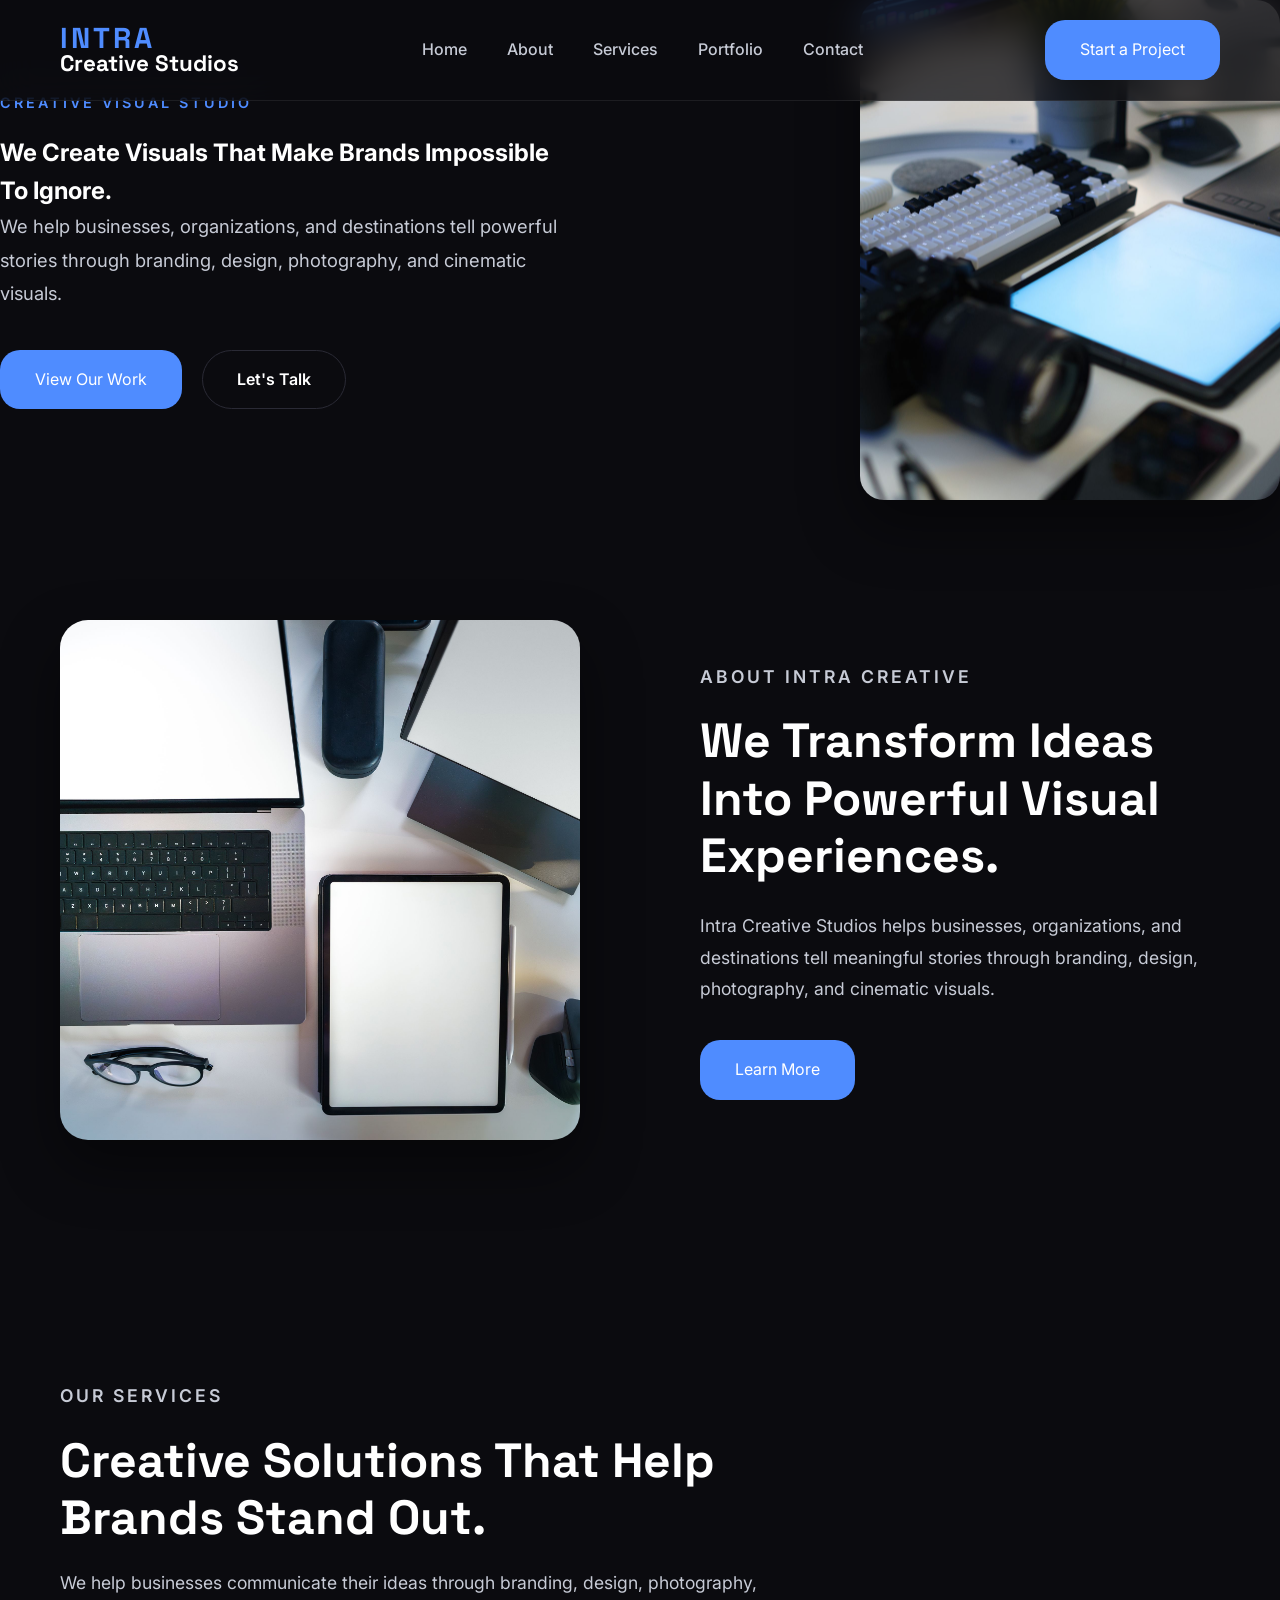
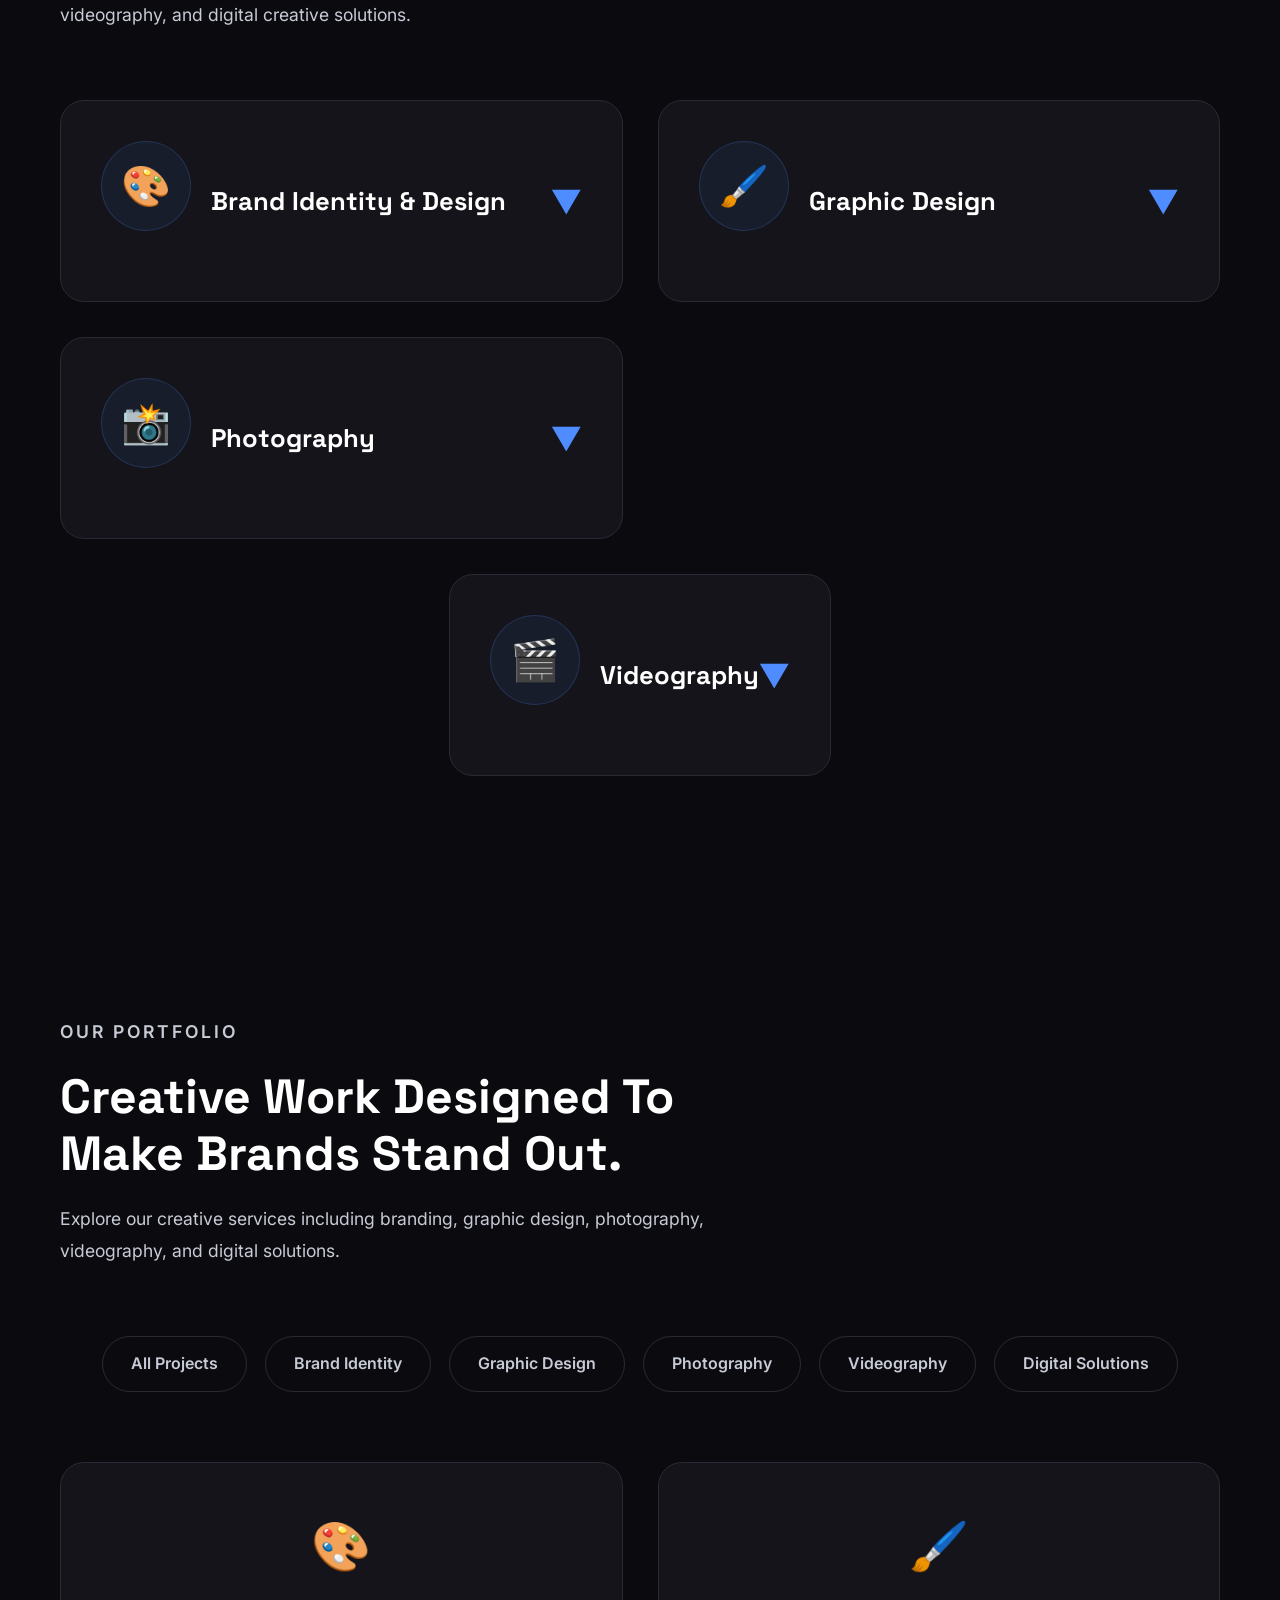
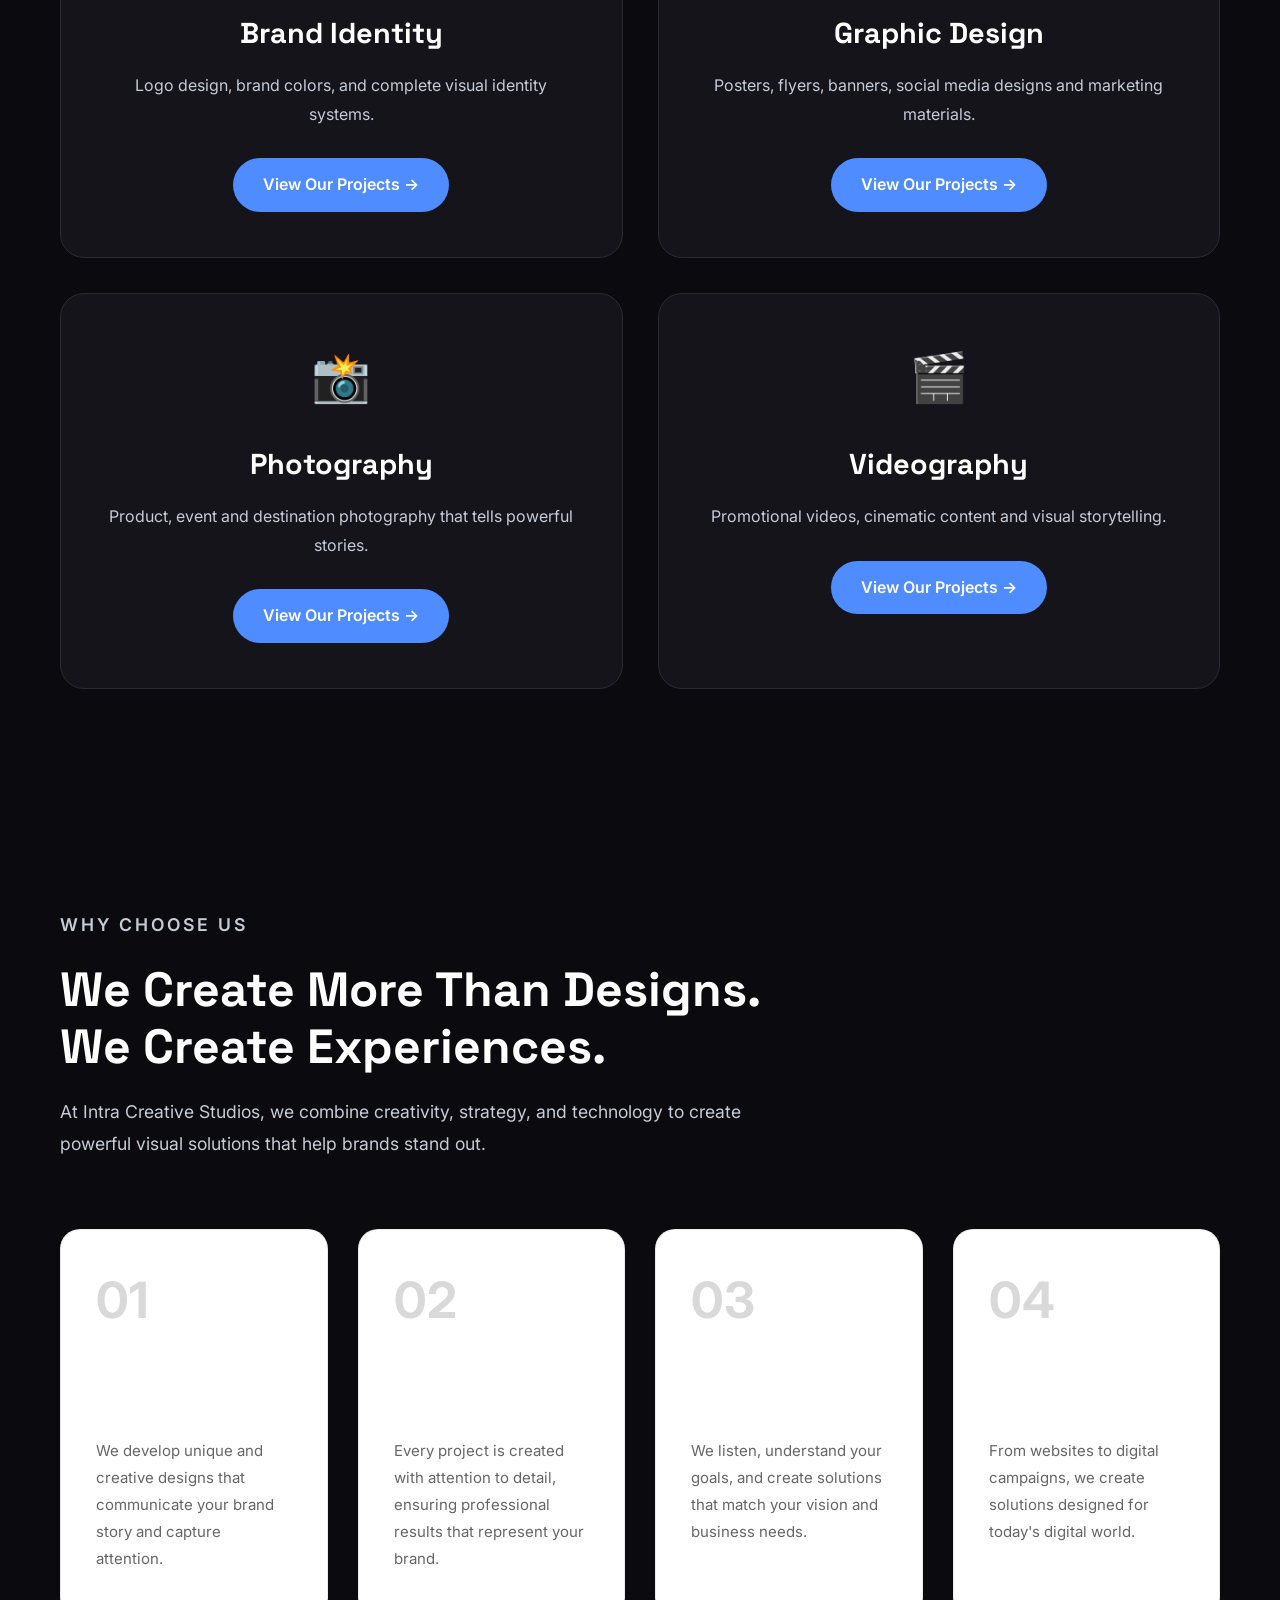
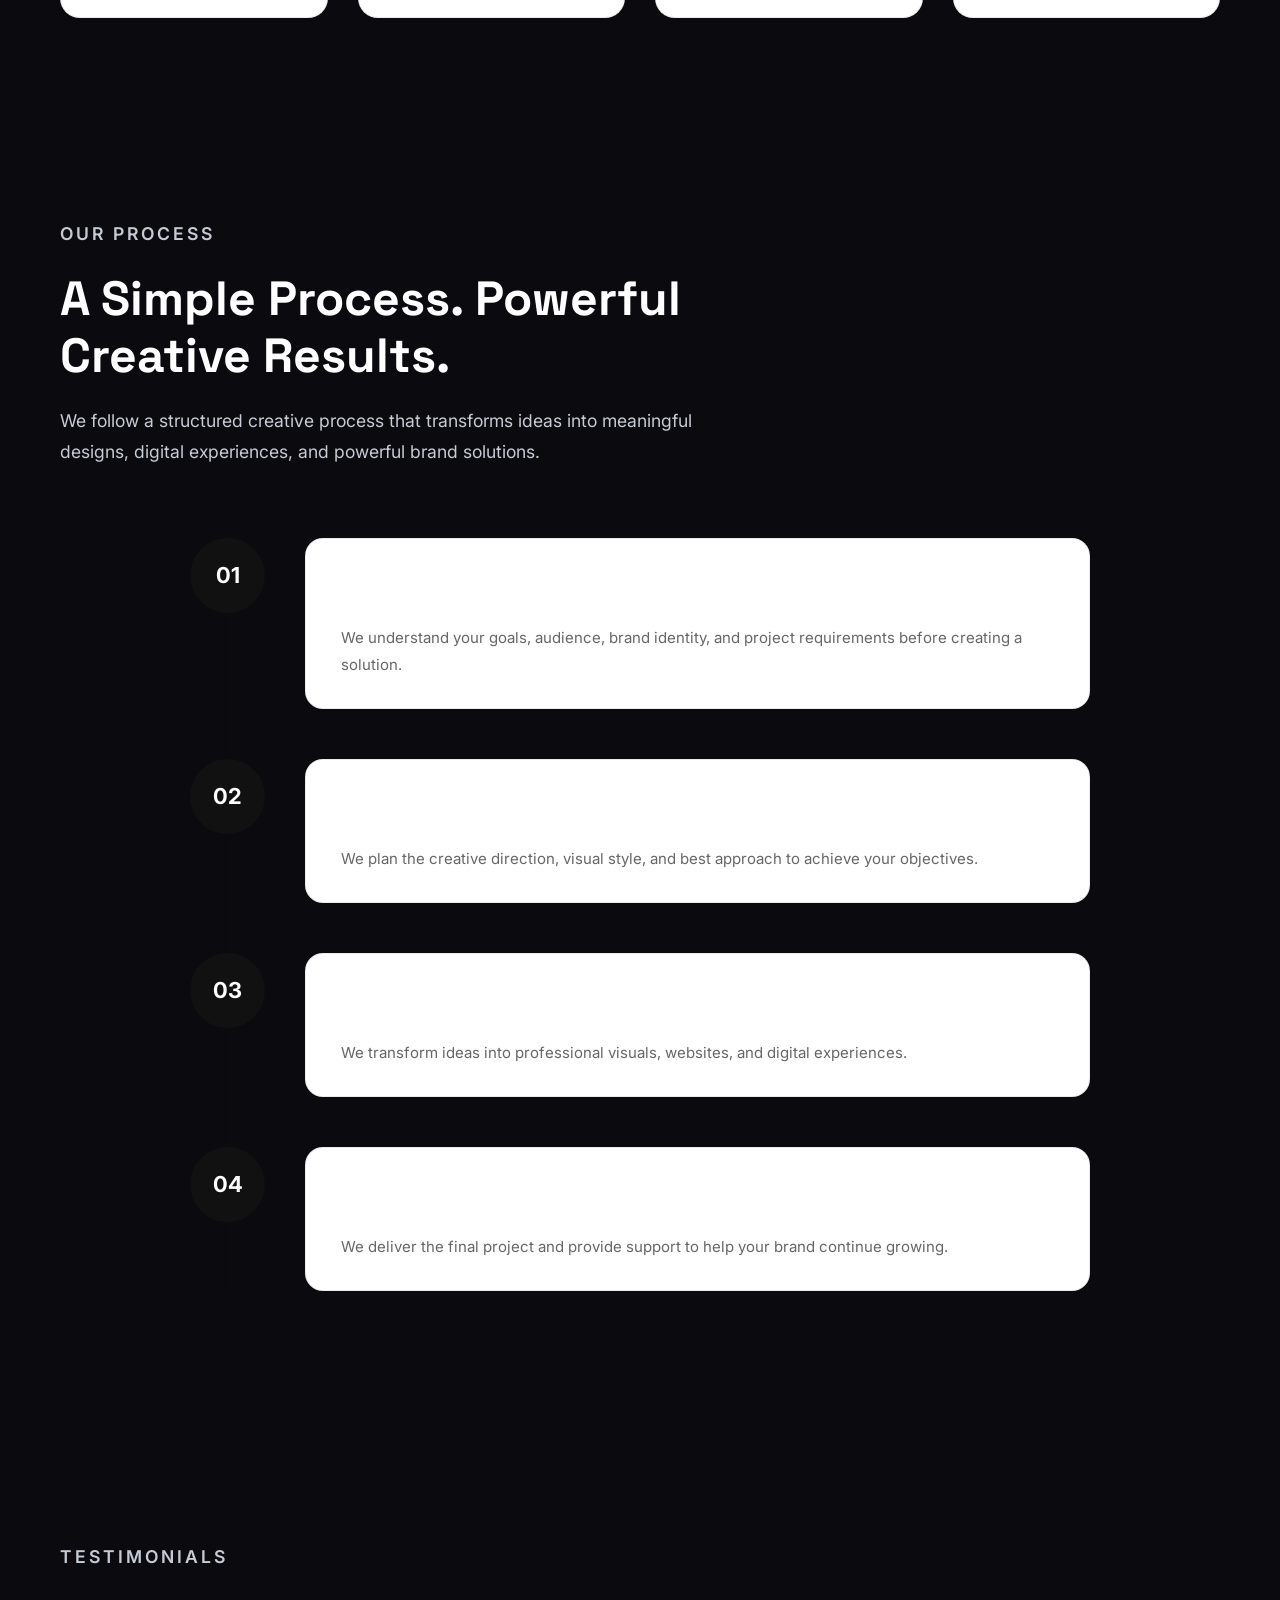
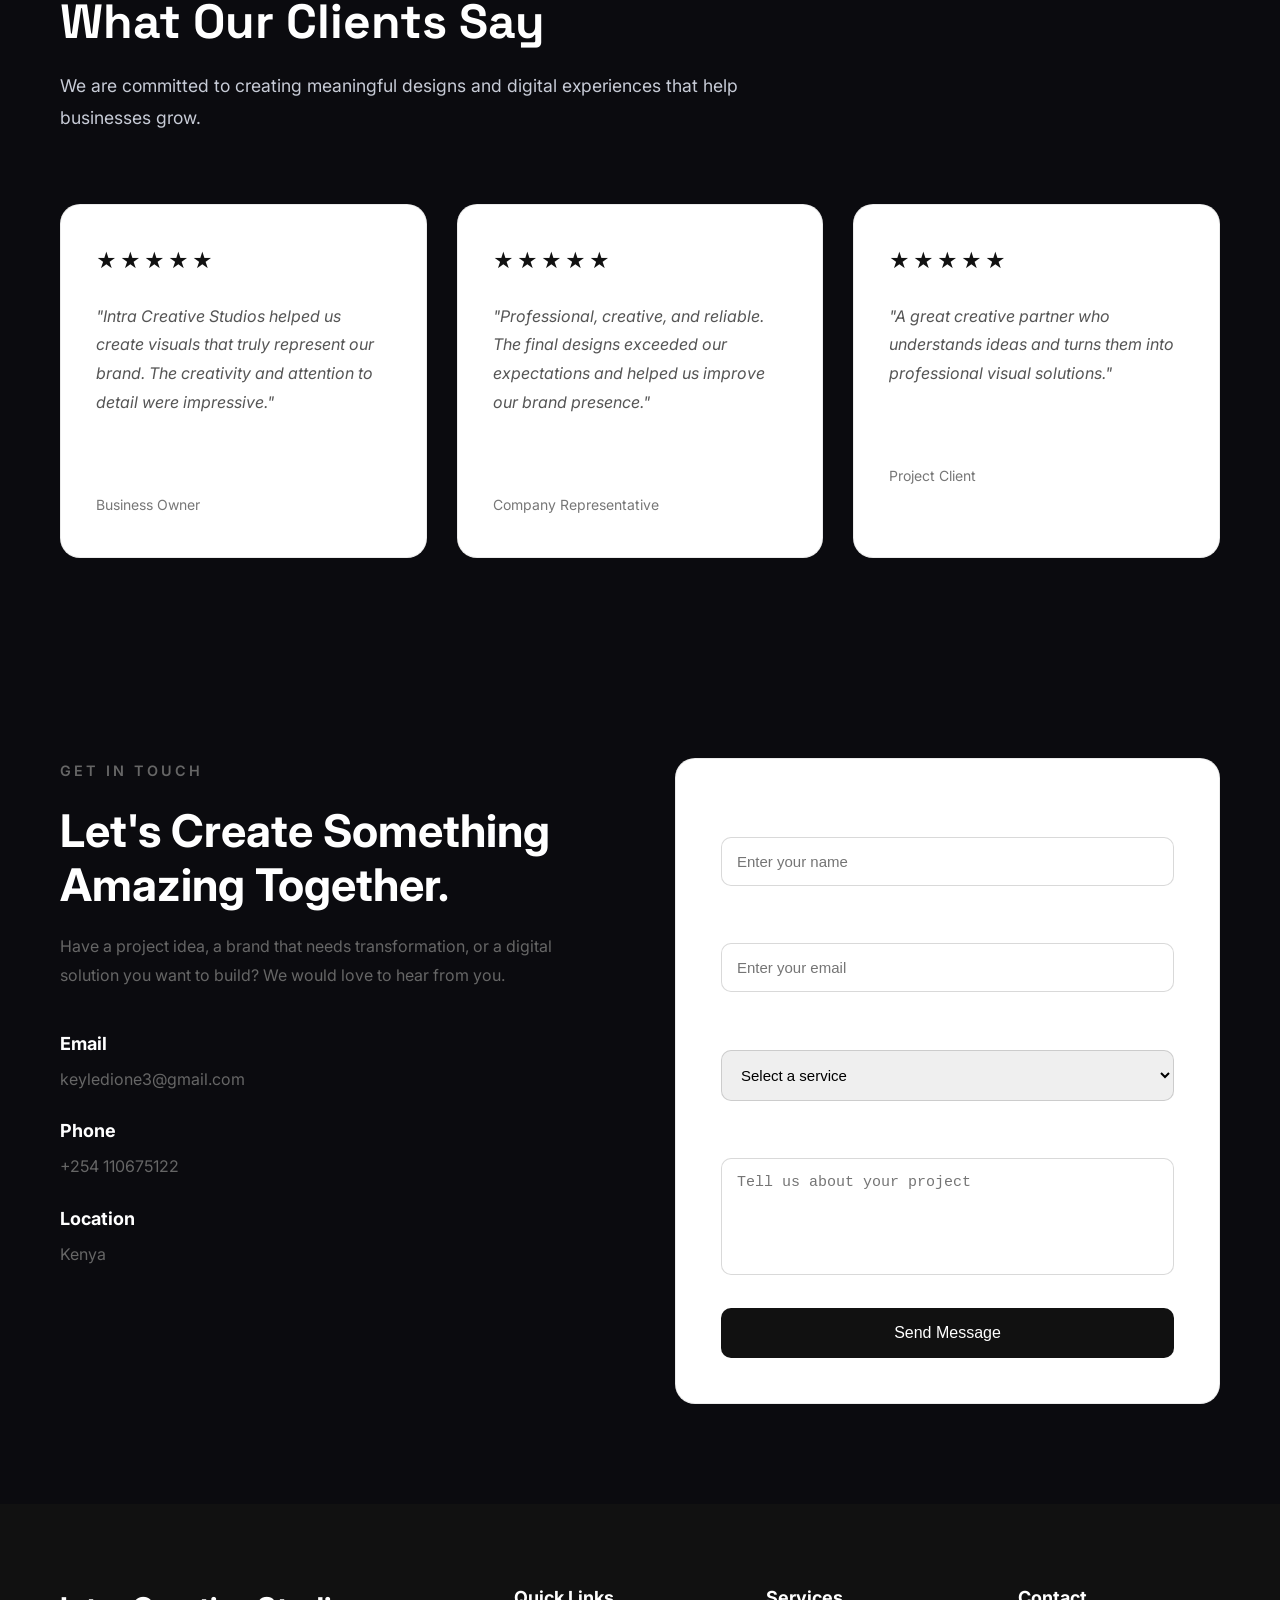
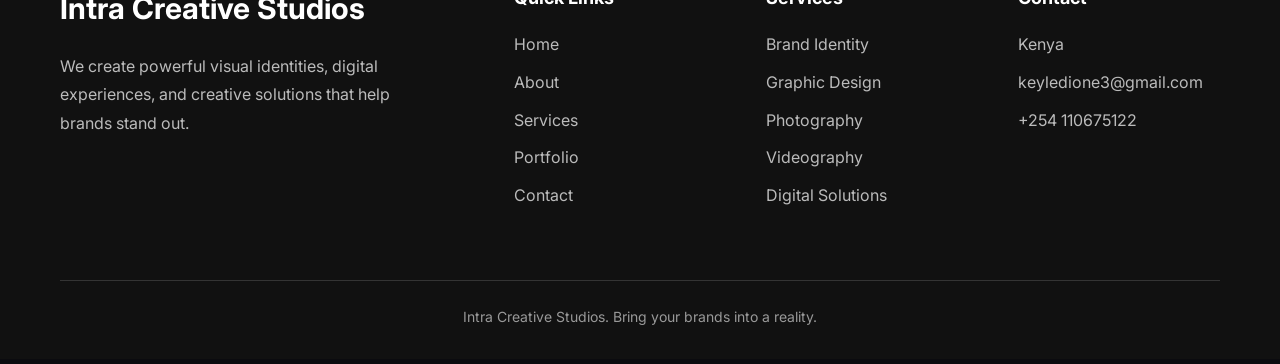
==== index.html @ ad5e7afa "fix success page redirect" ====
<!doctype html>
<html lang="en">
  <head>
    <!-- Character Encoding -->
    <meta charset="UTF-8" />

    <!-- Responsive Website -->
    <meta name="viewport" content="width=device-width, initial-scale=1.0" />

    <title>
      Intra Creative Studios | Branding, Graphic Design, Photography & Digital
      Solutions
    </title>

    <!-- Website Description -->
    <meta
      name="description"
      content="Intra Creative Studios is a creative agency specializing in brand identity, graphic design, photography, videography, and digital creative solutions that help businesses stand out."
    />

    <meta
      name="keywords"
      content="Intra Creative Studios, Graphic Design, Branding, Photography, Videography, Website Design, Creative Agency Kenya, Logo Design, Digital Marketing"
    />

    <meta name="author" content="Intra Creative Studios" />

    <meta name="robots" content="index, follow" />
    <!-- ==================================
     OPEN GRAPH SEO
================================== -->

    <meta property="og:type" content="website" />

    <meta
      property="og:title"
      content="Intra Creative Studios | Branding, Graphic Design, Photography & Digital Solutions"
    />

    <meta
      property="og:description"
      content="Creative branding, graphic design, photography, videography and digital solutions that help businesses stand out."
    />

    <meta property="og:image" content="assets/images/website-preview.jpg" />

    <meta property="og:url" content="https://yourwebsite.netlify.app" />

    <meta property="og:site_name" content="Intra Creative Studios" />

    <link rel="icon" href="assets/icons/favicon.ico" type="image/x-icon" />

    <!-- Browser Title -->
    <title>Intra Creative Studios | Visual Storytelling</title>

    <!-- Google Fonts -->
    <link rel="preconnect" href="https://fonts.googleapis.com" />

    <link rel="preconnect" href="https://fonts.gstatic.com" crossorigin />

    <link
      href="https://fonts.googleapis.com/css2?family=Inter:wght@300;400;500;600;700&family=Space+Grotesk:wght@400;500;700&display=swap"
      rel="stylesheet"
    />

    <!-- CSS Files -->
    <link rel="stylesheet" href="css/style.css" />
    <link rel="stylesheet" href="css/animations.css" />
    <link rel="stylesheet" href="css/responsive.css" />
  </head>

  <body>
    <!-- ==================================
     WEBSITE LOADER
================================== -->

    <div id="loader">
      <div class="loader-content">
        <h1 class="loader-title">INTRA</h1>

        <p class="loader-subtitle">Creative Studios</p>

        <div class="loader-spinner"></div>

        <p class="loader-loading-text">Loading...</p>
      </div>
    </div>
    <!-- Scroll Progress Bar -->

    <div class="scroll-progress"></div>
    <header>
      <nav>
        <div class="container">
          <div class="logo">
            <a href="index.html">
              <span>INTRA</span>
              Creative Studios
            </a>
          </div>

          <ul class="nav-links">
            <li><a href="#hero">Home</a></li>
            <li><a href="#about">About</a></li>
            <li><a href="#services">Services</a></li>
            <li><a href="#portfolio">Portfolio</a></li>
            <li><a href="#contact">Contact</a></li>
          </ul>
          <a href="#" class="btn-primary">Start a Project</a>
        </div>
      </nav>
    </header>

    <main>
      <section id="hero">
        <div class="hero-content">
          <div class="hero-text">
            <p class="hero-tag">CREATIVE VISUAL STUDIO</p>

            <h1>We Create Visuals That Make Brands Impossible To Ignore.</h1>

            <p class="hero-description">
              We help businesses, organizations, and destinations tell powerful
              stories through branding, design, photography, and cinematic
              visuals.
            </p>

            <div class="hero-buttons">
              <a href="#portfolio" class="btn-primary">View Our Work</a>

              <a href="#contact" class="btn-secondary">Let's Talk</a>
            </div>
          </div>

          <!-- IMAGE MOVED OUTSIDE hero-text -->
          <div class="hero-image">
            <div class="image-card">
              <img
                src="assets/images/hero-branding.jpg"
                alt="Brand identity mockup for IntraCreative Studios"
              />
            </div>
          </div>
        </div>
      </section>

      <section id="about" class="about">
        <div class="container">
          <div class="about-content">
            <div class="about-image">
              <img
                src="assets/images/about-image.jpg"
                alt="Creative studio workspace"
              />
            </div>

            <div class="about-text">
              <p class="section-tag">ABOUT INTRA CREATIVE</p>

              <h2>We Transform Ideas Into Powerful Visual Experiences.</h2>

              <p>
                Intra Creative Studios helps businesses, organizations, and
                destinations tell meaningful stories through branding, design,
                photography, and cinematic visuals.
              </p>

              <a href="#" class="btn-primary"> Learn More </a>
            </div>
          </div>
        </div>
      </section>

      <section id="services" class="services">
        <div class="container">
          <div class="section-header">
            <p class="section-tag">OUR SERVICES</p>

            <h2>Creative Solutions That Help Brands Stand Out.</h2>

            <p>
              We help businesses communicate their ideas through branding,
              design, photography, videography, and digital creative solutions.
            </p>
          </div>

          <div class="services-grid">
            <!-- Brand Identity -->
            <div class="service-card">
              <div class="service-header">
                <div class="service-icon">🎨</div>

                <h3>Brand Identity & Design</h3>

                <span class="service-toggle">▼</span>
              </div>

              <div class="service-details">
                <ul>
                  <li>Logo Design</li>
                  <li>Brand Colors</li>
                  <li>Brand Guidelines</li>
                </ul>
              </div>
            </div>

            <!-- Graphic Design -->
            <div class="service-card">
              <div class="service-header">
                <div class="service-icon">🖌️</div>

                <h3>Graphic Design</h3>

                <span class="service-toggle">▼</span>
              </div>

              <div class="service-details">
                <ul>
                  <li>Posters</li>
                  <li>Flyers</li>
                  <li>Billboards</li>
                  <li>Roll-up Banners</li>
                  <li>Social Media Posts</li>
                  <li>Instagram Carousels</li>
                  <li>Event Banners</li>
                  <li>Brochures</li>
                  <li>Menus</li>
                </ul>
              </div>
            </div>

            <!-- Photography -->
            <div class="service-card">
              <div class="service-header">
                <div class="service-icon">📸</div>

                <h3>Photography</h3>

                <span class="service-toggle">▼</span>
              </div>

              <div class="service-details">
                <ul>
                  <li>Product Photography</li>
                  <li>Event Photography</li>
                  <li>Destination Photography</li>
                </ul>
              </div>
            </div>

            <!-- Videography -->
            <div class="service-card">
              <div class="service-header">
                <div class="service-icon">🎬</div>

                <h3>Videography</h3>

                <span class="service-toggle">▼</span>
              </div>

              <div class="service-details">
                <ul>
                  <li>Promotional Videos</li>
                  <li>Cinematic Content</li>
                  <li>Drone Visuals</li>
                </ul>
              </div>
            </div>
          </div>
        </div>
      </section>

      <section id="portfolio" class="portfolio">
        <div class="container">
          <div class="section-header">
            <p class="section-tag">OUR PORTFOLIO</p>

            <h2>Creative Work Designed To Make Brands Stand Out.</h2>

            <p>
              Explore our creative services including branding, graphic design,
              photography, videography, and digital solutions.
            </p>
          </div>
          <!-- Portfolio Navigation -->

          <div class="portfolio-navigation">
            <a href="index.html#portfolio"> All Projects </a>

            <a href="branding.html"> Brand Identity </a>

            <a href="graphic-design.html"> Graphic Design </a>

            <a href="photography.html"> Photography </a>

            <a href="videography.html"> Videography </a>

            <a href="digital.html"> Digital Solutions </a>
          </div>

          <div class="portfolio-categories">
            <!-- Brand Identity -->

            <div class="portfolio-category-card">
              <div class="category-icon">🎨</div>

              <h3>Brand Identity</h3>

              <p>
                Logo design, brand colors, and complete visual identity systems.
              </p>

              <a href="branding.html" class="portfolio-btn">
                View Our Projects →
              </a>
            </div>

            <!-- Graphic Design -->

            <div class="portfolio-category-card">
              <div class="category-icon">🖌️</div>

              <h3>Graphic Design</h3>

              <p>
                Posters, flyers, banners, social media designs and marketing
                materials.
              </p>

              <a href="graphic-design.html" class="portfolio-btn">
                View Our Projects →
              </a>
            </div>

            <!-- Photography -->

            <div class="portfolio-category-card">
              <div class="category-icon">📸</div>

              <h3>Photography</h3>

              <p>
                Product, event and destination photography that tells powerful
                stories.
              </p>

              <a href="photography.html" class="portfolio-btn">
                View Our Projects →
              </a>
            </div>

            <!-- Videography -->

            <div class="portfolio-category-card">
              <div class="category-icon">🎬</div>

              <h3>Videography</h3>

              <p>
                Promotional videos, cinematic content and visual storytelling.
              </p>

              <a href="videography.html" class="portfolio-btn">
                View Our Projects →
              </a>
            </div>
          </div>
        </div>
      </section>
      <!-- ==============================
     WHY CHOOSE US SECTION
================================ -->

      <section id="why-us" class="why-us-section">
        <div class="container">
          <!-- Section Heading -->

          <div class="section-header">
            <p class="section-tag">WHY CHOOSE US</p>

            <h2>We Create More Than Designs. We Create Experiences.</h2>

            <p>
              At Intra Creative Studios, we combine creativity, strategy, and
              technology to create powerful visual solutions that help brands
              stand out.
            </p>
          </div>

          <!-- Why Us Cards -->

          <div class="why-us-grid">
            <!-- Card 1 -->

            <div class="why-us-card reveal">
              <div class="why-us-number">01</div>

              <h3>Creative Excellence</h3>

              <p>
                We develop unique and creative designs that communicate your
                brand story and capture attention.
              </p>
            </div>

            <!-- Card 2 -->

            <div class="why-us-card reveal">
              <div class="why-us-number">02</div>

              <h3>Professional Quality</h3>

              <p>
                Every project is created with attention to detail, ensuring
                professional results that represent your brand.
              </p>
            </div>

            <!-- Card 3 -->

            <div class="why-us-card reveal">
              <div class="why-us-number">03</div>

              <h3>Client-Focused Approach</h3>

              <p>
                We listen, understand your goals, and create solutions that
                match your vision and business needs.
              </p>
            </div>

            <!-- Card 4 -->

            <div class="why-us-card reveal">
              <div class="why-us-number">04</div>

              <h3>Modern Digital Solutions</h3>

              <p>
                From websites to digital campaigns, we create solutions designed
                for today's digital world.
              </p>
            </div>
          </div>
        </div>
      </section>

      <section id="process">
        <!-- ==============================
     CREATIVE PROCESS SECTION
================================ -->

        <section id="process" class="process-section">
          <div class="container">
            <!-- Section Header -->

            <div class="section-header">
              <p class="section-tag">OUR PROCESS</p>

              <h2>A Simple Process. Powerful Creative Results.</h2>

              <p>
                We follow a structured creative process that transforms ideas
                into meaningful designs, digital experiences, and powerful brand
                solutions.
              </p>
            </div>

            <!-- Process Steps -->

            <div class="process-wrapper">
              <!-- Step 1 -->

              <div class="process-card reveal">
                <div class="process-number">01</div>

                <div class="process-content">
                  <h3>Discovery</h3>

                  <p>
                    We understand your goals, audience, brand identity, and
                    project requirements before creating a solution.
                  </p>
                </div>
              </div>

              <!-- Step 2 -->

              <div class="process-card reveal">
                <div class="process-number">02</div>

                <div class="process-content">
                  <h3>Strategy</h3>

                  <p>
                    We plan the creative direction, visual style, and best
                    approach to achieve your objectives.
                  </p>
                </div>
              </div>

              <!-- Step 3 -->

              <div class="process-card reveal">
                <div class="process-number">03</div>

                <div class="process-content">
                  <h3>Design & Creation</h3>

                  <p>
                    We transform ideas into professional visuals, websites, and
                    digital experiences.
                  </p>
                </div>
              </div>

              <!-- Step 4 -->

              <div class="process-card reveal">
                <div class="process-number">04</div>

                <div class="process-content">
                  <h3>Delivery & Support</h3>

                  <p>
                    We deliver the final project and provide support to help
                    your brand continue growing.
                  </p>
                </div>
              </div>
            </div>
          </div>
        </section>
      </section>

      <section id="testimonials">
        <!-- ==============================
     TESTIMONIALS SECTION
================================ -->

        <section id="testimonials" class="testimonials-section">
          <div class="container">
            <!-- Section Header -->

            <div class="section-header">
              <p class="section-tag">TESTIMONIALS</p>

              <h2>What Our Clients Say</h2>

              <p>
                We are committed to creating meaningful designs and digital
                experiences that help businesses grow.
              </p>
            </div>

            <!-- Testimonials Grid -->

            <div class="testimonials-grid">
              <!-- Testimonial 1 -->

              <div class="testimonial-card reveal">
                <div class="testimonial-rating">★★★★★</div>

                <p class="testimonial-text">
                  "Intra Creative Studios helped us create visuals that truly
                  represent our brand. The creativity and attention to detail
                  were impressive."
                </p>

                <div class="client-info">
                  <h3>Client Name</h3>

                  <span> Business Owner </span>
                </div>
              </div>

              <!-- Testimonial 2 -->

              <div class="testimonial-card reveal">
                <div class="testimonial-rating">★★★★★</div>

                <p class="testimonial-text">
                  "Professional, creative, and reliable. The final designs
                  exceeded our expectations and helped us improve our brand
                  presence."
                </p>

                <div class="client-info">
                  <h3>Client Name</h3>

                  <span> Company Representative </span>
                </div>
              </div>

              <!-- Testimonial 3 -->

              <div class="testimonial-card reveal">
                <div class="testimonial-rating">★★★★★</div>

                <p class="testimonial-text">
                  "A great creative partner who understands ideas and turns them
                  into professional visual solutions."
                </p>

                <div class="client-info">
                  <h3>Client Name</h3>

                  <span> Project Client </span>
                </div>
              </div>
            </div>
          </div>
        </section>
      </section>

      <section id="contact">
        <!-- ==============================
     CONTACT SECTION
================================ -->

        <section id="contact" class="contact-section">
          <div class="container">
            <div class="contact-wrapper">
              <!-- Contact Information -->

              <div class="contact-info">
                <p class="section-tag">GET IN TOUCH</p>

                <h2>Let's Create Something Amazing Together.</h2>

                <p>
                  Have a project idea, a brand that needs transformation, or a
                  digital solution you want to build? We would love to hear from
                  you.
                </p>

                <div class="contact-details">
                  <div class="contact-item">
                    <h3>Email</h3>

                    <p>keyledione3@gmail.com</p>
                  </div>

                  <div class="contact-item">
                    <h3>Phone</h3>

                    <p>+254 110675122</p>
                  </div>

                  <div class="contact-item">
                    <h3>Location</h3>

                    <p>Kenya</p>
                  </div>
                </div>
              </div>

              <!-- Contact Form -->

              <div class="contact-form-wrapper">
                <form
                  id="contact-form"
                  class="contact-form"
                  name="contact"
                  method="POST"
                  action="/success.html"
                  data-netlify="true"
                  netlify-honeypot="bot-field"
                >
                  <input type="hidden" name="form-name" value="contact" />

                  <p hidden>
                    <label>
                      Don't fill this out:
                      <input name="bot-field" />
                    </label>
                  </p>
                  <div class="form-group">
                    <label> Your Name </label>

                    <input
                      type="text"
                      name="name"
                      placeholder="Enter your name"
                      required
                    />
                  </div>

                  <div class="form-group">
                    <label> Email Address </label>

                    <input
                      type="email"
                      name="email"
                      placeholder="Enter your email"
                      required
                    />
                  </div>

                  <div class="form-group">
                    <label> Service Needed </label>

                    <select name="service" required>
                      <option value="">Select a service</option>

                      <option value="Brand Identity">Brand Identity</option>

                      <option value="Graphic Design">Graphic Design</option>

                      <option value="Photography">Photography</option>

                      <option value="Videography">Videography</option>

                      <option value="Digital Creative Solutions">
                        Digital Creative Solutions
                      </option>
                    </select>
                  </div>

                  <div class="form-group">
                    <label> Message </label>

                    <textarea
                      name="message"
                      rows="5"
                      placeholder="Tell us about your project"
                      required
                    ></textarea>
                  </div>

                  <button id="submit-button" type="submit">Send Message</button>
                </form>
              </div>
            </div>
          </div>
        </section>
      </section>
    </main>
    <!-- ==================================
     IMAGE LIGHTBOX
================================== -->

    <div id="lightbox">
      <span id="lightbox-close">&times;</span>

      <img id="lightbox-image" src="" alt="Portfolio Image" />
    </div>

    <footer>
      <!-- ==============================
     FOOTER SECTION
================================ -->

      <footer class="footer">
        <div class="container">
          <div class="footer-grid">
            <!-- Brand -->

            <div class="footer-brand">
              <h2>Intra Creative Studios</h2>

              <p>
                We create powerful visual identities, digital experiences, and
                creative solutions that help brands stand out.
              </p>
            </div>

            <!-- Quick Links -->

            <div class="footer-links">
              <h3>Quick Links</h3>

              <ul>
                <li>
                  <a href="index.html"> Home </a>
                </li>

                <li>
                  <a href="#about"> About </a>
                </li>

                <li>
                  <a href="#services"> Services </a>
                </li>

                <li>
                  <a href="#portfolio"> Portfolio </a>
                </li>

                <li>
                  <a href="#contact"> Contact </a>
                </li>
              </ul>
            </div>

            <!-- Services -->

            <div class="footer-links">
              <h3>Services</h3>

              <ul>
                <li>Brand Identity</li>

                <li>Graphic Design</li>

                <li>Photography</li>

                <li>Videography</li>

                <li>Digital Solutions</li>
              </ul>
            </div>

            <!-- Contact -->

            <div class="footer-contact">
              <h3>Contact</h3>

              <p>Kenya</p>

              <p>keyledione3@gmail.com</p>

              <p>+254 110675122</p>
            </div>
          </div>

          <!-- Bottom Footer -->

          <div class="footer-bottom">
            <p>Intra Creative Studios. Bring your brands into a reality.</p>
          </div>
        </div>
      </footer>
    </footer>

    <script src="js/script.js"></script>
  </body>
</html>
---- css/style.css ----
/*=====================================================
            1. CSS RESET
=====================================================*/
html {
  scroll-behavior: smooth;
}
* {
  margin: 0;
  padding: 0;
  box-sizing: border-box;
}

html {
  scroll-behavior: smooth;
}

body {
  min-height: 100vh;
}

/*=====================================================
            2. CSS VARIABLES
=====================================================*/
:root {
  /* Brand Colors */
  --primary-color: #4f8cff;
  --primary-hover: #72a7ff;

  /* Background Colors */
  --background-color: #0b0b0f;
  --surface-color: #14141a;

  /* Text Colors */
  --text-color: #ffffff;
  --text-muted: #c7cbd6;

  /* Borders */
  --border-color: #2a2a35;

  /* Container */
  --container-width: 1200px;

  /* Typography */
  --heading-font: "Space Grotesk", sans-serif;
  --body-font: "Inter", sans-serif;

  /* Transition */
  --transition: all 0.3s ease;

  /* Border Radius */
  --radius: 12px;
}
/*=====================================================
            3. GLOBAL STYLES
=====================================================*/
body {
  background-color: var(--background-color);
  color: var(--text-color);
  font-family: var(--body-font);
  line-height: 1.6;
  overflow-x: hidden;
}

a {
  text-decoration: none;
  color: inherit;
}

ul {
  list-style: none;
}

img {
  display: block;
  max-width: 100%;
}
/*=====================================================
            4. TYPOGRAPHY
=====================================================*/

/*=====================================================
            5. REUSABLE COMPONENTS
=====================================================*/
.container {
  width: 100%;
  max-width: var(--container-width);
  margin: 0 auto;
  padding: 0 20px;
}
/*=====================================================
            6. HEADER
=====================================================*/
header {
  position: fixed;
  top: 0;
  left: 0;
  width: 100%;
  z-index: 1000;
}

nav {
  padding: 20px 0;
  background: rgba(11, 11, 15, 0.75);
  backdrop-filter: blur(18px);
  -webkit-backdrop-filter: blur(18px);
  border-bottom: 1px solid rgba(255, 255, 255, 0.08);
}

nav .container {
  display: flex;
  justify-content: space-between;
  align-items: center;
}

.logo a {
  display: flex;
  flex-direction: column;
  color: var(--text-color);
  font-family: var(--heading-font);
  font-weight: 700;
  font-size: 1.4rem;
  line-height: 1;
  transition: var(--transition);
}

.logo span {
  color: var(--primary-color);
  font-size: 1.8rem;
  letter-spacing: 3px;
}

.logo a:hover {
  transform: translateY(-2px);
}

.nav-links {
  display: flex;
  align-items: center;
  gap: 40px;
}

.nav-links a {
  position: relative;
  font-size: 1rem;
  font-weight: 500;
  color: var(--text-muted);
  transition: var(--transition);
}

.nav-links a:hover {
  color: var(--text-color);
}

.nav-links a::after {
  content: "";
  position: absolute;
  left: 0;
  bottom: -6px;
  width: 0;
  height: 2px;
  background: var(--primary-color);
  transition: var(--transition);
}

.nav-links a:hover::after {
  width: 100%;
}

.btn-primary {
  display: inline-flex;
  align-items: center;
  justify-content: center;

  padding: 16px 34px;

  background: var(--primary-color);
  color: #fff;

  border-radius: 20px;

  font-weight: 6000;
  font-size: 1rem;

  transition: var(--transition);

  cursor: pointer;
  border: 1px solid transparent;
}

.btn-primary:hover {
  background: var(--primary-hover);
  transform: translateY(-5px);
  box-shadow: 0 15px 35px rgba(79, 140, 255, 0.35);
}

.btn-secondary {
  display: inline-flex;
  align-items: center;
  justify-content: center;

  padding: 16px 34px;

  border: 1px solid var(--border-color);

  color: var(--text-color);

  border-radius: 50px;

  font-weight: 600;
  font-size: 1rem;

  transition: var(--transition);
}

.btn-secondary:hover {
  background: var(--surface-color);
  border-color: var(--primary-color);
}

/*=====================================================
            7. HERO
=====================================================*/
.hero {
  min-height: 100vh;
  display: flex;
  align-items: center;

  padding-top: 220px;

  position: relative;
  overflow: hidden;
}

.hero::before {
  content: "";

  position: absolute;

  width: 500px;
  height: 500px;

  background: rgba(79, 140, 255, 0.15);

  filter: blur(120px);

  top: 10%;
  right: 5%;

  border-radius: 50%;

  z-index: -1;
}

.hero-tag {
  color: var(--primary-color);
  font-size: 0.9rem;
  font-weight: 600;
  letter-spacing: 3px;
  text-transform: uppercase;
  margin-bottom: 20px;
}

.hero h1 {
  font-family: var(--heading-font);
  font-size: 4.5rem;
  font-weight: 700;
  line-height: 1.1;
  max-width: 700px;
  margin-bottom: 30px;
}

.hero-description {
  max-width: 620px;
  font-size: 1.15rem;
  color: var(--text-muted);
  line-height: 1.8;
  margin-bottom: 40px;
}

.hero-buttons {
  display: flex;
  gap: 20px;
  align-items: center;
}

.hero-text {
  flex: 1;
  max-width: 560px;
}

.hero-content {
  display: flex;
  justify-content: space-between;
  align-items: center;
  gap: 120px;
}

.hero-image {
  flex: 1;
  display: flex;
  justify-content: flex-end;
  align-items: center;
}

.image-card {
  width: 420px;
  height: 500px;

  border-radius: 24px;

  overflow: hidden;

  box-shadow: 0 25px 60px rgba(0, 0, 0, 0.45);

  transition: var(--transition);

  animation: floatImage 5s ease-in-out infinite;
}

.image-card img {
  width: 100%;
  height: 100%;
  object-fit: cover;
  display: block;
}

.image-card:hover {
  transform: translateY(-18px) scale(1.02);
}
/*=====================================================
            8. ABOUT
=====================================================*/
.about {
  padding: 120px 0;
}

.about-content {
  display: flex;

  align-items: center;

  justify-content: space-between;

  gap: 100px;
}

.about-image {
  flex: 1;
  display: flex;
  justify-content: flex-start;
}

.about-image img {
  width: 100%;
  max-width: 520px;

  height: 520px;

  object-fit: cover;

  border-radius: 28px;

  box-shadow: 0 25px 60px rgba(0, 0, 0, 0.45);

  transition: var(--transition);
}

.about-image img:hover {
  transform: translateY(-10px);
}

.about-text {
  flex: 1;
  max-width: 520px;
}

.section-tag {
  color: var(--primary-color);
  font-size: 0.9rem;
  font-weight: 600;
  letter-spacing: 3px;
  text-transform: uppercase;
  margin-bottom: 20px;
}

.about-text h2 {
  font-family: var(--heading-font);

  font-size: 3rem;

  font-weight: 700;

  line-height: 1.2;

  margin-bottom: 25px;
}

.about-text p {
  color: var(--text-muted);

  font-size: 1.1rem;

  line-height: 1.8;

  margin-bottom: 35px;
}

.about-text .section-tag {
  margin-bottom: 20px;
}

.about-text h2 {
  max-width: 500px;
}
/*=====================================================
            9. SERVICES
=====================================================*/
.services {
  padding: 120px 0;
}

.section-header {
  max-width: 700px;
  margin-bottom: 70px;
}

.section-header h2 {
  font-family: var(--heading-font);
  font-size: 3rem;
  line-height: 1.2;
  margin-bottom: 20px;
}

.section-header p {
  color: var(--text-muted);
  font-size: 1.1rem;
  line-height: 1.8;
}

.services-grid {
  display: grid;

  grid-template-columns: repeat(2, 1fr);

  gap: 35px;
}

.service-card {
  background: var(--surface-color);

  border: 1px solid var(--border-color);

  padding: 40px;

  border-radius: 24px;

  transition: var(--transition);
}

.service-header {
  display: flex;
  align-items: center;
  justify-content: space-between;
  cursor: pointer;
}

.service-header h3 {
  flex: 1;
  margin-left: 20px;
  margin-bottom: 0;
  font-family: var(--heading-font);
  font-size: 1.6rem;
}

.service-toggle {
  font-size: 2rem;
  font-weight: 300;
  color: var(--primary-color);
  transition: var(--transition);
}

.service-details {
  max-height: 0;
  overflow: hidden;

  opacity: 0;

  margin-top: 0;

  transition:
    max-height 0.45s ease,
    opacity 0.35s ease,
    margin-top 0.35s ease;
}

.service-details ul {
  display: flex;
  flex-direction: column;
  gap: 12px;
}

.service-details li {
  color: var(--text-muted);
  padding-left: 20px;
  position: relative;
}

.service-details li::before {
  content: "✓";
  position: absolute;
  left: 0;
  color: var(--primary-color);
}

.service-card:hover {
  transform: translateY(-10px);

  border-color: var(--primary-color);

  box-shadow: 0 20px 40px rgba(79, 140, 255, 0.15);
}

.service-icon {
  font-size: 2.5rem;

  margin-bottom: 25px;
}

.service-card:last-child {
  grid-column: span 2;

  max-width: 50%;

  justify-self: center;
}

.service-card.active .service-details {
  max-height: 500px;
  opacity: 1;
  margin-top: 25px;
}

.service-card.active .service-toggle {
  transform: rotate(180deg);
}

/*=====================================================
           10. PORTFOLIO
=====================================================*/

.portfolio {
  padding: 120px 0;
}

/* Portfolio Navigation */

.portfolio-navigation {
  display: flex;

  justify-content: center;

  align-items: center;

  flex-wrap: wrap;

  gap: 18px;

  margin-top: 50px;

  margin-bottom: 70px;
}

.portfolio-navigation a {
  text-decoration: none;

  color: var(--text-muted);

  border: 1px solid var(--border-color);

  padding: 14px 28px;

  border-radius: 50px;

  font-weight: 600;

  transition: var(--transition);
}

.portfolio-navigation a:hover {
  color: white;

  background: var(--primary-color);

  border-color: var(--primary-color);

  transform: translateY(-3px);
}

/* Portfolio Category Layout */

.portfolio-categories {
  display: grid;

  grid-template-columns: repeat(2, 1fr);

  gap: 35px;
}

/* Category Cards */

.portfolio-category-card {
  background: var(--surface-color);

  border: 1px solid var(--border-color);

  padding: 45px;

  border-radius: 24px;

  transition: var(--transition);

  text-align: center;
}

.portfolio-category-card:hover {
  transform: translateY(-10px);

  border-color: var(--primary-color);

  box-shadow: 0 20px 40px rgba(79, 140, 255, 0.15);
}

/* Icons */

.category-icon {
  font-size: 3rem;

  margin-bottom: 25px;
}

/* Titles */

.portfolio-category-card h3 {
  font-family: var(--heading-font);

  font-size: 1.8rem;

  margin-bottom: 15px;
}

/* Description */

.portfolio-category-card p {
  color: var(--text-muted);

  line-height: 1.8;

  margin-bottom: 30px;
}

/* Button */

.portfolio-btn {
  display: inline-block;

  text-decoration: none;

  color: white;

  background: var(--primary-color);

  padding: 14px 30px;

  border-radius: 50px;

  font-weight: 600;

  transition: var(--transition);
}

.portfolio-btn:hover {
  transform: translateY(-3px);

  box-shadow: 0 12px 25px rgba(79, 140, 255, 0.25);
}

/*=====================================================
        PORTFOLIO INNER PAGES
=====================================================*/

/* Hero Section */

.portfolio-page-hero {
  padding: 140px 0 80px;

  text-align: center;
}

.portfolio-page-hero h1 {
  font-family: var(--heading-font);

  font-size: 3.5rem;

  line-height: 1.2;

  margin: 20px 0;
}

.portfolio-page-hero p:last-child {
  max-width: 750px;

  margin: auto;

  color: var(--text-muted);

  font-size: 1.1rem;

  line-height: 1.8;
}

/* Service Cards Section */

.portfolio-services {
  padding: 80px 0 120px;
}

.portfolio-service-grid {
  display: grid;

  grid-template-columns: repeat(2, 1fr);

  gap: 35px;

  max-width: 900px;

  margin: 0 auto;
}

/* Graphic Design Page Grid */

.portfolio-service-grid.graphic-grid {
  grid-template-columns: repeat(3, 1fr);

  max-width: 1200px;
}

.portfolio-service-card {
  background: var(--surface-color);

  border: 1px solid var(--border-color);

  padding: 40px;

  border-radius: 24px;

  text-align: center;

  transition: var(--transition);
}

.portfolio-service-card:hover {
  transform: translateY(-10px);

  border-color: var(--primary-color);

  box-shadow: 0 20px 40px rgba(79, 140, 255, 0.15);
}

.portfolio-service-card.active {
  border-color: var(--primary-color);

  background: rgba(79, 140, 255, 0.08);

  box-shadow: 0 18px 45px rgba(79, 140, 255, 0.18);
}

.portfolio-service-card.active .category-icon {
  transform: scale(1.15);
}

.portfolio-service-card.active h3 {
  color: var(--primary-color);
}

.portfolio-service-card p {
  color: var(--text-muted);

  line-height: 1.8;

  margin-bottom: 25px;
}

/* Gallery Section */

.portfolio-gallery {
  padding: 100px 0;
}

.gallery-grid {
  display: grid;

  grid-template-columns: repeat(3, 1fr);

  gap: 30px;
}

.gallery-grid img {
  width: 100%;

  height: 320px;

  object-fit: cover;

  border-radius: 20px;

  transition: var(--transition);
}

.gallery-grid img:hover {
  transform: scale(1.05);
}

/* Gallery Hover Effects */

.video-card {
  display: block;

  position: relative;

  overflow: hidden;

  border-radius: 24px;

  text-decoration: none;

  color: inherit;

  transform-style: preserve-3d;

  transition:
    transform 0.45s ease,
    box-shadow 0.45s ease;

  box-shadow: 0 12px 35px rgba(0, 0, 0, 0.15);
}

.video-card img {
  transition:
    transform 0.8s ease,
    filter 0.6s ease;
}

.video-card:hover img {
  transform: scale(1.15);

  filter: brightness(0.65) contrast(1.08) saturate(1.1);
}

.video-card:hover {
  transform: translateY(-8px);

  box-shadow: 0 35px 80px rgba(0, 0, 0, 0.3);
}

.gallery-item img {
  transition: var(--transition);
}

.gallery-item:hover img {
  transform: scale(1.08);
}

.gallery-overlay {
  position: absolute;

  bottom: 0;

  left: 0;

  width: 100%;

  padding: 25px;

  background: linear-gradient(transparent, rgba(0, 0, 0, 0.8));

  color: white;

  opacity: 0;

  transition: var(--transition);
  pointer-events: none;
}

.gallery-item:hover .gallery-overlay {
  opacity: 1;
}

.gallery-overlay span {
  display: inline-block;

  padding: 7px 15px;

  border-radius: 40px;

  background: rgba(79, 140, 255, 0.15);

  border: 1px solid rgba(79, 140, 255, 0.35);

  color: var(--primary-color);

  font-size: 0.75rem;

  font-weight: 600;

  letter-spacing: 1px;

  text-transform: uppercase;
}

.gallery-overlay h3 {
  margin-top: 14px;

  font-size: 1.35rem;

  font-weight: 700;

  line-height: 1.4;

  color: #fff;
}

/* Portfolio Gallery Toggle */

.portfolio-gallery {
  opacity: 0;

  visibility: hidden;

  max-height: 0;

  overflow: hidden;

  transform: translateY(30px);

  transition:
    opacity 0.45s ease,
    transform 0.45s ease,
    max-height 0.6s ease,
    visibility 0.45s;
}

.portfolio-gallery.active-gallery {
  opacity: 1;

  visibility: visible;

  max-height: 5000px;

  transform: translateY(0);
}

.portfolio-gallery.active-gallery {
  display: block;

  animation: fadeIn 0.5s ease;
}

/*=====================================================
        SERVICE ICON
=====================================================*/

.service-icon {
  width: 90px;

  height: 90px;

  margin: 0 auto 30px;

  border-radius: 50%;

  display: flex;

  align-items: center;

  justify-content: center;

  background: rgba(79, 140, 255, 0.08);

  border: 1px solid rgba(79, 140, 255, 0.2);

  transition: var(--transition);
}

.service-icon i {
  font-size: 2rem;

  color: var(--primary-color);

  transition: var(--transition);
}

/*=====================================================
        VIDEO GALLERY
=====================================================*/

.video-card {
  display: block;

  position: relative;

  overflow: hidden;

  border-radius: 20px;

  text-decoration: none;

  color: inherit;
}

.video-overlay {
  position: absolute;

  inset: 0;

  display: flex;

  flex-direction: column;

  justify-content: center;

  align-items: center;

  background: linear-gradient(
    to bottom,

    rgba(5, 8, 15, 0.05),
    rgba(5, 8, 15, 0.65)
  );

  transition: 0.5s;
}

.video-card:hover .video-overlay {
  background: linear-gradient(
    to bottom,
    rgba(0, 0, 0, 0.25),
    rgba(0, 0, 0, 0.75)
  );
}

.play-button {
  width: 90px;

  height: 90px;

  border-radius: 50%;

  display: flex;

  justify-content: center;

  align-items: center;

  font-size: 2rem;

  color: #ffffff;

  background: rgba(255, 255, 255, 0.12);

  border: 2px solid rgba(255, 255, 255, 0.35);

  backdrop-filter: blur(12px);

  -webkit-backdrop-filter: blur(12px);

  box-shadow: 0 10px 30px rgba(0, 0, 0, 0.35);

  transition: all 0.4s ease;
  position: relative;
}

.video-card:hover .play-button {
  transform: scale(1.15);

  background: var(--primary-color);

  border-color: var(--primary-color);

  box-shadow: 0 15px 35px rgba(79, 140, 255, 0.45);
}

.video-duration {
  position: absolute;

  top: 20px;

  right: 20px;

  padding: 8px 14px;

  border-radius: 30px;

  background: rgba(0, 0, 0, 0.55);

  backdrop-filter: blur(10px);

  color: #fff;

  font-size: 0.8rem;

  font-weight: 600;

  letter-spacing: 0.5px;

  border: 1px solid rgba(255, 255, 255, 0.15);
}

.video-overlay .gallery-overlay {
  position: absolute;

  left: 0;

  bottom: 0;

  width: 100%;

  padding: 25px;

  opacity: 1;

  background: linear-gradient(transparent, rgba(0, 0, 0, 0.9));
  transform: translateY(20px);

  transition: all 0.45s ease;
}

.video-card:hover .gallery-overlay {
  transform: translateY(0);
}

.play-button::after {
  content: "";

  position: absolute;

  inset: -8px;

  border-radius: 50%;

  border: 2px solid rgba(255, 255, 255, 0.25);

  animation: ripple 2s infinite;
}

.video-card::before {
  content: "";

  position: absolute;

  top: -100%;

  left: -40%;

  width: 35%;

  height: 300%;

  background: rgba(255, 255, 255, 0.08);

  transform: rotate(25deg);

  transition: 0.8s;

  z-index: 5;
}

.video-card:hover::before {
  left: 140%;
}

/*=========================================
        WATCH PROJECT BUTTON
=========================================*/

.watch-btn {
  display: inline-flex;

  align-items: center;

  justify-content: center;

  margin-top: 18px;

  padding: 10px 18px;

  border-radius: 50px;

  border: 1px solid rgba(255, 255, 255, 0.25);

  background: rgba(255, 255, 255, 0.08);

  backdrop-filter: blur(8px);

  color: #fff;

  font-size: 0.9rem;

  font-weight: 500;

  transition: 0.35s ease;
}

.watch-btn:hover {
  background: var(--primary-color);

  border-color: var(--primary-color);

  transform: translateY(-2px);
}

/*=====================================================
        GALLERY HINT
=====================================================*/

.gallery-hint {
  margin-top: 22px;

  text-align: center;

  color: var(--text-muted);

  font-size: 0.95rem;

  letter-spacing: 0.6px;

  font-weight: 500;

  animation: floatHint 2.5s ease-in-out infinite;

  opacity: 0.85;
}

/* ==================================
   WHY CHOOSE US SECTION
================================== */

.why-us-section {
  padding: 100px 0;
}

/* WHY US GRID */

.why-us-grid {
  display: grid;

  grid-template-columns: repeat(4, 1fr);

  gap: 30px;

  margin-top: 60px;
}

/* ==================================
   WHY US CARDS
================================== */

.why-us-card {
  background: #ffffff;

  padding: 45px 35px;

  border-radius: 20px;

  text-align: left;

  border: 1px solid rgba(0, 0, 0, 0.08);

  position: relative;

  overflow: hidden;

  transition: all 0.4s ease;
}

/* CARD HOVER EFFECT */

.why-us-card:hover {
  transform: translateY(-8px);

  box-shadow: 0 25px 50px rgba(0, 0, 0, 0.12);
}

/* ==================================
   WHY US NUMBER STYLE
================================== */

.why-us-number {
  font-size: 50px;

  font-weight: 700;

  color: rgba(0, 0, 0, 0.15);

  margin-bottom: 20px;

  line-height: 1;
}

/* CARD TITLE */

.why-us-card h3 {
  font-size: 24px;

  margin-bottom: 15px;

  font-weight: 600;
}
/* CARD DESCRIPTION */

.why-us-card p {
  font-size: 15px;

  line-height: 1.8;

  color: #666;
}

/* ==================================
   CREATIVE PROCESS SECTION
================================== */

.process-section {
  padding: 100px 0;
}

/* PROCESS WRAPPER */

.process-wrapper {
  max-width: 900px;

  margin: 70px auto 0;

  position: relative;
}

/* VERTICAL LINE */

.process-wrapper::before {
  content: "";

  position: absolute;

  left: 35px;

  top: 0;

  width: 2px;

  height: 100%;

  background: rgba(0, 0, 0, 0.12);
}

/* PROCESS CARD */

.process-card {
  display: flex;

  gap: 40px;

  align-items: flex-start;

  margin-bottom: 50px;

  position: relative;
}

/* NUMBER */

.process-number {
  min-width: 75px;

  height: 75px;

  display: flex;

  align-items: center;

  justify-content: center;

  border-radius: 50%;

  background: #111;

  color: #fff;

  font-size: 22px;

  font-weight: 700;

  position: relative;

  z-index: 2;
}

/* CONTENT */

.process-content {
  background: #ffffff;

  padding: 30px 35px;

  border-radius: 18px;

  border: 1px solid rgba(0, 0, 0, 0.08);

  flex: 1;

  transition: all 0.4s ease;
}

/* HOVER */

.process-content:hover {
  transform: translateX(10px);

  box-shadow: 0 20px 40px rgba(0, 0, 0, 0.12);
}

/* TITLE */

.process-content h3 {
  font-size: 25px;

  margin-bottom: 15px;
}

/* DESCRIPTION */

.process-content p {
  color: #666;

  line-height: 1.8;

  font-size: 15px;
}

/* ==================================
   TESTIMONIALS SECTION
================================== */

.testimonials-section {
  padding: 100px 0;
}

/* TESTIMONIAL GRID */

.testimonials-grid {
  display: grid;

  grid-template-columns: repeat(3, 1fr);

  gap: 30px;

  margin-top: 60px;
}

/* TESTIMONIAL CARD */

.testimonial-card {
  background: #ffffff;

  padding: 40px 35px;

  border-radius: 20px;

  border: 1px solid rgba(0, 0, 0, 0.08);

  transition: all 0.4s ease;
}

/* CARD HOVER */

.testimonial-card:hover {
  transform: translateY(-10px);

  box-shadow: 0 25px 50px rgba(0, 0, 0, 0.12);
}

/* RATING */

.testimonial-rating {
  color: #111;

  font-size: 20px;

  letter-spacing: 3px;

  margin-bottom: 25px;
}

/* REVIEW TEXT */

.testimonial-text {
  font-size: 16px;

  line-height: 1.8;

  color: #555;

  margin-bottom: 35px;

  font-style: italic;
}

/* CLIENT INFORMATION */

.client-info h3 {
  font-size: 20px;

  margin-bottom: 8px;
}

.client-info span {
  color: #777;

  font-size: 14px;
}
/* ==================================
   CONTACT SECTION
================================== */

.contact-section {
  padding: 100px 0;
}

/* CONTACT WRAPPER */

.contact-wrapper {
  display: grid;

  grid-template-columns: 1fr 1fr;

  gap: 70px;

  align-items: start;
}

/* CONTACT INFORMATION */

.contact-info h2 {
  font-size: 45px;

  line-height: 1.2;

  margin: 20px 0;
}

.contact-info > p {
  color: #666;

  line-height: 1.8;

  max-width: 500px;
}

/* CONTACT DETAILS */

.contact-details {
  margin-top: 40px;
}

.contact-item {
  margin-bottom: 25px;
}

.contact-item h3 {
  font-size: 18px;

  margin-bottom: 8px;
}

.contact-item p {
  color: #666;
}

/* CONTACT FORM AREA */

.contact-form-wrapper {
  background: #ffffff;

  padding: 45px;

  border-radius: 20px;

  border: 1px solid rgba(0, 0, 0, 0.08);
}

/* FORM GROUP */

.form-group {
  margin-bottom: 25px;
}

.form-group label {
  display: block;

  margin-bottom: 10px;

  font-size: 14px;

  font-weight: 600;
}

/* INPUTS */

.form-group input,
.form-group select,
.form-group textarea {
  width: 100%;

  padding: 15px;

  border-radius: 10px;

  border: 1px solid rgba(0, 0, 0, 0.15);

  font-size: 15px;

  outline: none;

  transition: 0.3s ease;
}

.form-group input:focus,
.form-group select:focus,
.form-group textarea:focus {
  border-color: #111;
}

/* TEXTAREA */

.form-group textarea {
  resize: none;
}

/* BUTTON */

.contact-form button {
  width: 100%;

  padding: 16px;

  border: none;

  border-radius: 10px;

  background: #111;

  color: white;

  font-size: 16px;

  cursor: pointer;

  transition: 0.3s ease;
}

.contact-form button:hover {
  transform: translateY(-3px);
}
/*=====================================================
           12. FOOTER
=====================================================*/
/* ==================================
   FOOTER SECTION
================================== */

.footer {
  background: #111111;

  color: white;

  padding: 80px 0 30px;
}

/* FOOTER GRID */

.footer-grid {
  display: grid;

  grid-template-columns: 2fr 1fr 1fr 1fr;

  gap: 50px;
}

/* BRAND */

.footer-brand h2 {
  font-size: 30px;

  margin-bottom: 20px;
}

.footer-brand p {
  color: #bbbbbb;

  line-height: 1.8;

  max-width: 350px;
}

/* FOOTER TITLES */

.footer h3 {
  font-size: 18px;

  margin-bottom: 20px;
}

/* FOOTER LINKS */

.footer-links ul {
  list-style: none;

  padding: 0;
}

.footer-links li {
  margin-bottom: 12px;

  color: #bbbbbb;
}

.footer-links a {
  text-decoration: none;

  color: #bbbbbb;

  transition: 0.3s ease;
}

.footer-links a:hover {
  color: white;

  padding-left: 5px;
}

/* FOOTER CONTACT */

.footer-contact p {
  color: #bbbbbb;

  margin-bottom: 12px;
}

/* FOOTER BOTTOM */

.footer-bottom {
  margin-top: 60px;

  padding-top: 25px;

  border-top: 1px solid rgba(255, 255, 255, 0.15);

  text-align: center;
}

.footer-bottom p {
  color: #999;

  font-size: 14px;
}
@keyframes floatImage {
  0% {
    transform: translateY(0);
  }

  50% {
    transform: translateY(-12px);
  }

  100% {
    transform: translateY(0);
  }
}

.about-content {
  animation: fadeUp 1s ease forwards;
}

@keyframes fadeUp {
  from {
    opacity: 0;

    transform: translateY(40px);
  }

  to {
    opacity: 1;

    transform: translateY(0);
  }
}
@keyframes ripple {
  0% {
    transform: scale(0.9);

    opacity: 1;
  }

  100% {
    transform: scale(1.4);

    opacity: 0;
  }
}

@keyframes floatHint {
  0% {
    transform: translateY(0);
  }

  50% {
    transform: translateY(-5px);
  }

  100% {
    transform: translateY(0);
  }
}
/* ==================================
   SCROLL PROGRESS BAR
================================== */

.scroll-progress {
  position: fixed;

  top: 0;

  left: 0;

  width: 0%;

  height: 4px;

  background: #111;

  z-index: 2000;
}

/* ==================================
   SUCCESS PAGE
================================== */

.success-page {
  min-height: 100vh;

  background: linear-gradient(135deg, #0f172a, #111827);

  display: flex;

  justify-content: center;

  align-items: center;

  padding: 40px;
}

.success-card {
  width: 100%;

  max-width: 650px;

  background: rgba(255, 255, 255, 0.05);

  border: 1px solid rgba(255, 255, 255, 0.1);

  border-radius: 25px;

  padding: 60px 50px;

  text-align: center;

  backdrop-filter: blur(10px);

  animation: fadeInUp 0.8s ease;
}

.success-icon {
  width: 100px;

  height: 100px;

  margin: auto;

  border-radius: 50%;

  background: #22c55e;

  display: flex;

  justify-content: center;

  align-items: center;

  color: white;

  font-size: 50px;

  font-weight: bold;

  margin-bottom: 35px;

  box-shadow: 0 0 35px rgba(34, 197, 94, 0.45);
}

.success-card h1 {
  color: white;

  font-size: 42px;

  margin-bottom: 25px;
}

.success-card p {
  color: rgba(255, 255, 255, 0.8);

  font-size: 18px;

  line-height: 1.9;

  margin-bottom: 45px;
}

.success-button {
  display: inline-block;

  text-decoration: none;

  background: white;

  color: #111827;

  padding: 18px 40px;

  border-radius: 50px;

  font-weight: 600;

  transition: 0.35s ease;
}

.success-button:hover {
  transform: translateY(-5px);

  box-shadow: 0 20px 35px rgba(0, 0, 0, 0.25);
}

/* ==========================================
   WEBSITE LOADER
========================================== */

#loader {
  position: fixed;

  top: 0;

  left: 0;

  width: 100%;

  height: 100vh;

  background: #0f172a;

  display: flex;

  justify-content: center;

  align-items: center;

  z-index: 99999;

  transition:
    opacity 0.5s ease,
    visibility 0.5s ease;
}

.loader-content {
  text-align: center;
}

.loader-title {
  font-size: 4rem;

  font-weight: 700;

  color: #ffffff;

  letter-spacing: 8px;

  margin-bottom: 10px;
}

.loader-subtitle {
  color: #d1d5db;

  font-size: 1.2rem;

  letter-spacing: 3px;

  margin-bottom: 40px;
}

.loader-spinner {
  width: 70px;

  height: 70px;

  border: 4px solid rgba(255, 255, 255, 0.15);

  border-top: 4px solid #ffffff;

  border-radius: 50%;

  margin: 0 auto 25px;

  animation: loaderSpin 1s linear infinite;
}

.loader-loading-text {
  color: #9ca3af;

  font-size: 1rem;

  letter-spacing: 2px;
}

/* Hide Loader */

#loader.loader-hidden {
  opacity: 0;

  visibility: hidden;
}

/* ==========================================
   LOADER ANIMATION
========================================== */

@keyframes loaderSpin {
  from {
    transform: rotate(0deg);
  }

  to {
    transform: rotate(360deg);
  }
}

/* ==========================================
   IMAGE LIGHTBOX
========================================== */

#lightbox {
  position: fixed;

  inset: 0;

  background: rgba(0, 0, 0, 0.92);

  display: flex;

  justify-content: center;

  align-items: center;

  opacity: 0;

  visibility: hidden;

  transition: 0.4s ease;

  z-index: 99999;

  padding: 30px;
}

#lightbox.active {
  opacity: 1;

  visibility: visible;
}

#lightbox-image {
  max-width: 90%;

  max-height: 85vh;

  border-radius: 15px;

  box-shadow: 0 20px 60px rgba(0, 0, 0, 0.6);

  transform: scale(0.85);

  transition: 0.4s ease;
}

#lightbox.active #lightbox-image {
  transform: scale(1);
}

#lightbox-close {
  position: absolute;

  top: 25px;

  right: 35px;

  color: white;

  font-size: 45px;

  cursor: pointer;

  transition: 0.3s ease;

  user-select: none;
}

#lightbox-close:hover {
  transform: rotate(90deg);

  color: #d1d5db;
}
---- css/animations.css ----
/*=====================================================
        PORTFOLIO ANIMATIONS
=====================================================*/

.portfolio-item {
  animation: portfolioReveal 0.8s ease forwards;
}

@keyframes portfolioReveal {
  from {
    opacity: 0;

    transform: translateY(40px);
  }

  to {
    opacity: 1;

    transform: translateY(0);
  }
}

.portfolio-item:nth-child(2) {
  animation-delay: 0.1s;
}

.portfolio-item:nth-child(3) {
  animation-delay: 0.2s;
}

.portfolio-item:nth-child(4) {
  animation-delay: 0.3s;
}
/* ==================================
   SCROLL REVEAL ANIMATION
================================== */

.reveal {
  opacity: 0;

  transform: translateY(40px);

  transition: all 0.8s ease;
}

.reveal.active {
  opacity: 1;

  transform: translateY(0);
}
---- css/responsive.css ----
/* ==================================
   WHY CHOOSE US RESPONSIVE
================================== */

@media (max-width: 992px) {
  .why-us-grid {
    grid-template-columns: repeat(2, 1fr);
  }
}

@media (max-width: 600px) {
  .why-us-grid {
    grid-template-columns: 1fr;
  }
}
/* ==================================
   PROCESS RESPONSIVE
================================== */

@media (max-width: 768px) {
  .process-wrapper::before {
    left: 25px;
  }

  .process-card {
    gap: 20px;
  }

  .process-number {
    min-width: 55px;

    height: 55px;

    font-size: 18px;
  }

  .process-content {
    padding: 25px 20px;
  }

  .process-content h3 {
    font-size: 20px;
  }
}

/* ==================================
   TESTIMONIALS RESPONSIVE
================================== */

@media (max-width: 992px) {
  .testimonials-grid {
    grid-template-columns: repeat(2, 1fr);
  }
}

@media (max-width: 600px) {
  .testimonials-grid {
    grid-template-columns: 1fr;
  }
}
/* ==================================
   CONTACT RESPONSIVE
================================== */

@media (max-width: 992px) {
  .contact-wrapper {
    grid-template-columns: 1fr;

    gap: 50px;
  }

  .contact-info h2 {
    font-size: 35px;
  }
}

@media (max-width: 600px) {
  .contact-form-wrapper {
    padding: 25px;
  }

  .contact-info h2 {
    font-size: 30px;
  }
}

/* ==================================
   FOOTER RESPONSIVE
================================== */

@media (max-width: 992px) {
  .footer-grid {
    grid-template-columns: repeat(2, 1fr);
  }
}

@media (max-width: 600px) {
  .footer-grid {
    grid-template-columns: 1fr;

    gap: 35px;
  }

  .footer {
    padding: 60px 0 25px;
  }
}

/* ==================================
   SUCCESS PAGE RESPONSIVE
================================== */

@media (max-width: 768px) {
  .success-card {
    padding: 40px 25px;
  }

  .success-card h1 {
    font-size: 32px;
  }

  .success-card p {
    font-size: 16px;
  }

  .success-icon {
    width: 80px;

    height: 80px;

    font-size: 40px;
  }
}

/* ==========================================
   LOADER RESPONSIVE
========================================== */

@media (max-width: 768px) {
  .loader-title {
    font-size: 2.8rem;

    letter-spacing: 5px;
  }

  .loader-subtitle {
    font-size: 1rem;
  }

  .loader-spinner {
    width: 60px;

    height: 60px;
  }
}

/* ==========================================
   LIGHTBOX RESPONSIVE
========================================== */

@media (max-width: 768px) {
  #lightbox {
    padding: 20px;
  }

  #lightbox-image {
    max-width: 100%;

    max-height: 80vh;
  }

  #lightbox-close {
    top: 15px;

    right: 20px;

    font-size: 36px;
  }
}
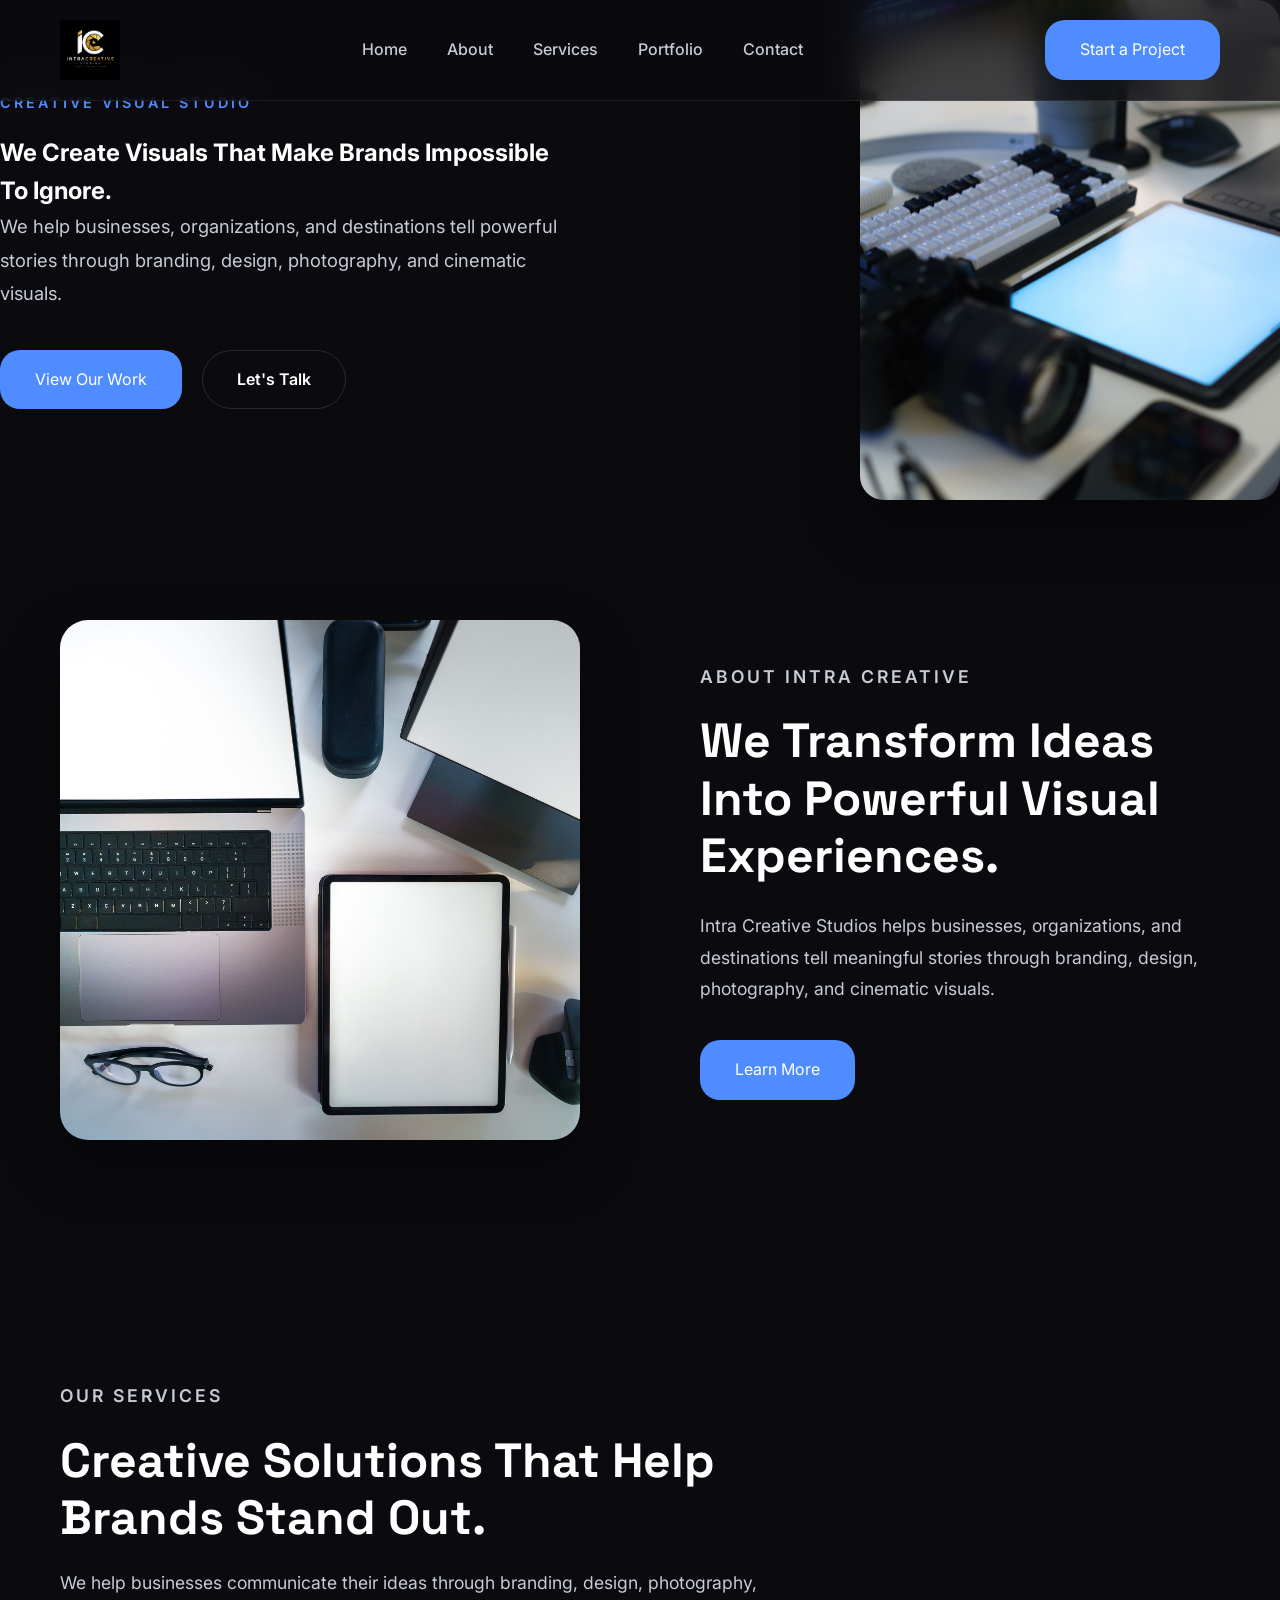
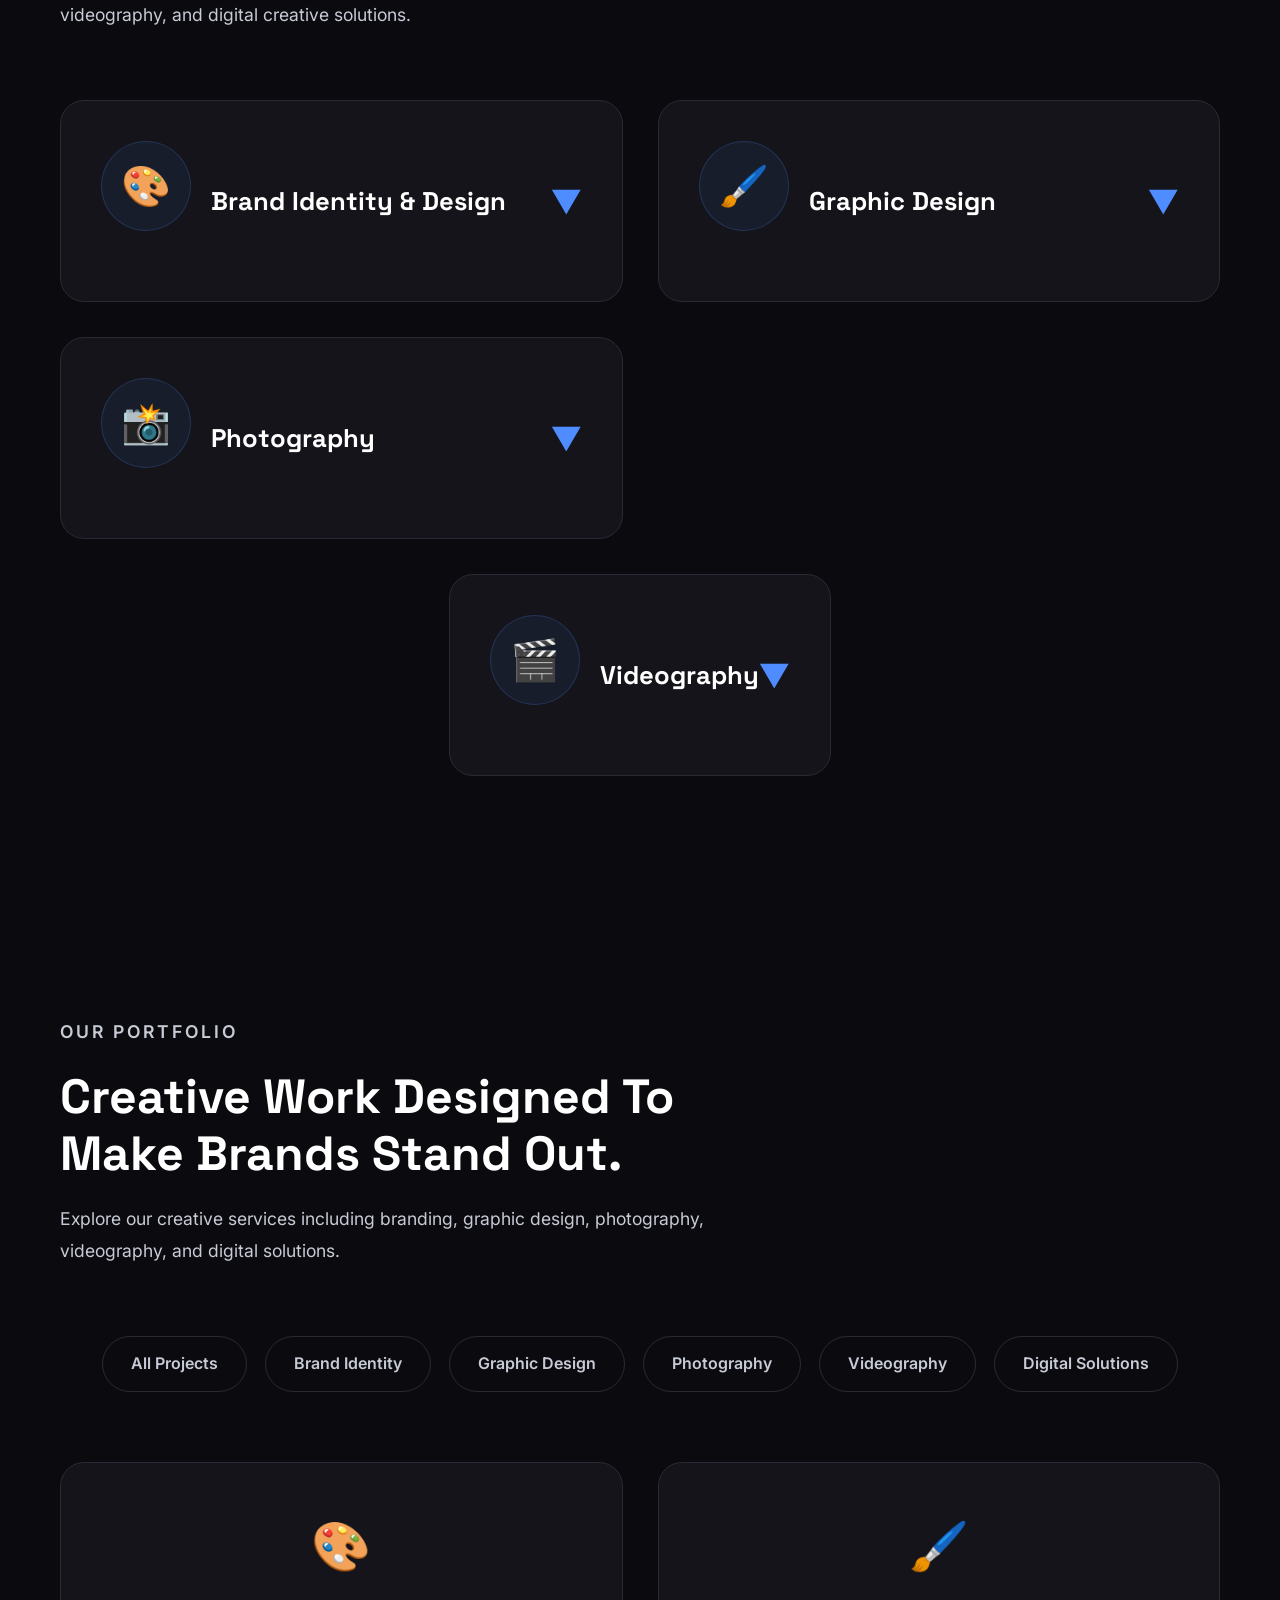
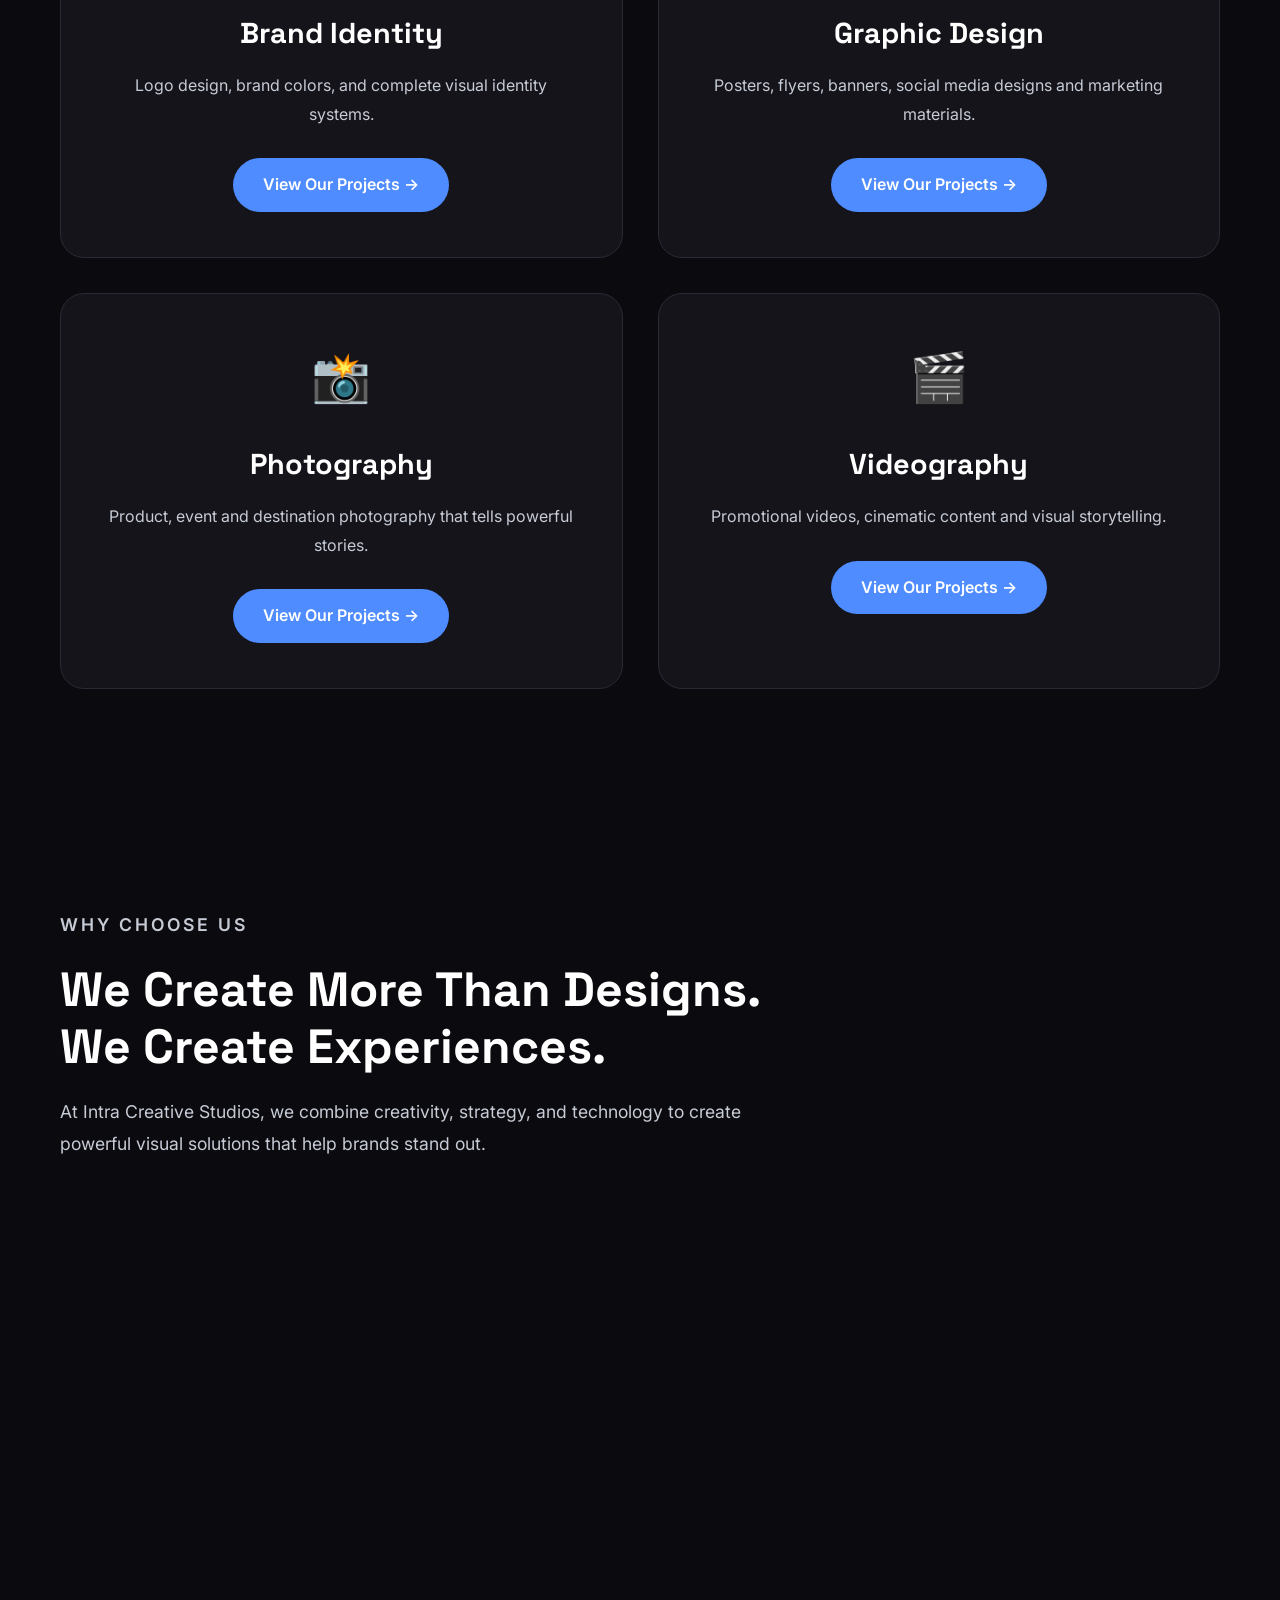
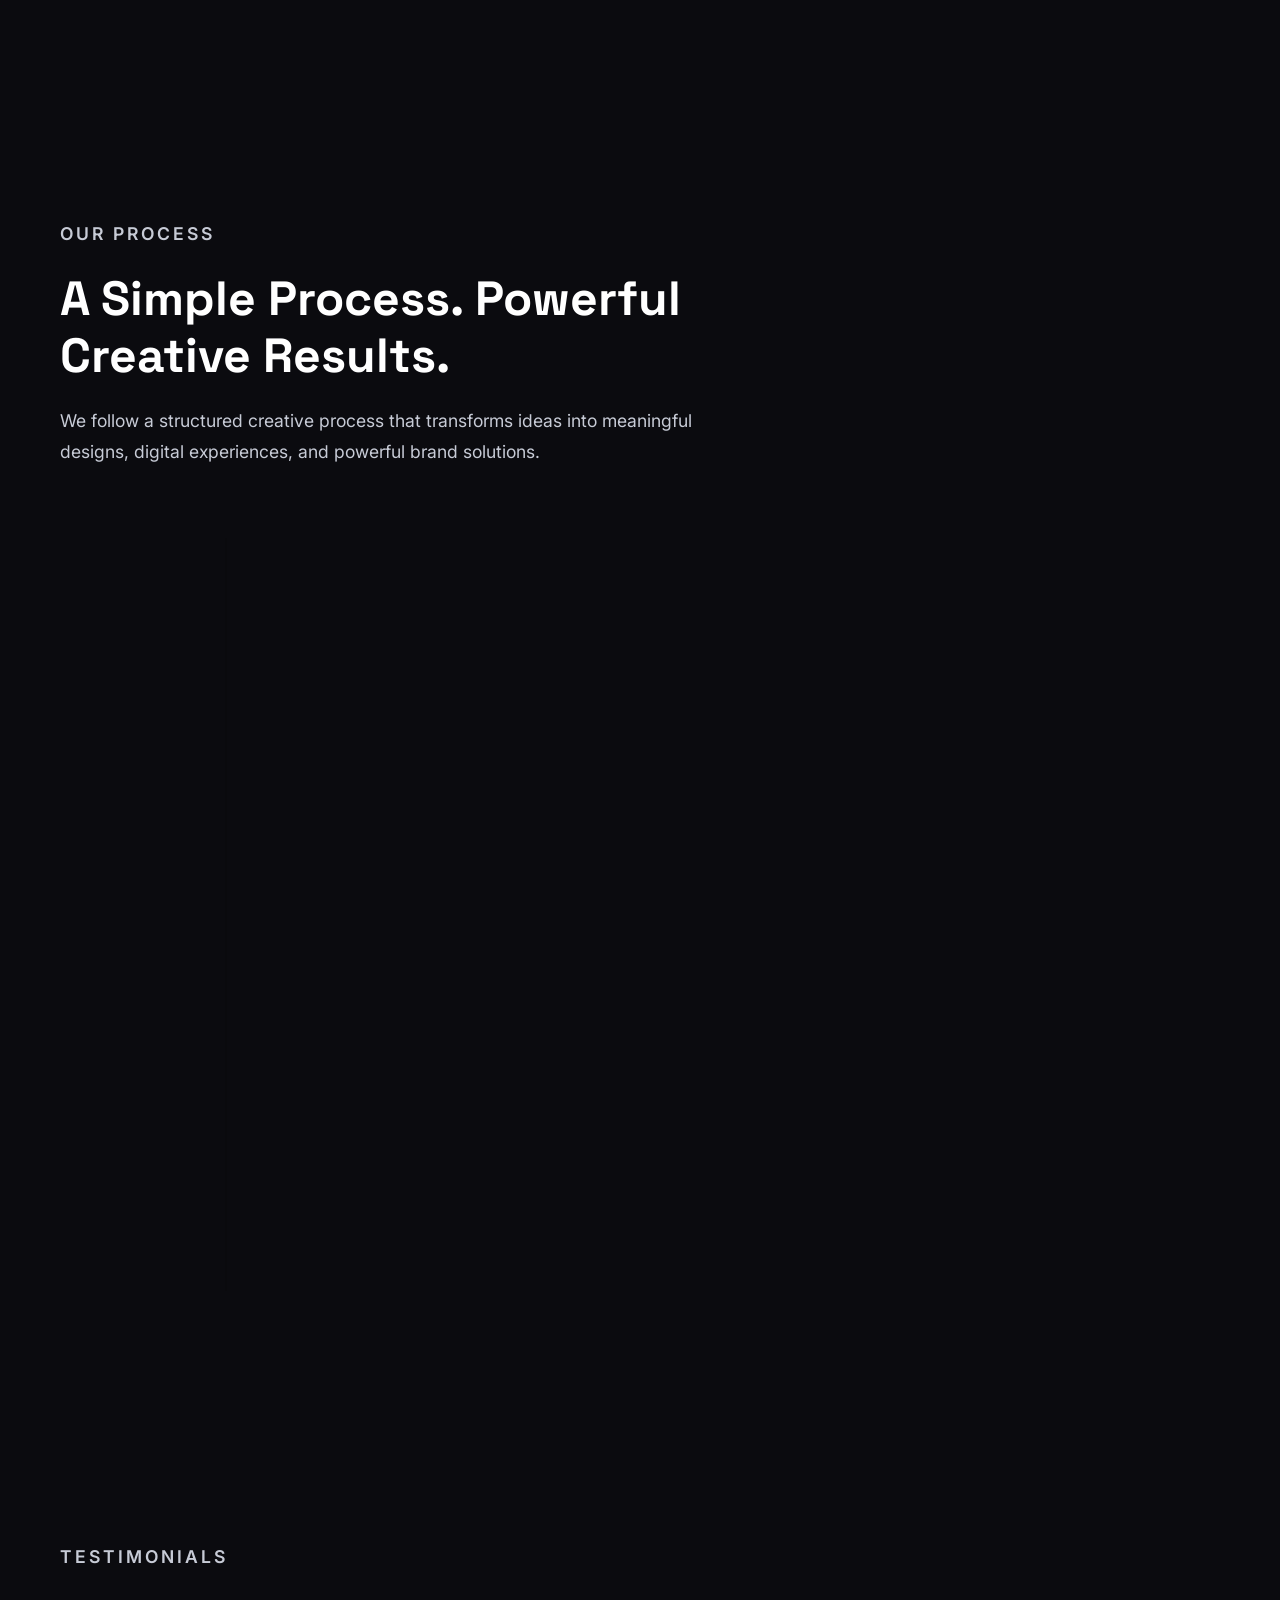
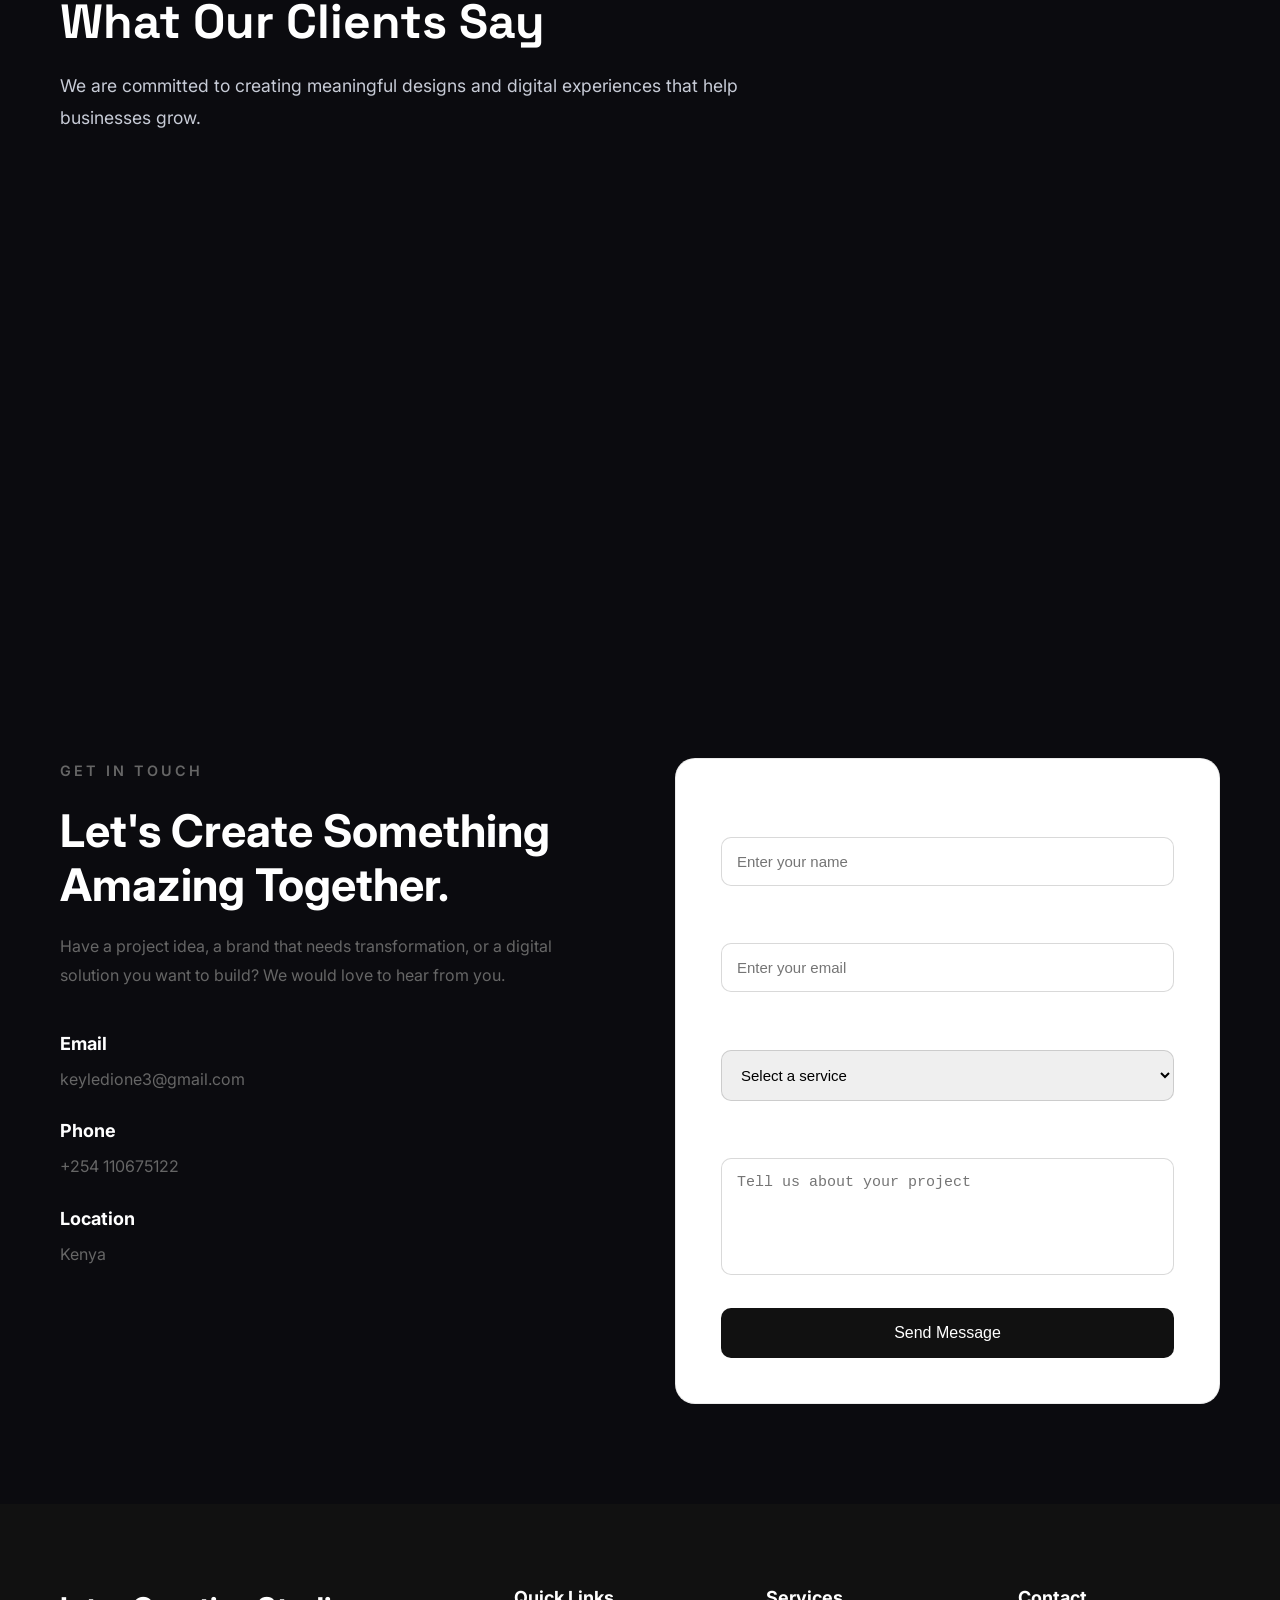
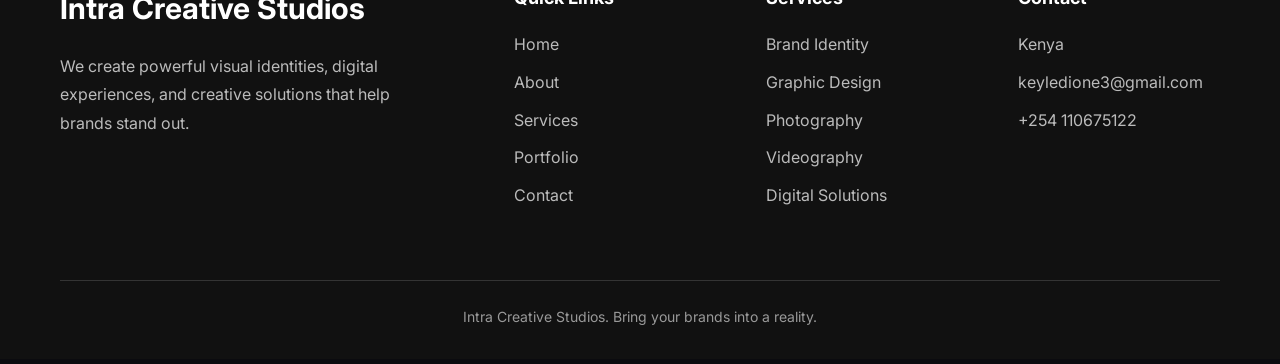
==== commit 9aee7679: "Added company logo" ====
--- a/index.html
+++ b/index.html
@@ -93,11 +93,13 @@
         <div class="container">
           <div class="logo">
             <a href="index.html">
-              <span>INTRA</span>
-              Creative Studios
+              <img
+                src="assets/images/logo.jpg"
+                alt="IntraCreative Studios Logo"
+                class="site-logo"
+              />
             </a>
           </div>
-
           <ul class="nav-links">
             <li><a href="#hero">Home</a></li>
             <li><a href="#about">About</a></li>
--- a/css/style.css
+++ b/css/style.css
@@ -114,13 +114,19 @@
 
 .logo a {
   display: flex;
-  flex-direction: column;
-  color: var(--text-color);
-  font-family: var(--heading-font);
-  font-weight: 700;
-  font-size: 1.4rem;
-  line-height: 1;
+  align-items: center;
   transition: var(--transition);
+}
+
+.site-logo {
+  height: 60px;
+  width: auto;
+  display: block;
+  transition: transform 0.3s ease;
+}
+
+.site-logo:hover {
+  transform: scale(1.05);
 }
 
 .logo span {
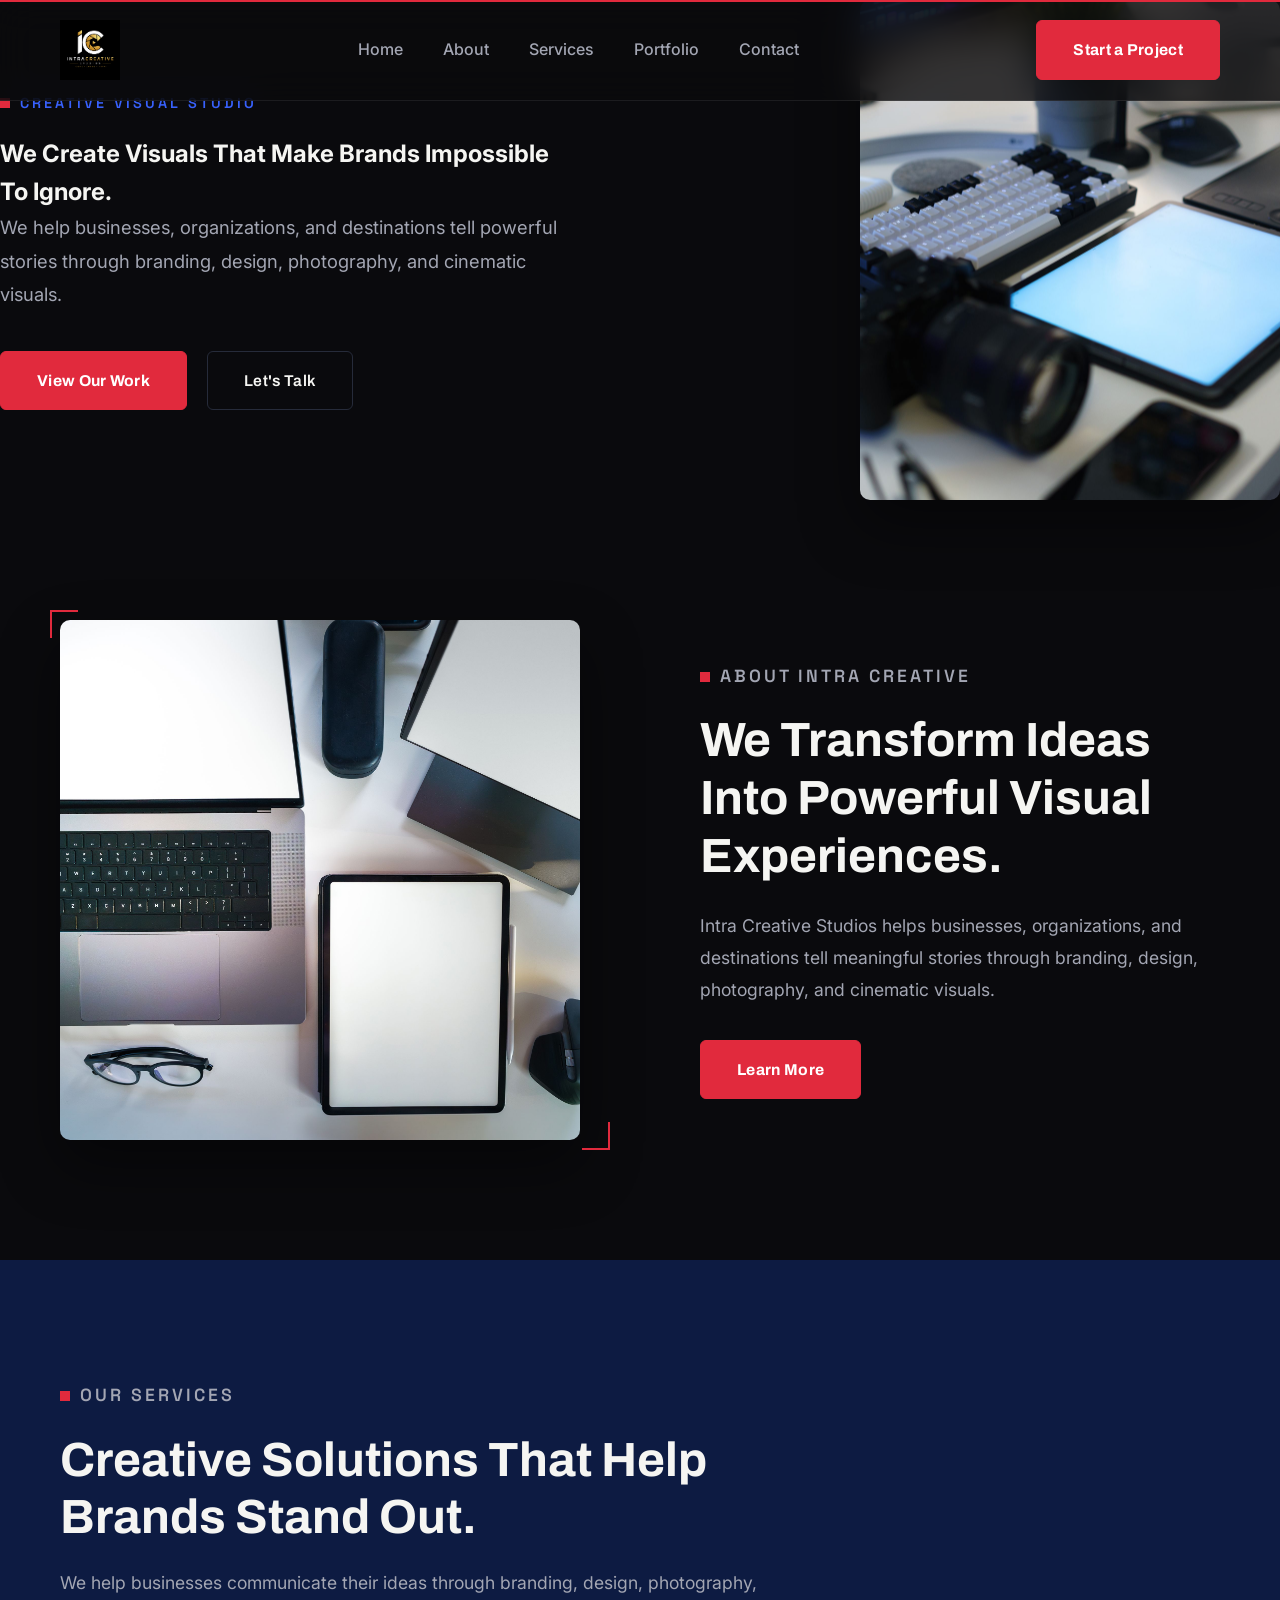
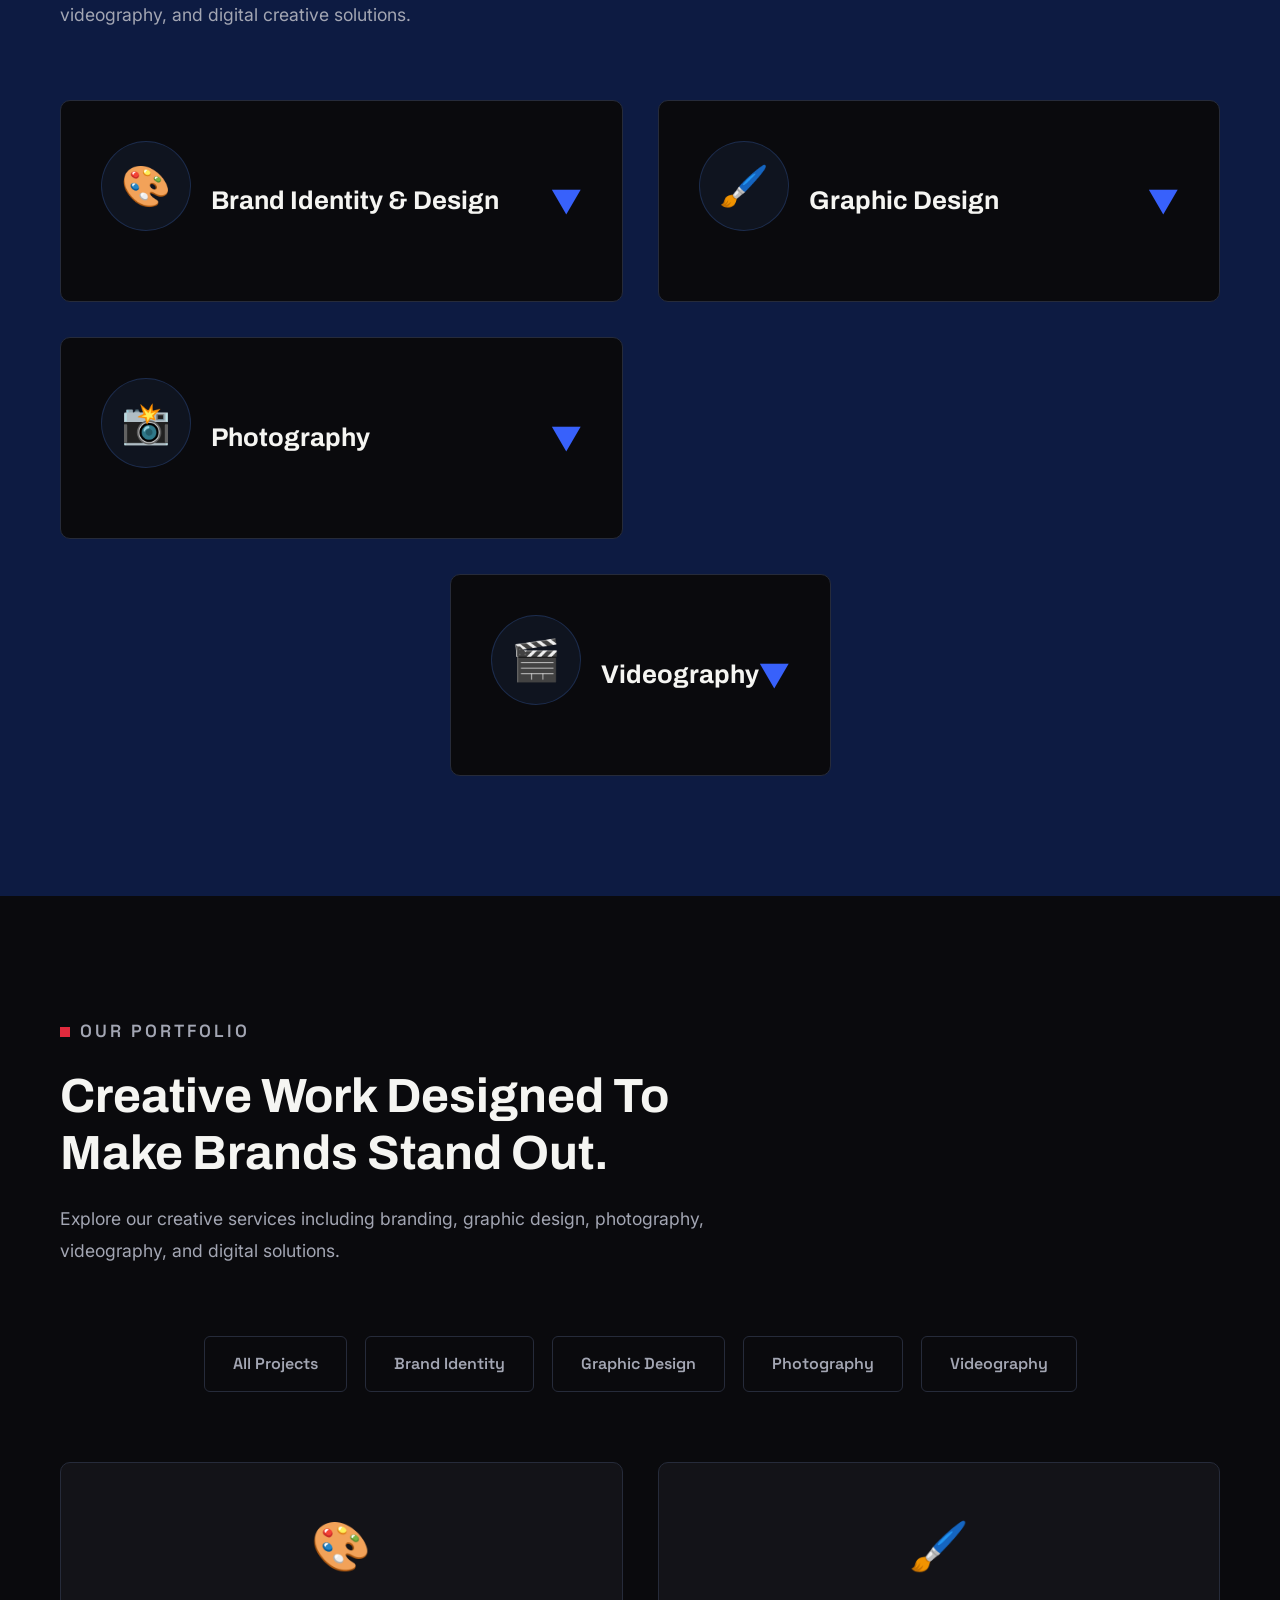
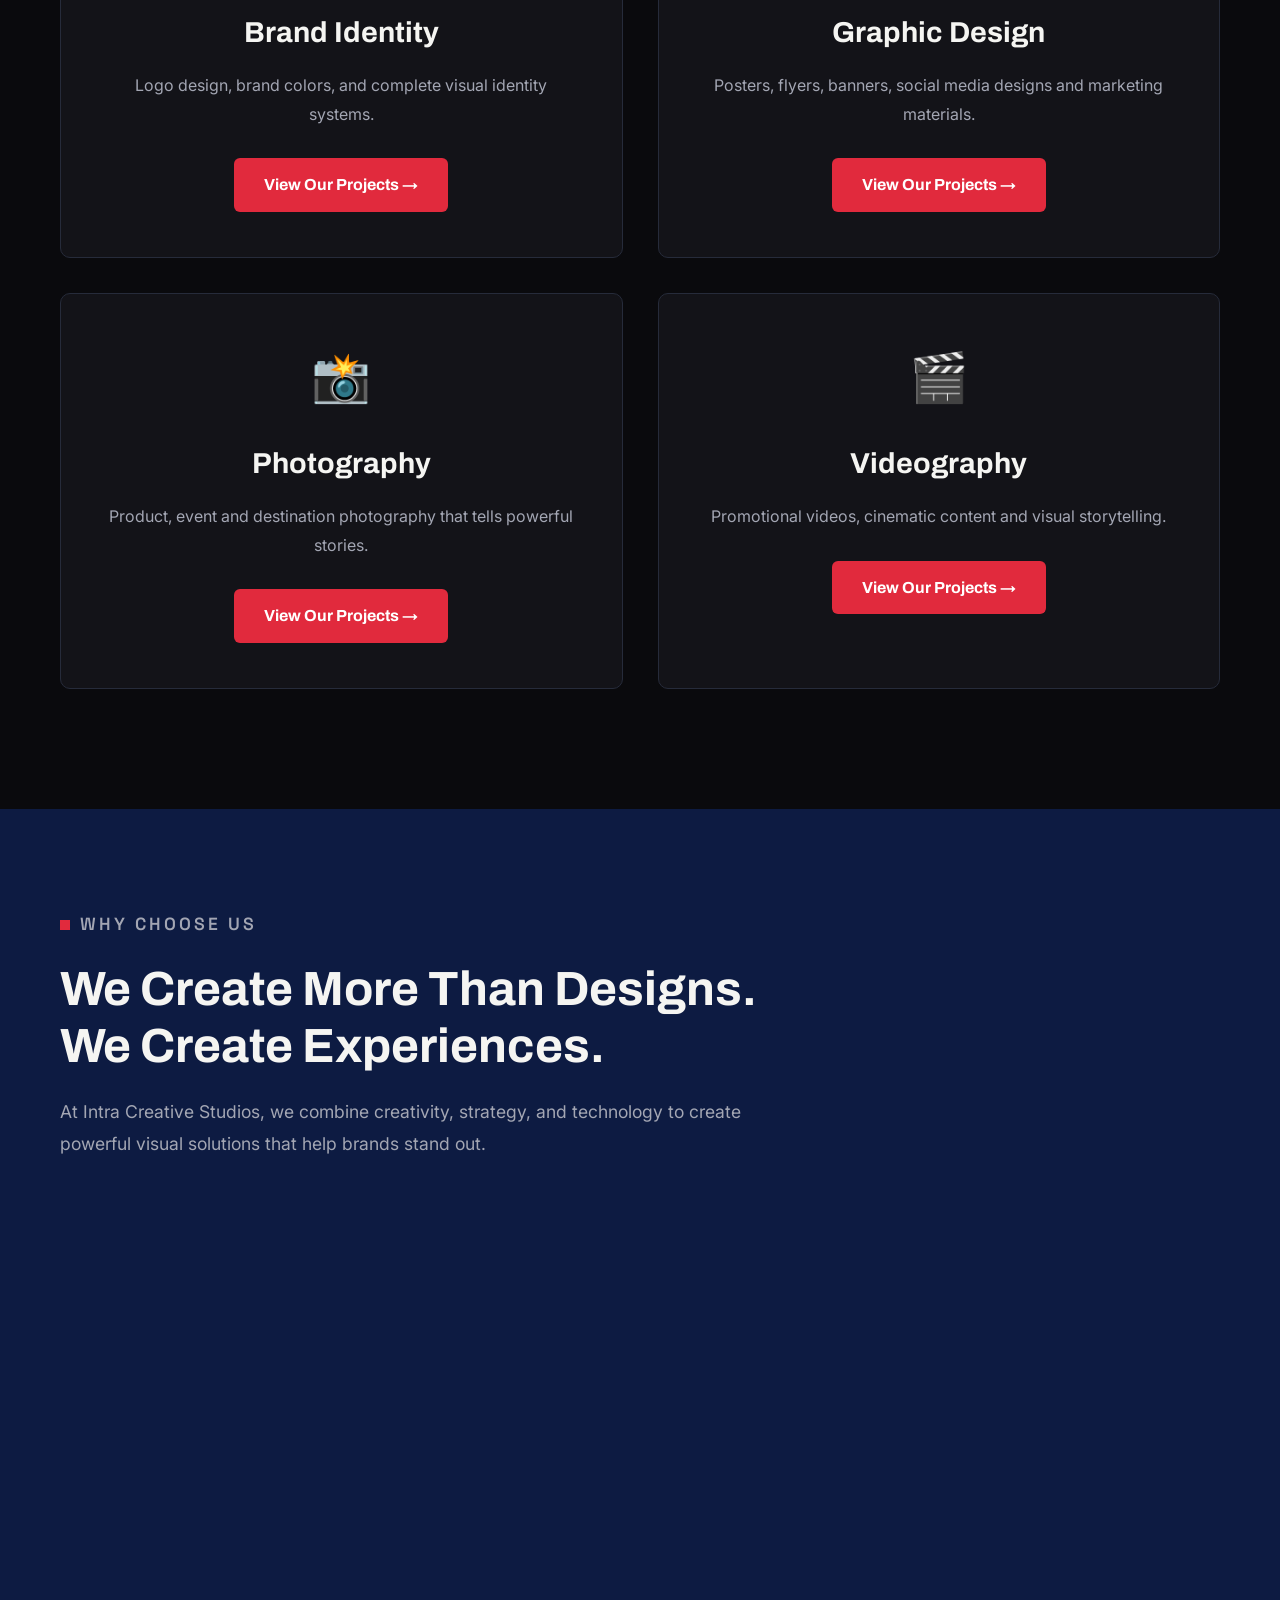
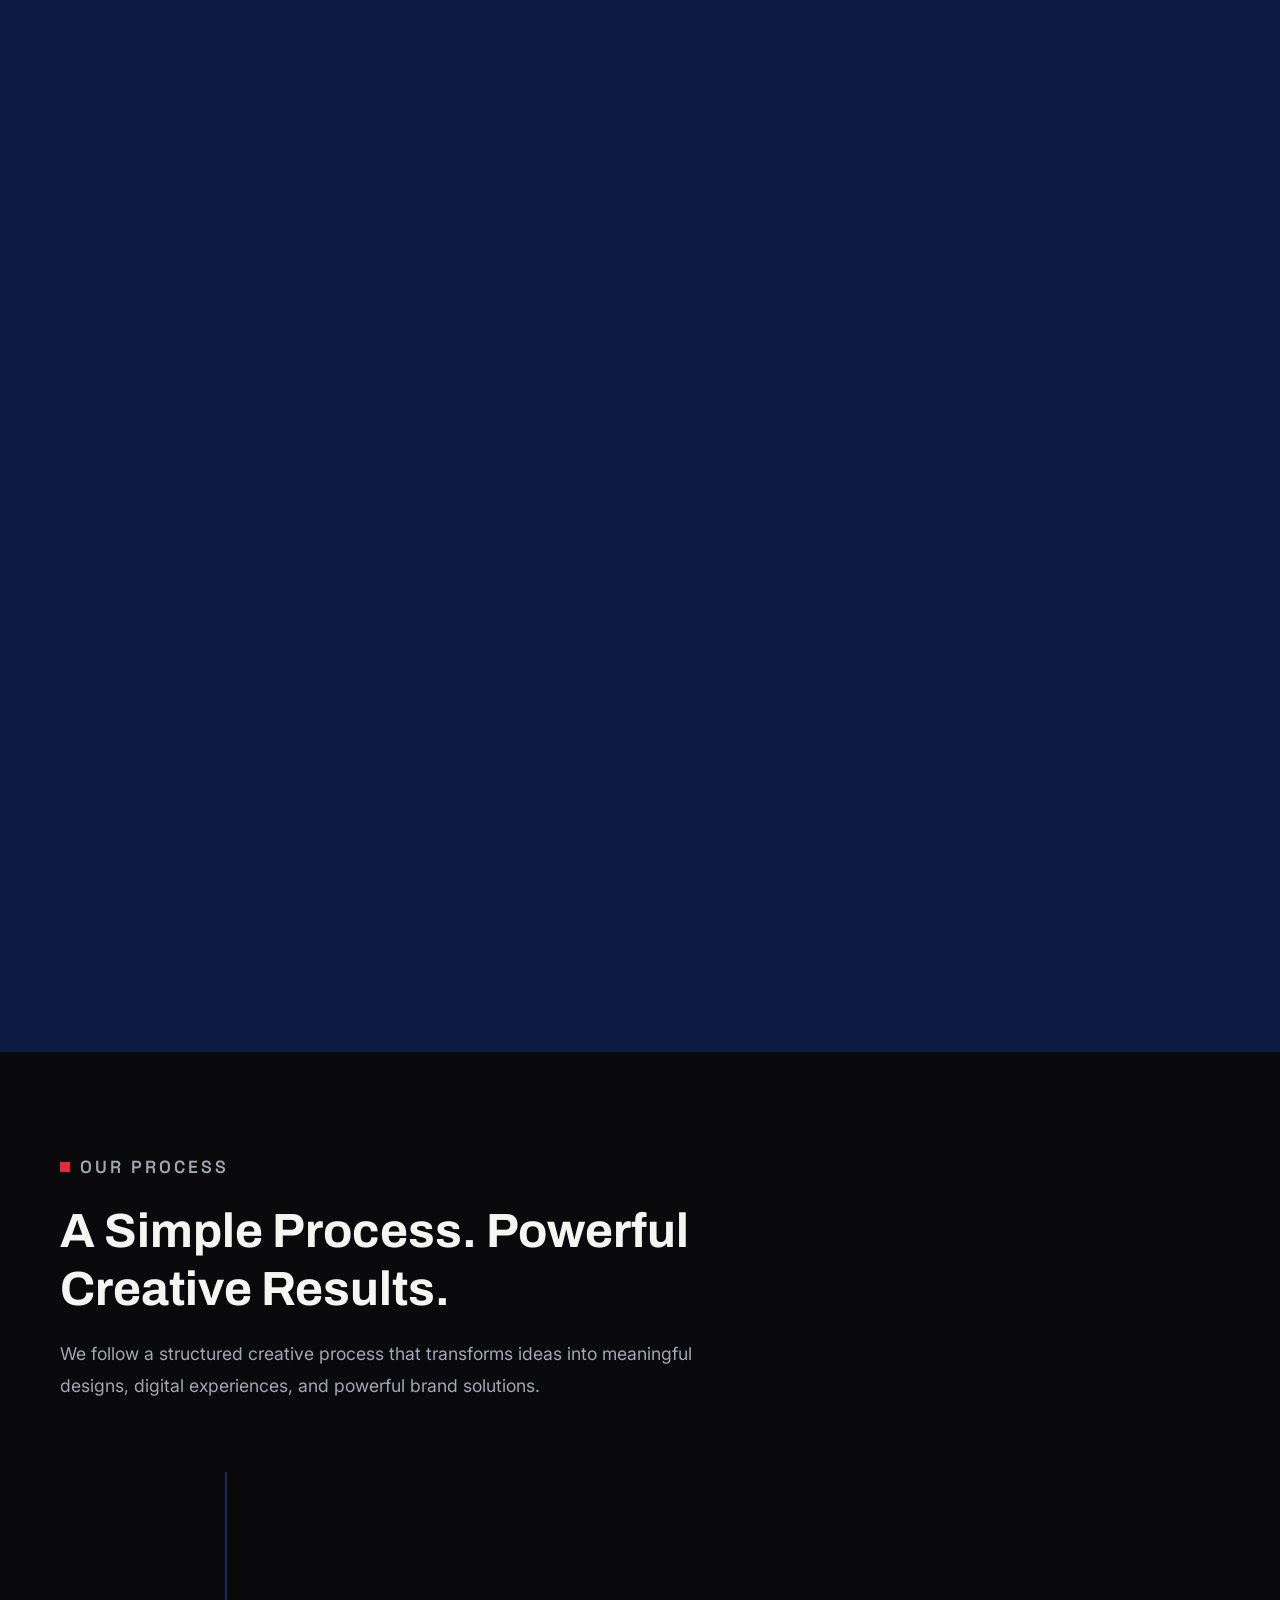
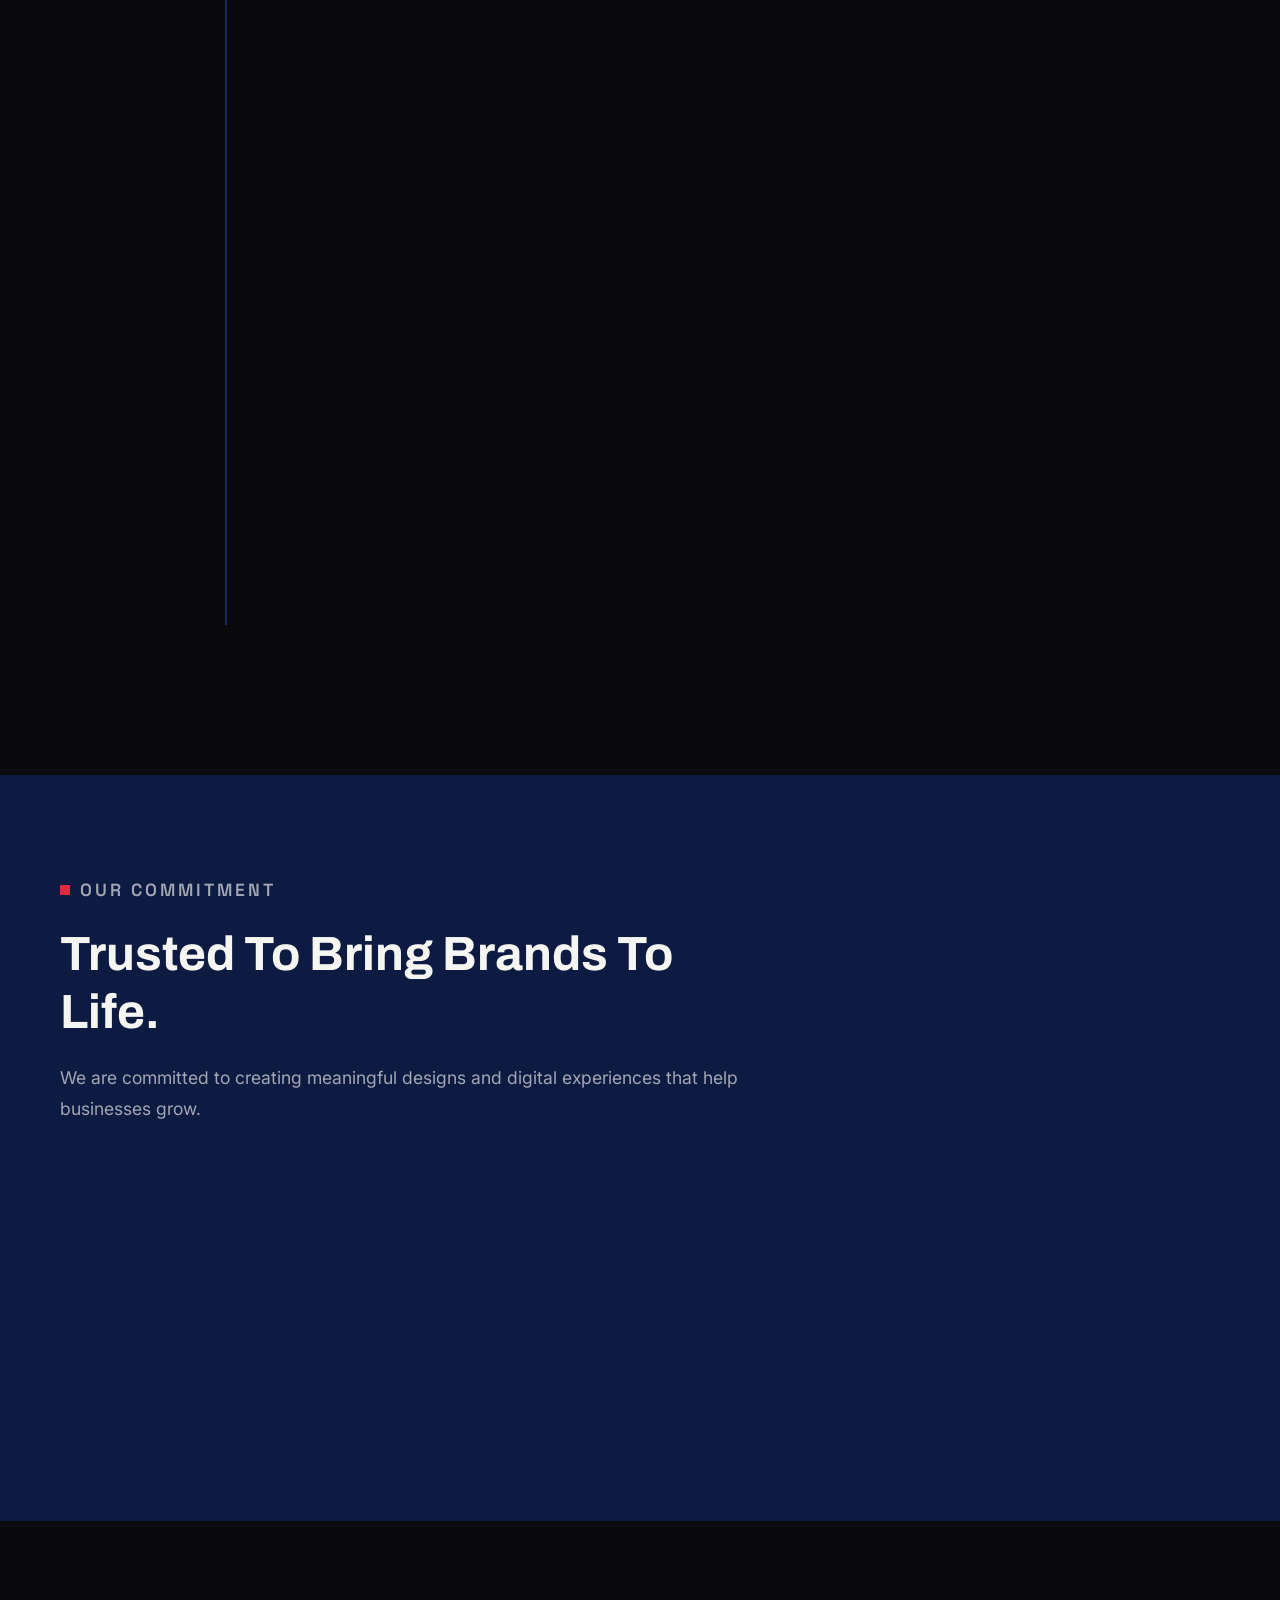
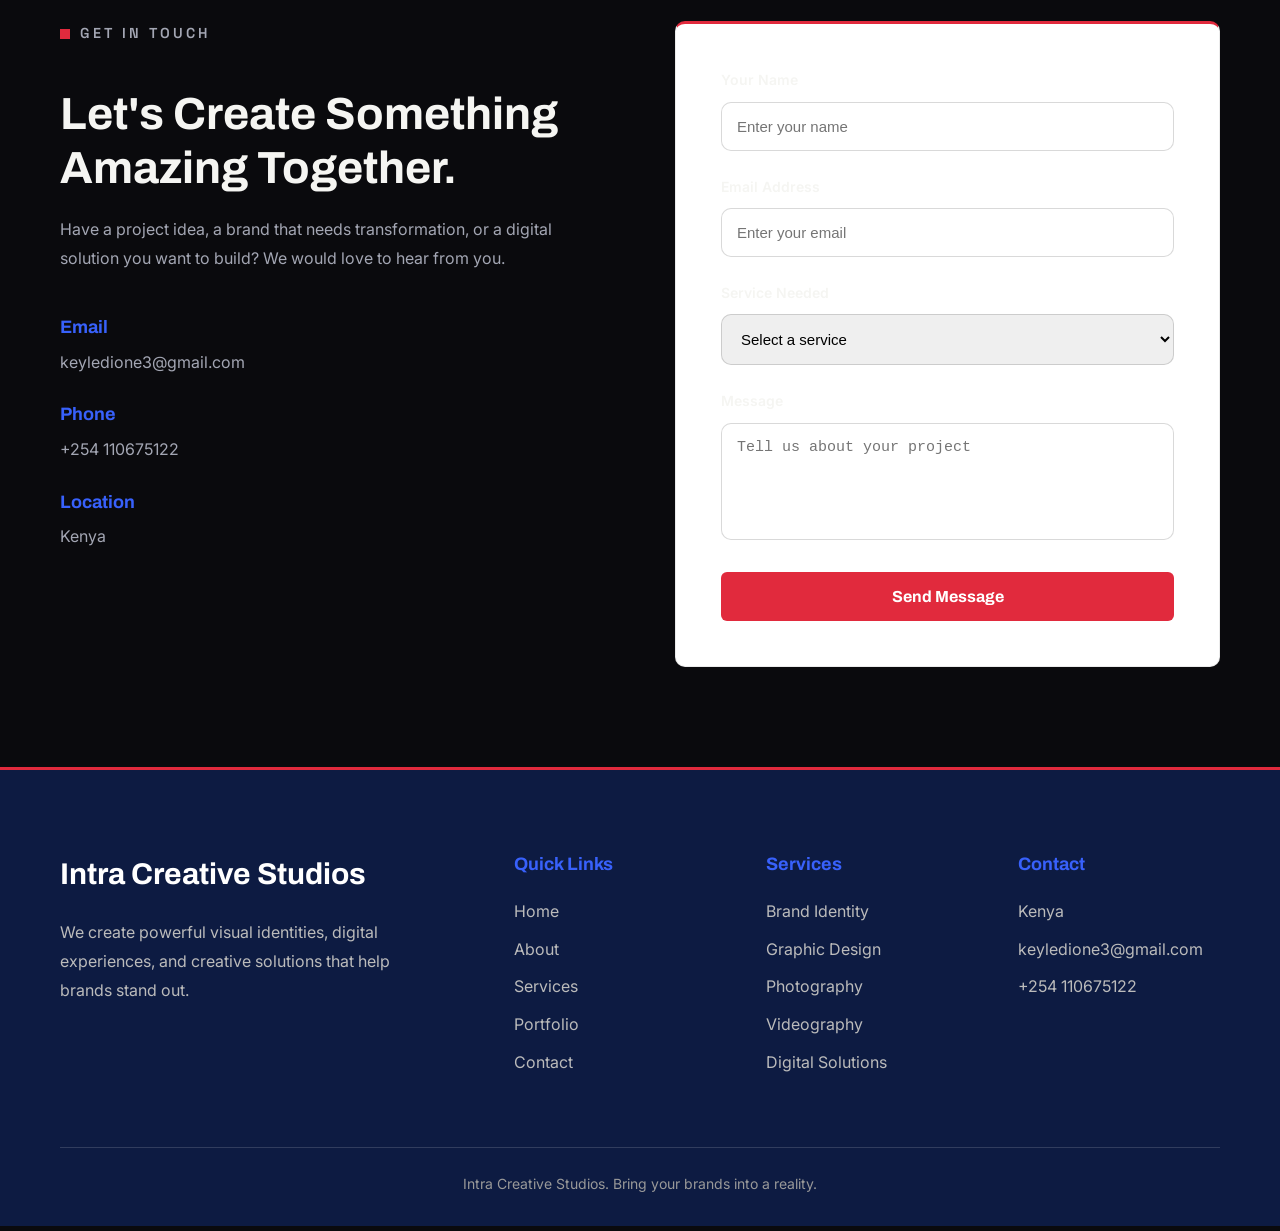
==== commit 910a0a8b: "Initial commit - IntraCreativeStudios Website" ====
--- a/index.html
+++ b/index.html
@@ -44,7 +44,7 @@
 
     <meta property="og:image" content="assets/images/website-preview.jpg" />
 
-    <meta property="og:url" content="https://yourwebsite.netlify.app" />
+    <meta property="og:url" content="https://intracreativesstudio.netlify.app/" />
 
     <meta property="og:site_name" content="Intra Creative Studios" />
 
@@ -59,7 +59,7 @@
     <link rel="preconnect" href="https://fonts.gstatic.com" crossorigin />
 
     <link
-      href="https://fonts.googleapis.com/css2?family=Inter:wght@300;400;500;600;700&family=Space+Grotesk:wght@400;500;700&display=swap"
+      href="https://fonts.googleapis.com/css2?family=Archivo:wght@500;600;700;800;900&family=Inter:wght@300;400;500;600;700&family=Space+Grotesk:wght@500;600;700&display=swap"
       rel="stylesheet"
     />
 
@@ -76,9 +76,11 @@
 
     <div id="loader">
       <div class="loader-content">
-        <h1 class="loader-title">INTRA</h1>
-
-        <p class="loader-subtitle">Creative Studios</p>
+        <img
+          src="assets/images/logo.jpg"
+          alt="Intra Creative Studios Logo"
+          class="loader-logo"
+        />
 
         <div class="loader-spinner"></div>
 
@@ -95,7 +97,7 @@
             <a href="index.html">
               <img
                 src="assets/images/logo.jpg"
-                alt="IntraCreative Studios Logo"
+                alt="Intra Creative Studios Logo"
                 class="site-logo"
               />
             </a>
@@ -135,7 +137,7 @@
 
           <!-- IMAGE MOVED OUTSIDE hero-text -->
           <div class="hero-image">
-            <div class="image-card">
+            <div class="image-card crop-frame">
               <img
                 src="assets/images/hero-branding.jpg"
                 alt="Brand identity mockup for IntraCreative Studios"
@@ -148,7 +150,7 @@
       <section id="about" class="about">
         <div class="container">
           <div class="about-content">
-            <div class="about-image">
+            <div class="about-image crop-frame">
               <img
                 src="assets/images/about-image.jpg"
                 alt="Creative studio workspace"
@@ -295,8 +297,6 @@
             <a href="photography.html"> Photography </a>
 
             <a href="videography.html"> Videography </a>
-
-            <a href="digital.html"> Digital Solutions </a>
           </div>
 
           <div class="portfolio-categories">
@@ -374,10 +374,10 @@
 
       <section id="why-us" class="why-us-section">
         <div class="container">
-          <!-- Section Heading -->
+          <!-- My Section Heading -->
 
           <div class="section-header">
-            <p class="section-tag">WHY CHOOSE US</p>
+            <p class="section-tag">WHY CHOOSE US </p>
 
             <h2>We Create More Than Designs. We Create Experiences.</h2>
 
@@ -407,7 +407,7 @@
             <!-- Card 2 -->
 
             <div class="why-us-card reveal">
-              <div class="why-us-number">02</div>
+              <div class="why-us-number">02<g/div>
 
               <h3>Professional Quality</h3>
 
@@ -544,9 +544,9 @@
             <!-- Section Header -->
 
             <div class="section-header">
-              <p class="section-tag">TESTIMONIALS</p>
-
-              <h2>What Our Clients Say</h2>
+              <p class="section-tag">OUR COMMITMENT</p>
+
+              <h2>Trusted To Bring Brands To Life.</h2>
 
               <p>
                 We are committed to creating meaningful designs and digital
@@ -554,61 +554,16 @@
               </p>
             </div>
 
-            <!-- Testimonials Grid -->
-
-            <div class="testimonials-grid">
-              <!-- Testimonial 1 -->
-
-              <div class="testimonial-card reveal">
-                <div class="testimonial-rating">★★★★★</div>
-
-                <p class="testimonial-text">
-                  "Intra Creative Studios helped us create visuals that truly
-                  represent our brand. The creativity and attention to detail
-                  were impressive."
-                </p>
-
-                <div class="client-info">
-                  <h3>Client Name</h3>
-
-                  <span> Business Owner </span>
-                </div>
-              </div>
-
-              <!-- Testimonial 2 -->
-
-              <div class="testimonial-card reveal">
-                <div class="testimonial-rating">★★★★★</div>
-
-                <p class="testimonial-text">
-                  "Professional, creative, and reliable. The final designs
-                  exceeded our expectations and helped us improve our brand
-                  presence."
-                </p>
-
-                <div class="client-info">
-                  <h3>Client Name</h3>
-
-                  <span> Company Representative </span>
-                </div>
-              </div>
-
-              <!-- Testimonial 3 -->
-
-              <div class="testimonial-card reveal">
-                <div class="testimonial-rating">★★★★★</div>
-
-                <p class="testimonial-text">
-                  "A great creative partner who understands ideas and turns them
-                  into professional visual solutions."
-                </p>
-
-                <div class="client-info">
-                  <h3>Client Name</h3>
-
-                  <span> Project Client </span>
-                </div>
-              </div>
+            <!-- Trust Statement -->
+
+            <div class="trust-statement reveal">
+              <p>
+                From logo design to full brand identity systems, promotional
+                graphics, and visual campaigns, Intra Creative Studios works
+                closely with every client to turn ideas into designs that
+                represent their brand with clarity and confidence. Browse our
+                portfolio above to see the work speak for itself.
+              </p>
             </div>
           </div>
         </section>
--- a/css/style.css
+++ b/css/style.css
@@ -22,33 +22,41 @@
             2. CSS VARIABLES
 =====================================================*/
 :root {
-  /* Brand Colors */
-  --primary-color: #4f8cff;
-  --primary-hover: #72a7ff;
+  /* Brand Colors — Blue / Black / Red */
+  --primary-color: #3861fb; /* structural blue: links, icons, secondary accents */
+  --primary-hover: #5b7dff;
+
+  --accent-red: #e12a3d; /* signal red: CTAs, highlights, signature marks */
+  --accent-red-hover: #ff4054;
+
+  --navy: #0d1b42; /* deep blue band, used to break up sections */
+  --navy-soft: #13234f;
 
   /* Background Colors */
-  --background-color: #0b0b0f;
-  --surface-color: #14141a;
+  --background-color: #0a0a0d;
+  --surface-color: #131318;
 
   /* Text Colors */
-  --text-color: #ffffff;
-  --text-muted: #c7cbd6;
+  --text-color: #f5f5f2;
+  --text-muted: #a3a6b3;
 
   /* Borders */
-  --border-color: #2a2a35;
+  --border-color: #262b3a;
 
   /* Container */
   --container-width: 1200px;
 
   /* Typography */
-  --heading-font: "Space Grotesk", sans-serif;
+  --heading-font: "Archivo", sans-serif;
+  --label-font: "Space Grotesk", sans-serif;
   --body-font: "Inter", sans-serif;
 
   /* Transition */
   --transition: all 0.3s ease;
 
   /* Border Radius */
-  --radius: 12px;
+  --radius: 6px;
+  --radius-lg: 10px;
 }
 /*=====================================================
             3. GLOBAL STYLES
@@ -100,10 +108,11 @@
 
 nav {
   padding: 20px 0;
-  background: rgba(11, 11, 15, 0.75);
+  background: rgba(10, 10, 13, 0.8);
   backdrop-filter: blur(18px);
   -webkit-backdrop-filter: blur(18px);
   border-bottom: 1px solid rgba(255, 255, 255, 0.08);
+  box-shadow: inset 0 2px 0 var(--accent-red);
 }
 
 nav .container {
@@ -173,30 +182,34 @@
 }
 
 .btn-primary {
+  position: relative;
   display: inline-flex;
   align-items: center;
   justify-content: center;
 
-  padding: 16px 34px;
-
-  background: var(--primary-color);
+  padding: 16px 36px;
+
+  background: var(--accent-red);
   color: #fff;
 
-  border-radius: 20px;
-
-  font-weight: 6000;
-  font-size: 1rem;
+  border-radius: var(--radius);
+
+  font-family: var(--heading-font);
+  font-weight: 700;
+  font-size: 0.98rem;
+  letter-spacing: 0.02em;
 
   transition: var(--transition);
 
   cursor: pointer;
-  border: 1px solid transparent;
+  border: 1px solid var(--accent-red);
 }
 
 .btn-primary:hover {
-  background: var(--primary-hover);
-  transform: translateY(-5px);
-  box-shadow: 0 15px 35px rgba(79, 140, 255, 0.35);
+  background: var(--accent-red-hover);
+  border-color: var(--accent-red-hover);
+  transform: translateY(-3px);
+  box-shadow: 0 15px 35px rgba(225, 42, 61, 0.35);
 }
 
 .btn-secondary {
@@ -204,23 +217,26 @@
   align-items: center;
   justify-content: center;
 
-  padding: 16px 34px;
+  padding: 16px 36px;
 
   border: 1px solid var(--border-color);
 
   color: var(--text-color);
 
-  border-radius: 50px;
-
+  border-radius: var(--radius);
+
+  font-family: var(--heading-font);
   font-weight: 600;
-  font-size: 1rem;
+  font-size: 0.98rem;
+  letter-spacing: 0.02em;
 
   transition: var(--transition);
 }
 
 .btn-secondary:hover {
-  background: var(--surface-color);
+  background: rgba(56, 97, 251, 0.08);
   border-color: var(--primary-color);
+  color: var(--text-color);
 }
 
 /*=====================================================
@@ -245,25 +261,89 @@
   width: 500px;
   height: 500px;
 
-  background: rgba(79, 140, 255, 0.15);
+  background: rgba(56, 97, 251, 0.16);
 
   filter: blur(120px);
 
-  top: 10%;
-  right: 5%;
+  top: 8%;
+  right: 3%;
 
   border-radius: 50%;
 
   z-index: -1;
 }
 
+.hero::after {
+  content: "";
+
+  position: absolute;
+
+  width: 380px;
+  height: 380px;
+
+  background: rgba(225, 42, 61, 0.13);
+
+  filter: blur(110px);
+
+  bottom: 5%;
+  left: 2%;
+
+  border-radius: 50%;
+
+  z-index: -1;
+}
+
+/* SIGNATURE — print registration / crop-mark frame,
+   used on portfolio & feature imagery throughout the site */
+.crop-frame {
+  position: relative;
+}
+
+.crop-frame::before,
+.crop-frame::after {
+  content: "";
+  position: absolute;
+  width: 26px;
+  height: 26px;
+  border: 2px solid var(--accent-red);
+  z-index: 3;
+  transition: var(--transition);
+}
+
+.crop-frame::before {
+  top: -10px;
+  left: -10px;
+  border-right: none;
+  border-bottom: none;
+}
+
+.crop-frame::after {
+  bottom: -10px;
+  right: -10px;
+  border-left: none;
+  border-top: none;
+}
+
 .hero-tag {
+  display: inline-flex;
+  align-items: center;
+  gap: 10px;
+
   color: var(--primary-color);
+  font-family: var(--label-font);
   font-size: 0.9rem;
   font-weight: 600;
   letter-spacing: 3px;
   text-transform: uppercase;
   margin-bottom: 20px;
+}
+
+.hero-tag::before {
+  content: "";
+  width: 10px;
+  height: 10px;
+  background: var(--accent-red);
+  flex-shrink: 0;
 }
 
 .hero h1 {
@@ -312,7 +392,7 @@
   width: 420px;
   height: 500px;
 
-  border-radius: 24px;
+  border-radius: var(--radius-lg);
 
   overflow: hidden;
 
@@ -364,7 +444,7 @@
 
   object-fit: cover;
 
-  border-radius: 28px;
+  border-radius: var(--radius-lg);
 
   box-shadow: 0 25px 60px rgba(0, 0, 0, 0.45);
 
@@ -381,7 +461,12 @@
 }
 
 .section-tag {
+  display: inline-flex;
+  align-items: center;
+  gap: 10px;
+
   color: var(--primary-color);
+  font-family: var(--label-font);
   font-size: 0.9rem;
   font-weight: 600;
   letter-spacing: 3px;
@@ -389,6 +474,14 @@
   margin-bottom: 20px;
 }
 
+.section-tag::before {
+  content: "";
+  width: 10px;
+  height: 10px;
+  background: var(--accent-red);
+  flex-shrink: 0;
+}
+
 .about-text h2 {
   font-family: var(--heading-font);
 
@@ -423,6 +516,8 @@
 =====================================================*/
 .services {
   padding: 120px 0;
+  background: var(--navy);
+  position: relative;
 }
 
 .section-header {
@@ -452,13 +547,13 @@
 }
 
 .service-card {
-  background: var(--surface-color);
+  background: var(--background-color);
 
   border: 1px solid var(--border-color);
 
   padding: 40px;
 
-  border-radius: 24px;
+  border-radius: var(--radius-lg);
 
   transition: var(--transition);
 }
@@ -515,15 +610,15 @@
   content: "✓";
   position: absolute;
   left: 0;
-  color: var(--primary-color);
+  color: var(--accent-red);
 }
 
 .service-card:hover {
   transform: translateY(-10px);
 
-  border-color: var(--primary-color);
-
-  box-shadow: 0 20px 40px rgba(79, 140, 255, 0.15);
+  border-color: var(--accent-red);
+
+  box-shadow: 0 20px 40px rgba(225, 42, 61, 0.15);
 }
 
 .service-icon {
@@ -548,6 +643,7 @@
 
 .service-card.active .service-toggle {
   transform: rotate(180deg);
+  color: var(--accent-red);
 }
 
 /*=====================================================
@@ -585,7 +681,9 @@
 
   padding: 14px 28px;
 
-  border-radius: 50px;
+  border-radius: var(--radius);
+
+  font-family: var(--label-font);
 
   font-weight: 600;
 
@@ -595,9 +693,9 @@
 .portfolio-navigation a:hover {
   color: white;
 
-  background: var(--primary-color);
-
-  border-color: var(--primary-color);
+  background: var(--accent-red);
+
+  border-color: var(--accent-red);
 
   transform: translateY(-3px);
 }
@@ -621,7 +719,7 @@
 
   padding: 45px;
 
-  border-radius: 24px;
+  border-radius: var(--radius-lg);
 
   transition: var(--transition);
 
@@ -631,9 +729,9 @@
 .portfolio-category-card:hover {
   transform: translateY(-10px);
 
-  border-color: var(--primary-color);
-
-  box-shadow: 0 20px 40px rgba(79, 140, 255, 0.15);
+  border-color: var(--accent-red);
+
+  box-shadow: 0 20px 40px rgba(225, 42, 61, 0.15);
 }
 
 /* Icons */
@@ -673,21 +771,25 @@
 
   color: white;
 
-  background: var(--primary-color);
+  background: var(--accent-red);
 
   padding: 14px 30px;
 
-  border-radius: 50px;
-
-  font-weight: 600;
+  border-radius: var(--radius);
+
+  font-family: var(--heading-font);
+
+  font-weight: 700;
 
   transition: var(--transition);
 }
 
 .portfolio-btn:hover {
+  background: var(--accent-red-hover);
+
   transform: translateY(-3px);
 
-  box-shadow: 0 12px 25px rgba(79, 140, 255, 0.25);
+  box-shadow: 0 12px 25px rgba(225, 42, 61, 0.3);
 }
 
 /*=====================================================
@@ -1252,6 +1354,7 @@
 
 .why-us-section {
   padding: 100px 0;
+  background: var(--navy);
 }
 
 /* WHY US GRID */
@@ -1275,7 +1378,7 @@
 
   padding: 45px 35px;
 
-  border-radius: 20px;
+  border-radius: var(--radius-lg);
 
   text-align: left;
 
@@ -1293,7 +1396,9 @@
 .why-us-card:hover {
   transform: translateY(-8px);
 
-  box-shadow: 0 25px 50px rgba(0, 0, 0, 0.12);
+  box-shadow: 0 25px 50px rgba(0, 0, 0, 0.25);
+
+  border-color: var(--accent-red);
 }
 
 /* ==================================
@@ -1301,25 +1406,31 @@
 ================================== */
 
 .why-us-number {
+  font-family: var(--heading-font);
+
   font-size: 50px;
 
+  font-weight: 800;
+
+  color: rgba(225, 42, 61, 0.2);
+
+  margin-bottom: 20px;
+
+  line-height: 1;
+}
+
+/* CARD TITLE */
+
+.why-us-card h3 {
+  font-family: var(--heading-font);
+
+  color: #101014;
+
+  font-size: 24px;
+
+  margin-bottom: 15px;
+
   font-weight: 700;
-
-  color: rgba(0, 0, 0, 0.15);
-
-  margin-bottom: 20px;
-
-  line-height: 1;
-}
-
-/* CARD TITLE */
-
-.why-us-card h3 {
-  font-size: 24px;
-
-  margin-bottom: 15px;
-
-  font-weight: 600;
 }
 /* CARD DESCRIPTION */
 
@@ -1328,7 +1439,7 @@
 
   line-height: 1.8;
 
-  color: #666;
+  color: #555a68;
 }
 
 /* ==================================
@@ -1364,7 +1475,7 @@
 
   height: 100%;
 
-  background: rgba(0, 0, 0, 0.12);
+  background: rgba(56, 97, 251, 0.35);
 }
 
 /* PROCESS CARD */
@@ -1396,9 +1507,11 @@
 
   border-radius: 50%;
 
-  background: #111;
+  background: var(--primary-color);
 
   color: #fff;
+
+  font-family: var(--heading-font);
 
   font-size: 22px;
 
@@ -1416,7 +1529,7 @@
 
   padding: 30px 35px;
 
-  border-radius: 18px;
+  border-radius: var(--radius-lg);
 
   border: 1px solid rgba(0, 0, 0, 0.08);
 
@@ -1430,12 +1543,18 @@
 .process-content:hover {
   transform: translateX(10px);
 
-  box-shadow: 0 20px 40px rgba(0, 0, 0, 0.12);
+  box-shadow: 0 20px 40px rgba(225, 42, 61, 0.18);
+
+  border-color: var(--accent-red);
 }
 
 /* TITLE */
 
 .process-content h3 {
+  font-family: var(--heading-font);
+
+  color: #101014;
+
   font-size: 25px;
 
   margin-bottom: 15px;
@@ -1457,6 +1576,37 @@
 
 .testimonials-section {
   padding: 100px 0;
+  background: var(--navy);
+}
+
+/* TRUST STATEMENT */
+
+.trust-statement {
+  position: relative;
+
+  max-width: 780px;
+
+  margin: 60px auto 0;
+
+  padding: 45px 50px;
+
+  background: var(--background-color);
+
+  border: 1px solid var(--border-color);
+
+  border-top: 3px solid var(--accent-red);
+
+  border-radius: var(--radius);
+
+  text-align: center;
+}
+
+.trust-statement p {
+  font-size: 1.15rem;
+
+  line-height: 1.8;
+
+  color: var(--text-muted);
 }
 
 /* TESTIMONIAL GRID */
@@ -1555,6 +1705,8 @@
 /* CONTACT INFORMATION */
 
 .contact-info h2 {
+  font-family: var(--heading-font);
+
   font-size: 45px;
 
   line-height: 1.2;
@@ -1563,7 +1715,7 @@
 }
 
 .contact-info > p {
-  color: #666;
+  color: var(--text-muted);
 
   line-height: 1.8;
 
@@ -1581,13 +1733,17 @@
 }
 
 .contact-item h3 {
+  font-family: var(--heading-font);
+
+  color: var(--primary-color);
+
   font-size: 18px;
 
   margin-bottom: 8px;
 }
 
 .contact-item p {
-  color: #666;
+  color: var(--text-muted);
 }
 
 /* CONTACT FORM AREA */
@@ -1597,9 +1753,10 @@
 
   padding: 45px;
 
-  border-radius: 20px;
+  border-radius: var(--radius-lg);
 
   border: 1px solid rgba(0, 0, 0, 0.08);
+  border-top: 3px solid var(--accent-red);
 }
 
 /* FORM GROUP */
@@ -1641,7 +1798,7 @@
 .form-group input:focus,
 .form-group select:focus,
 .form-group textarea:focus {
-  border-color: #111;
+  border-color: var(--primary-color);
 }
 
 /* TEXTAREA */
@@ -1659,12 +1816,16 @@
 
   border: none;
 
-  border-radius: 10px;
-
-  background: #111;
+  border-radius: var(--radius);
+
+  background: var(--accent-red);
 
   color: white;
 
+  font-family: var(--heading-font);
+
+  font-weight: 700;
+
   font-size: 16px;
 
   cursor: pointer;
@@ -1673,7 +1834,11 @@
 }
 
 .contact-form button:hover {
+  background: var(--accent-red-hover);
+
   transform: translateY(-3px);
+
+  box-shadow: 0 15px 30px rgba(225, 42, 61, 0.3);
 }
 /*=====================================================
            12. FOOTER
@@ -1683,11 +1848,13 @@
 ================================== */
 
 .footer {
-  background: #111111;
+  background: var(--navy);
 
   color: white;
 
   padding: 80px 0 30px;
+
+  border-top: 3px solid var(--accent-red);
 }
 
 /* FOOTER GRID */
@@ -1703,6 +1870,8 @@
 /* BRAND */
 
 .footer-brand h2 {
+  font-family: var(--heading-font);
+
   font-size: 30px;
 
   margin-bottom: 20px;
@@ -1719,6 +1888,10 @@
 /* FOOTER TITLES */
 
 .footer h3 {
+  font-family: var(--heading-font);
+
+  color: var(--primary-color);
+
   font-size: 18px;
 
   margin-bottom: 20px;
@@ -1747,7 +1920,7 @@
 }
 
 .footer-links a:hover {
-  color: white;
+  color: var(--accent-red-hover);
 
   padding-left: 5px;
 }
@@ -1944,23 +2117,27 @@
 
   text-decoration: none;
 
-  background: white;
-
-  color: #111827;
+  background: var(--accent-red);
+
+  color: white;
 
   padding: 18px 40px;
 
-  border-radius: 50px;
-
-  font-weight: 600;
+  border-radius: var(--radius);
+
+  font-family: var(--heading-font);
+
+  font-weight: 700;
 
   transition: 0.35s ease;
 }
 
 .success-button:hover {
+  background: var(--accent-red-hover);
+
   transform: translateY(-5px);
 
-  box-shadow: 0 20px 35px rgba(0, 0, 0, 0.25);
+  box-shadow: 0 20px 35px rgba(225, 42, 61, 0.3);
 }
 
 /* ==========================================
@@ -1978,7 +2155,7 @@
 
   height: 100vh;
 
-  background: #0f172a;
+  background: var(--background-color);
 
   display: flex;
 
@@ -1997,26 +2174,31 @@
   text-align: center;
 }
 
-.loader-title {
-  font-size: 4rem;
-
-  font-weight: 700;
-
-  color: #ffffff;
-
-  letter-spacing: 8px;
-
-  margin-bottom: 10px;
-}
-
-.loader-subtitle {
-  color: #d1d5db;
-
-  font-size: 1.2rem;
-
-  letter-spacing: 3px;
-
-  margin-bottom: 40px;
+.loader-logo {
+  height: 90px;
+
+  width: auto;
+
+  display: block;
+
+  margin: 0 auto 30px;
+
+  border-radius: 12px;
+
+  animation: loaderLogoPulse 1.8s ease-in-out infinite;
+}
+
+@keyframes loaderLogoPulse {
+  0%,
+  100% {
+    opacity: 1;
+    transform: scale(1);
+  }
+
+  50% {
+    opacity: 0.75;
+    transform: scale(0.96);
+  }
 }
 
 .loader-spinner {
@@ -2026,7 +2208,7 @@
 
   border: 4px solid rgba(255, 255, 255, 0.15);
 
-  border-top: 4px solid #ffffff;
+  border-top: 4px solid var(--accent-red);
 
   border-radius: 50%;
 
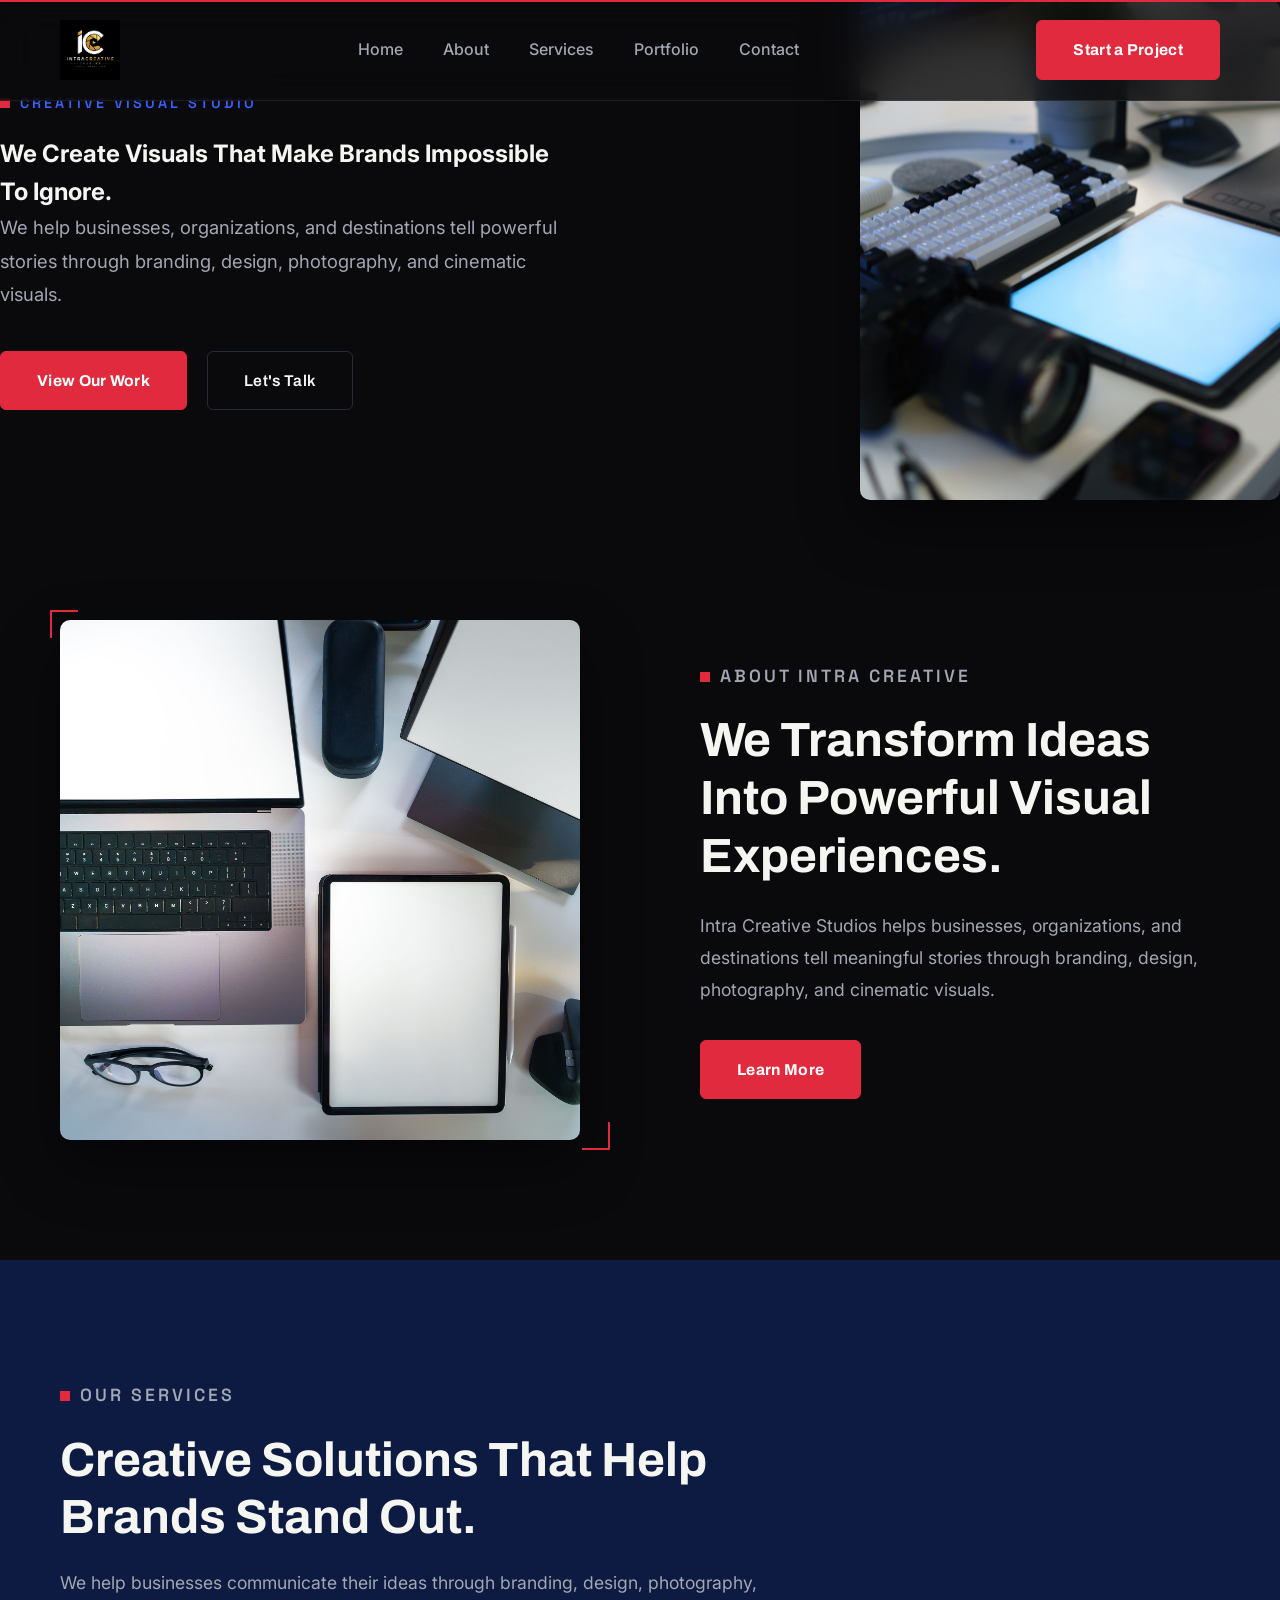
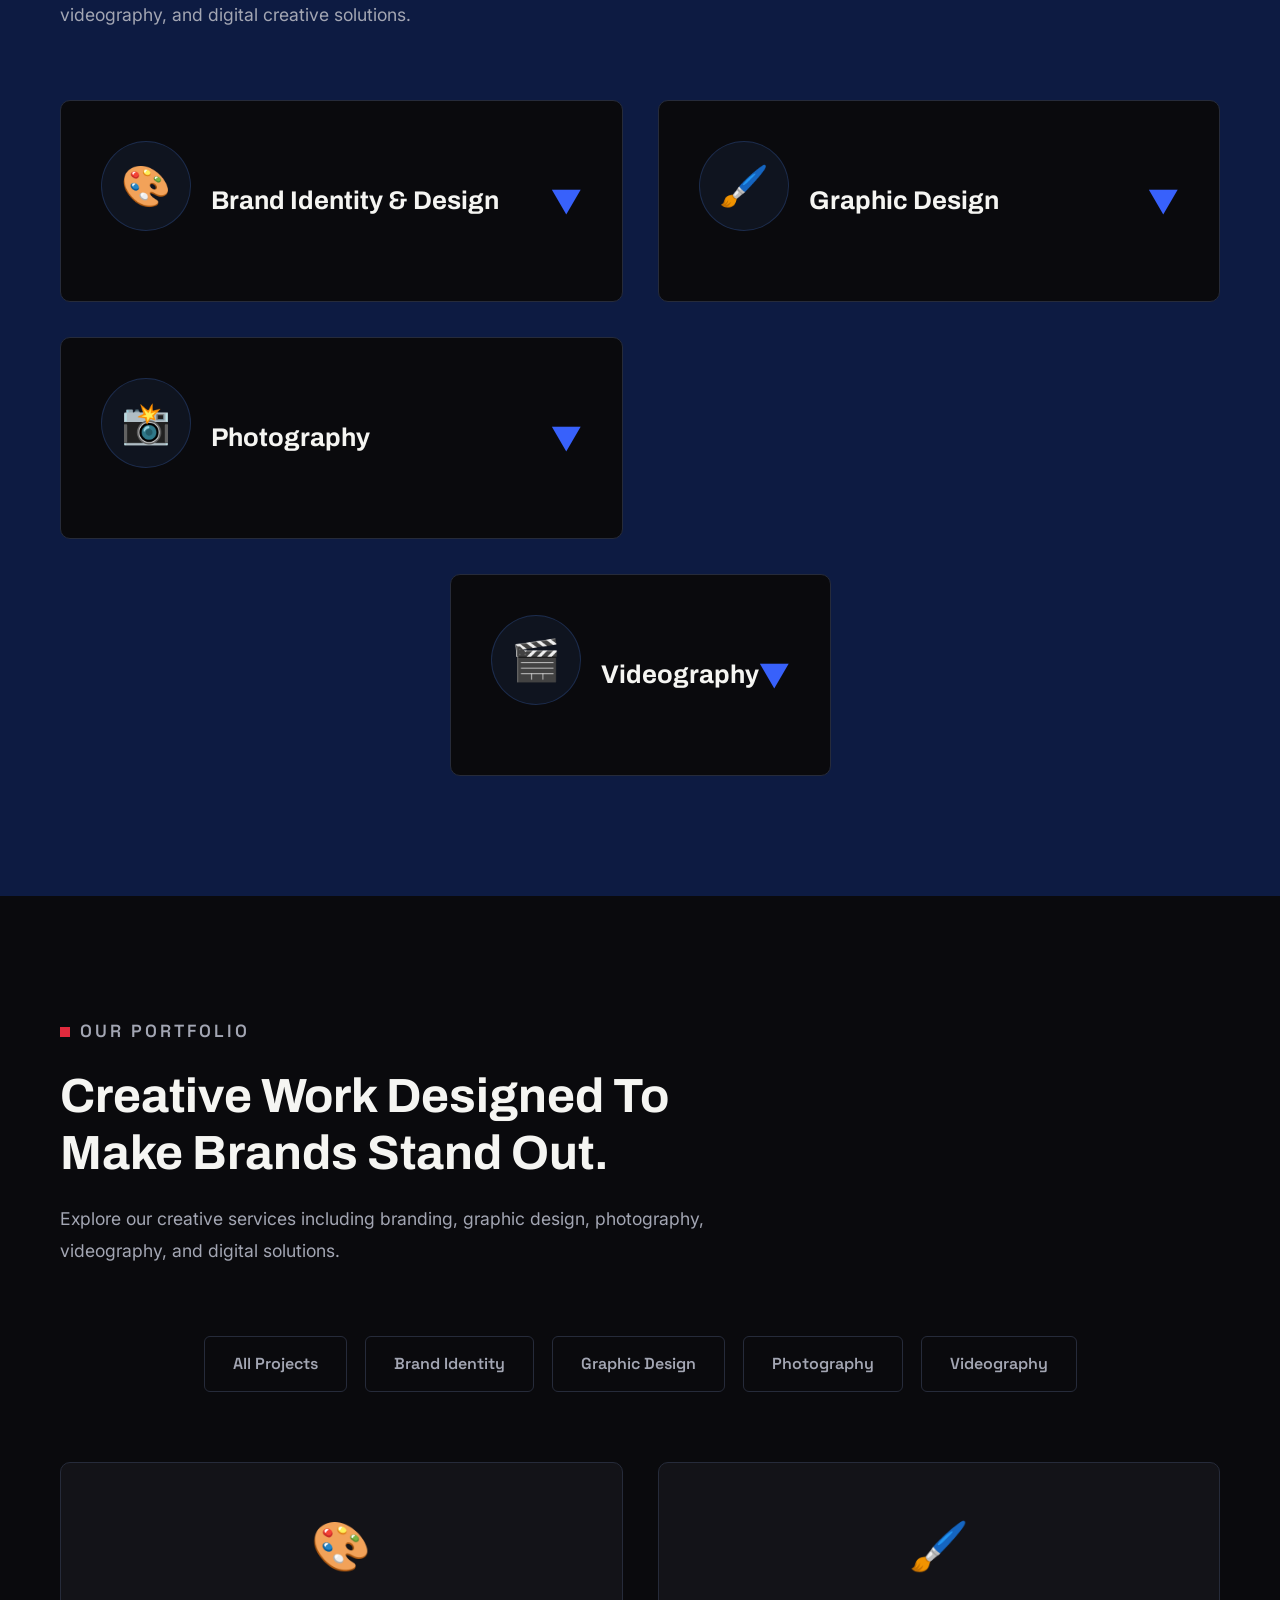
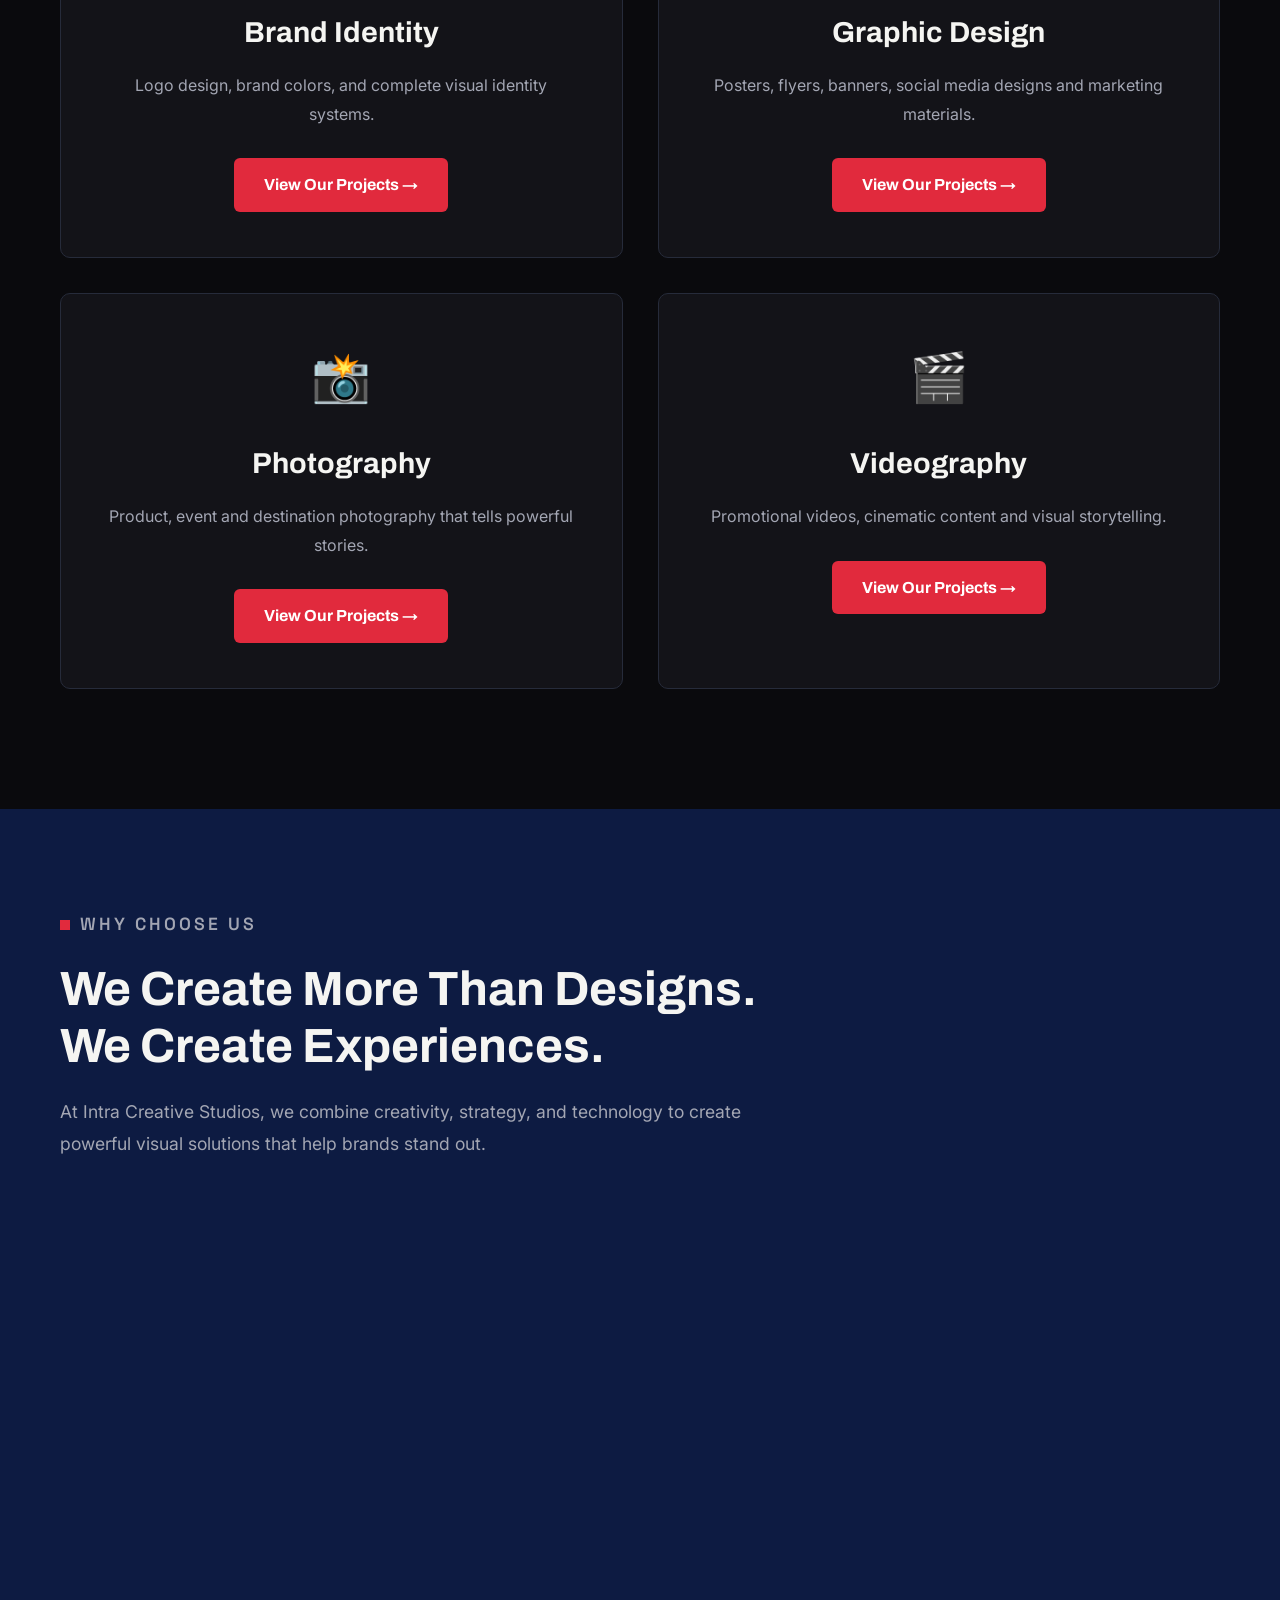
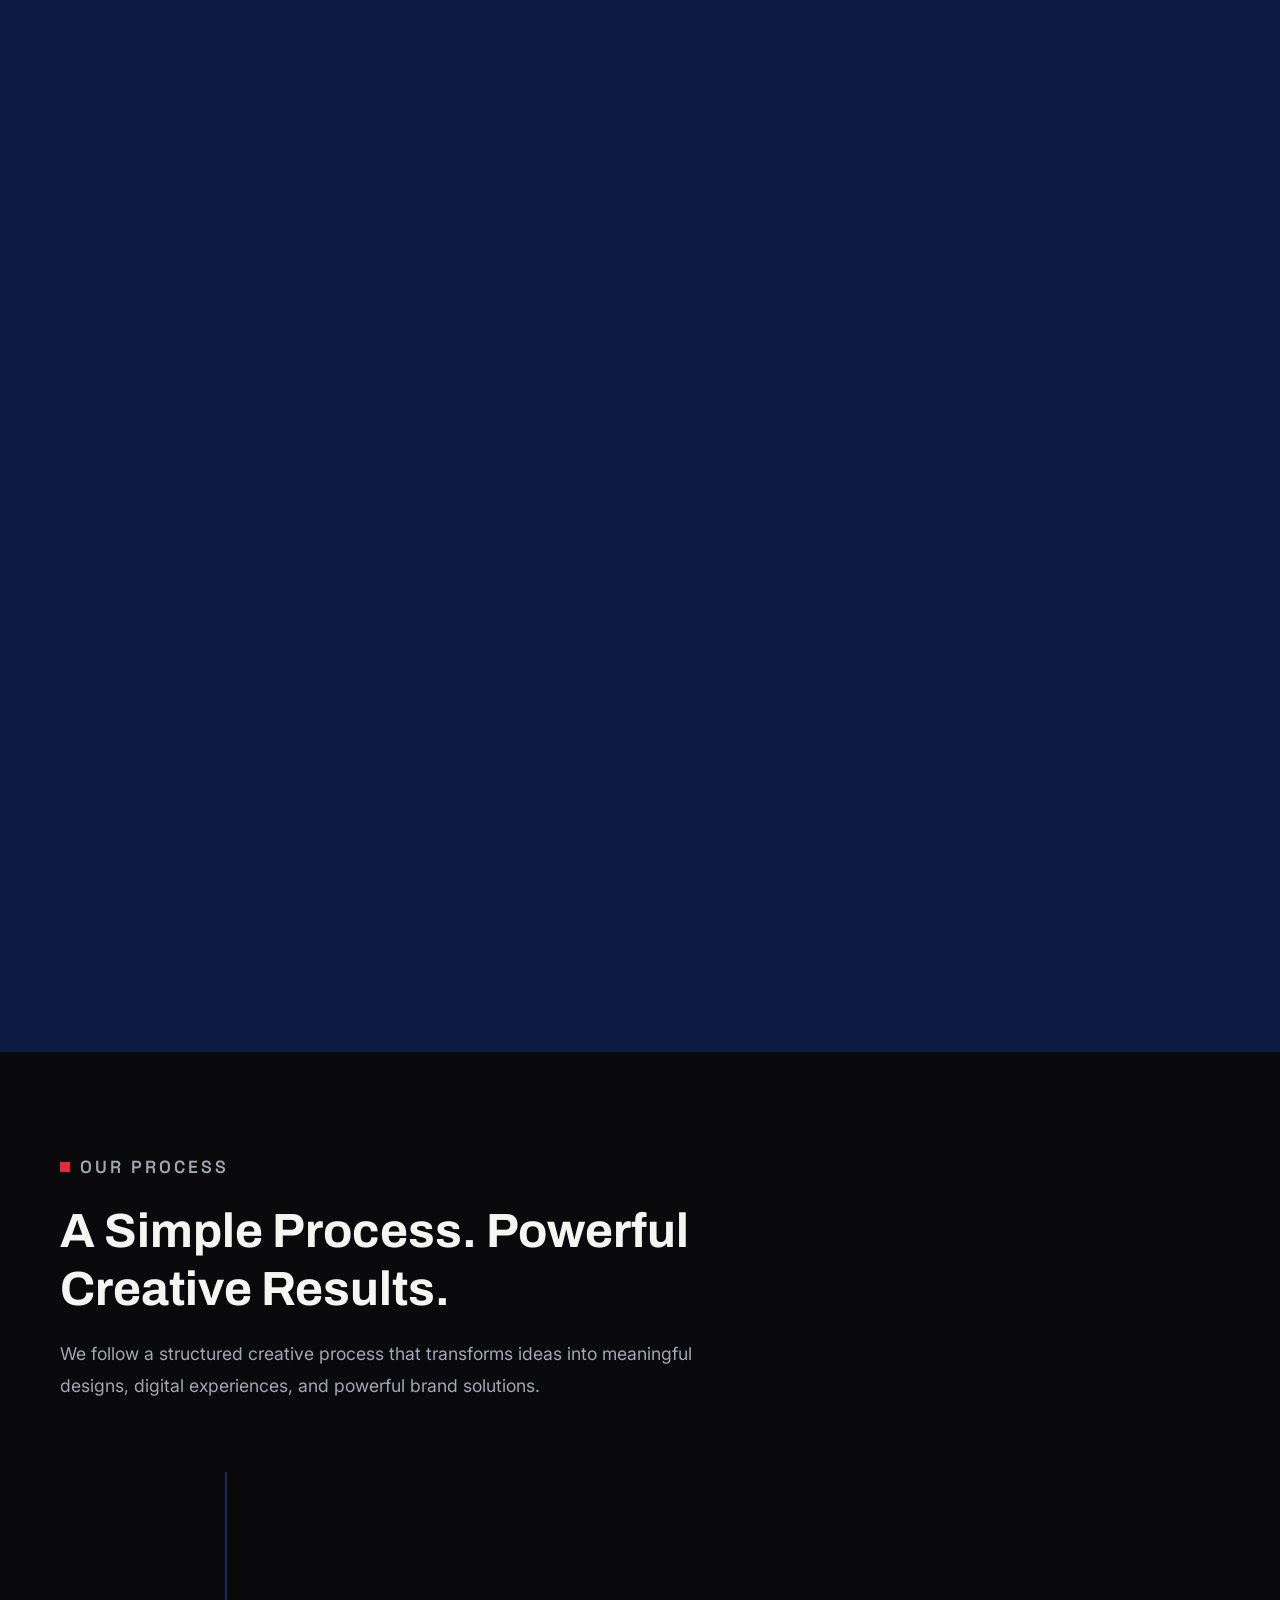
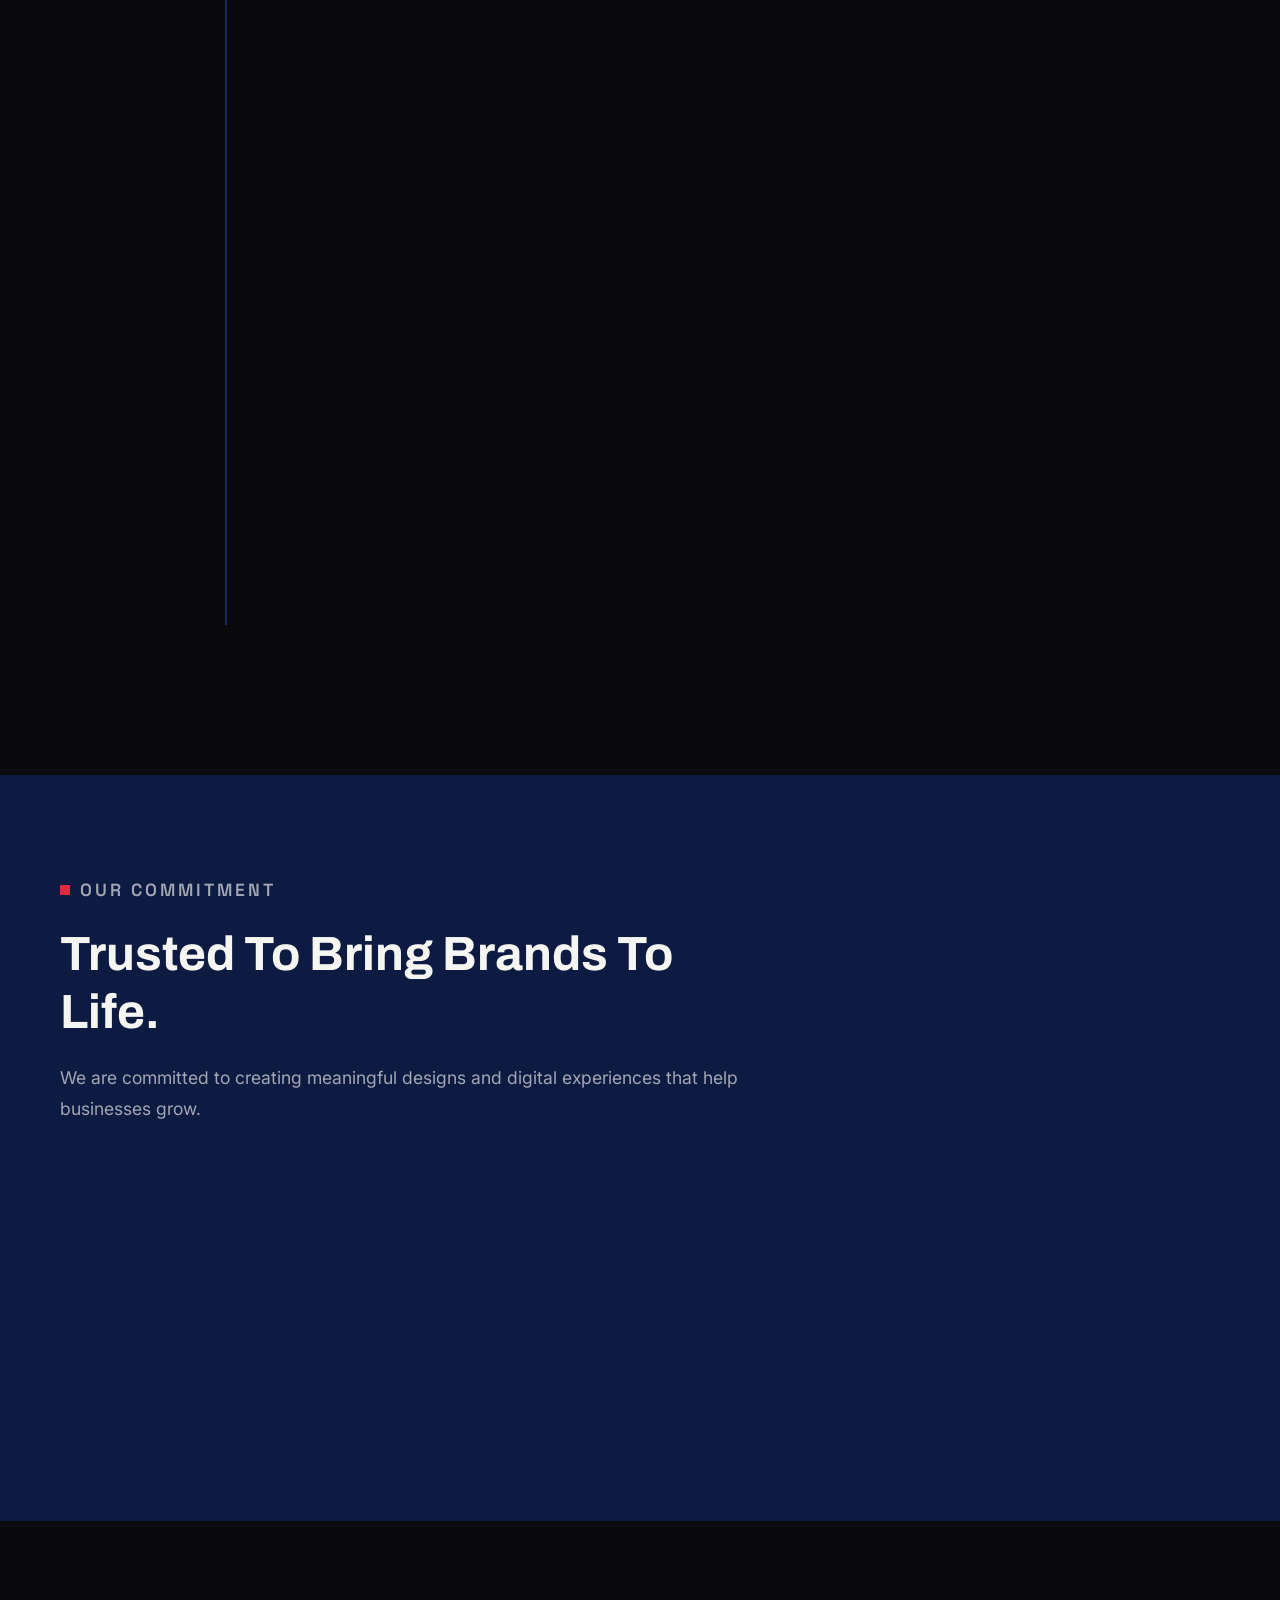
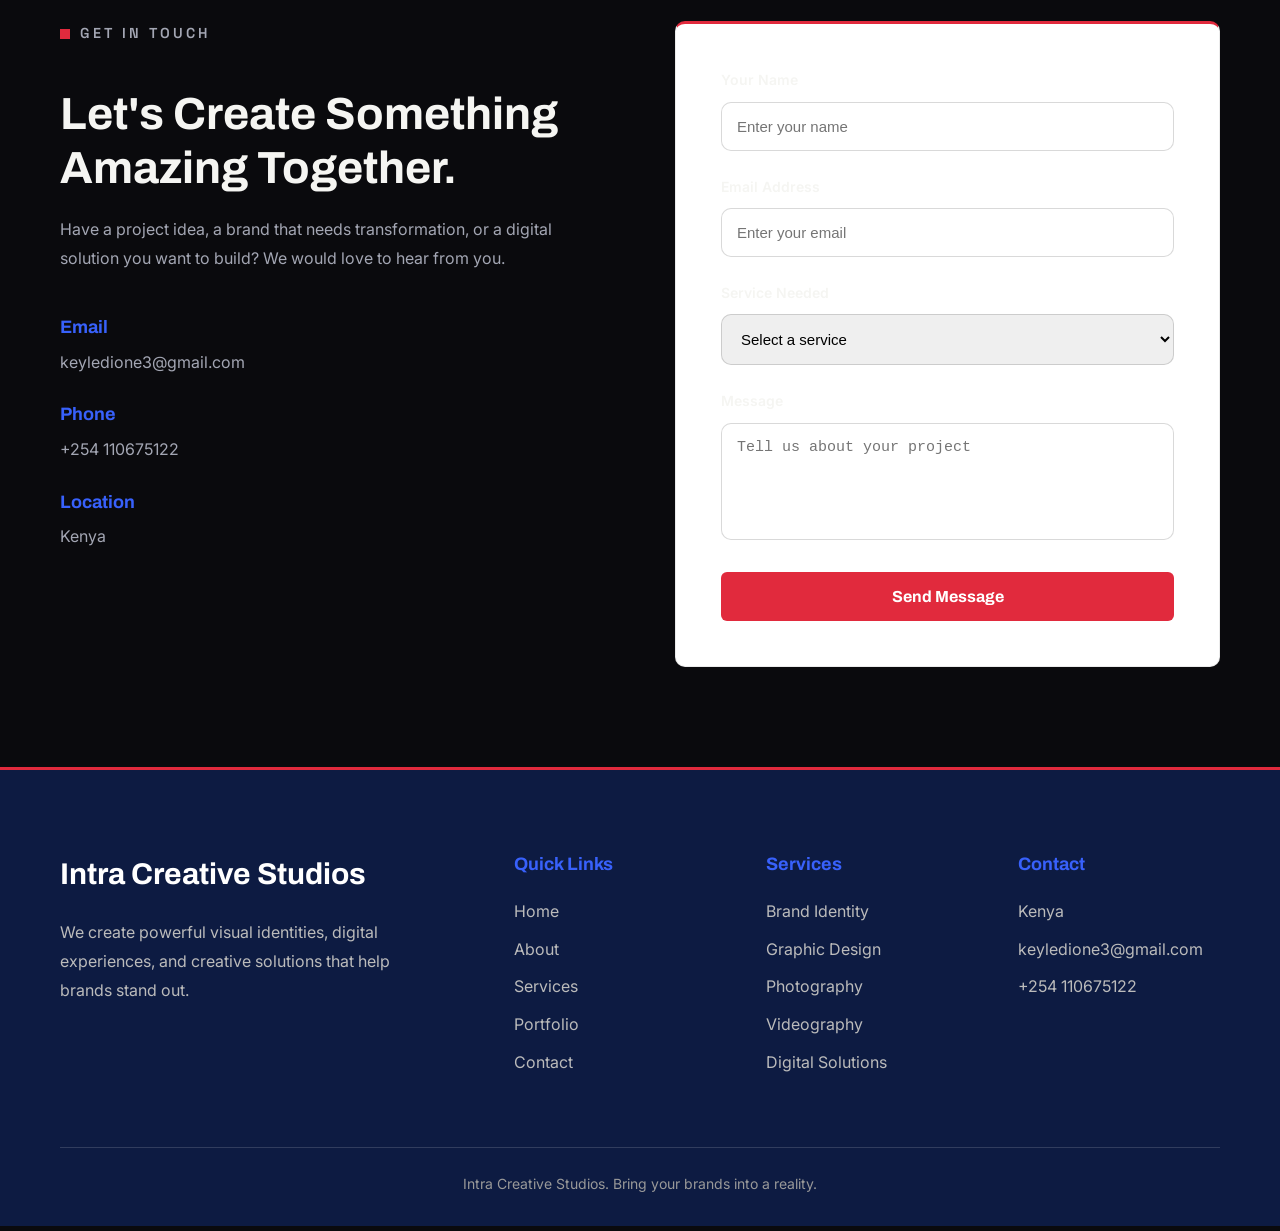
==== commit 2724b56a: "Initial Photography images" ====
--- a/index.html
+++ b/index.html
@@ -34,7 +34,7 @@
 
     <meta
       property="og:title"
-      content="Intra Creative Studios | Branding, Graphic Design, Photography & Digital Solutions"
+      content="Intra Creative Studios | Branding, Graphic Design, graphy & Digital Solutions"
     />
 
     <meta
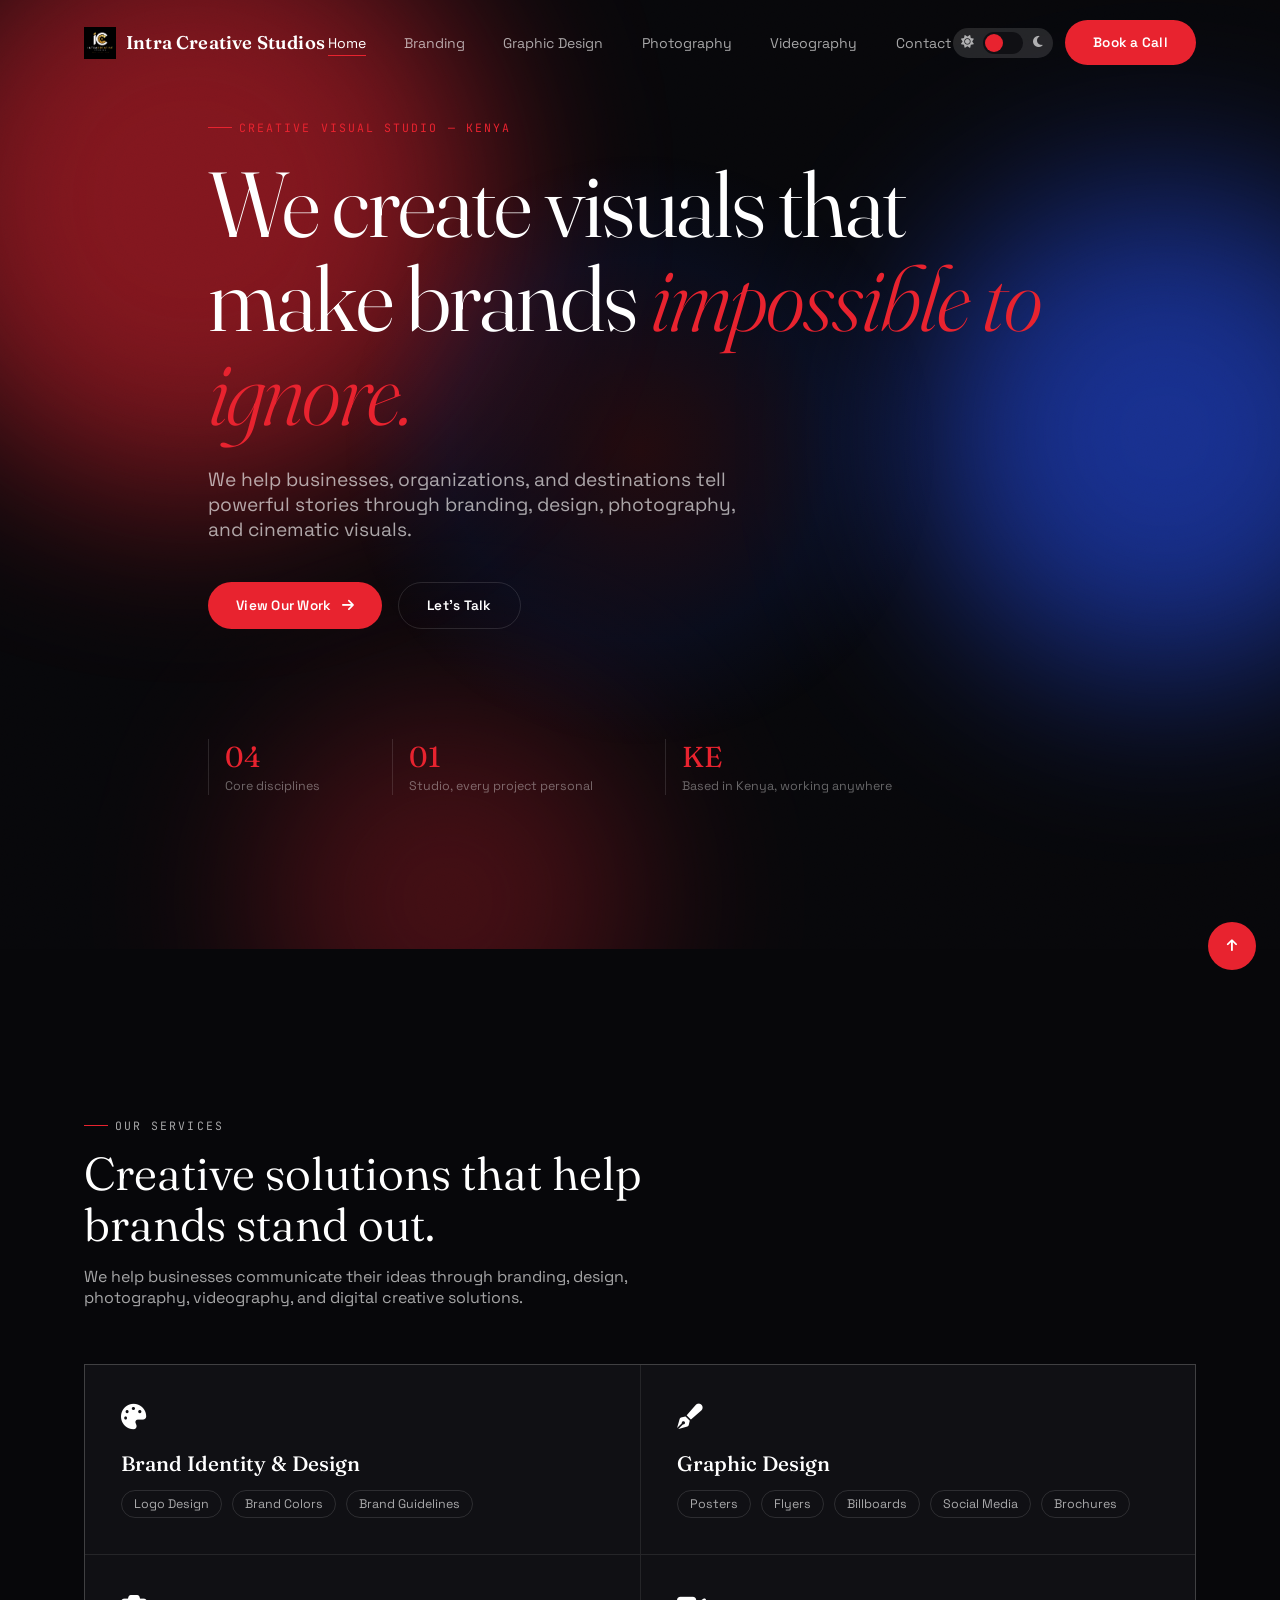
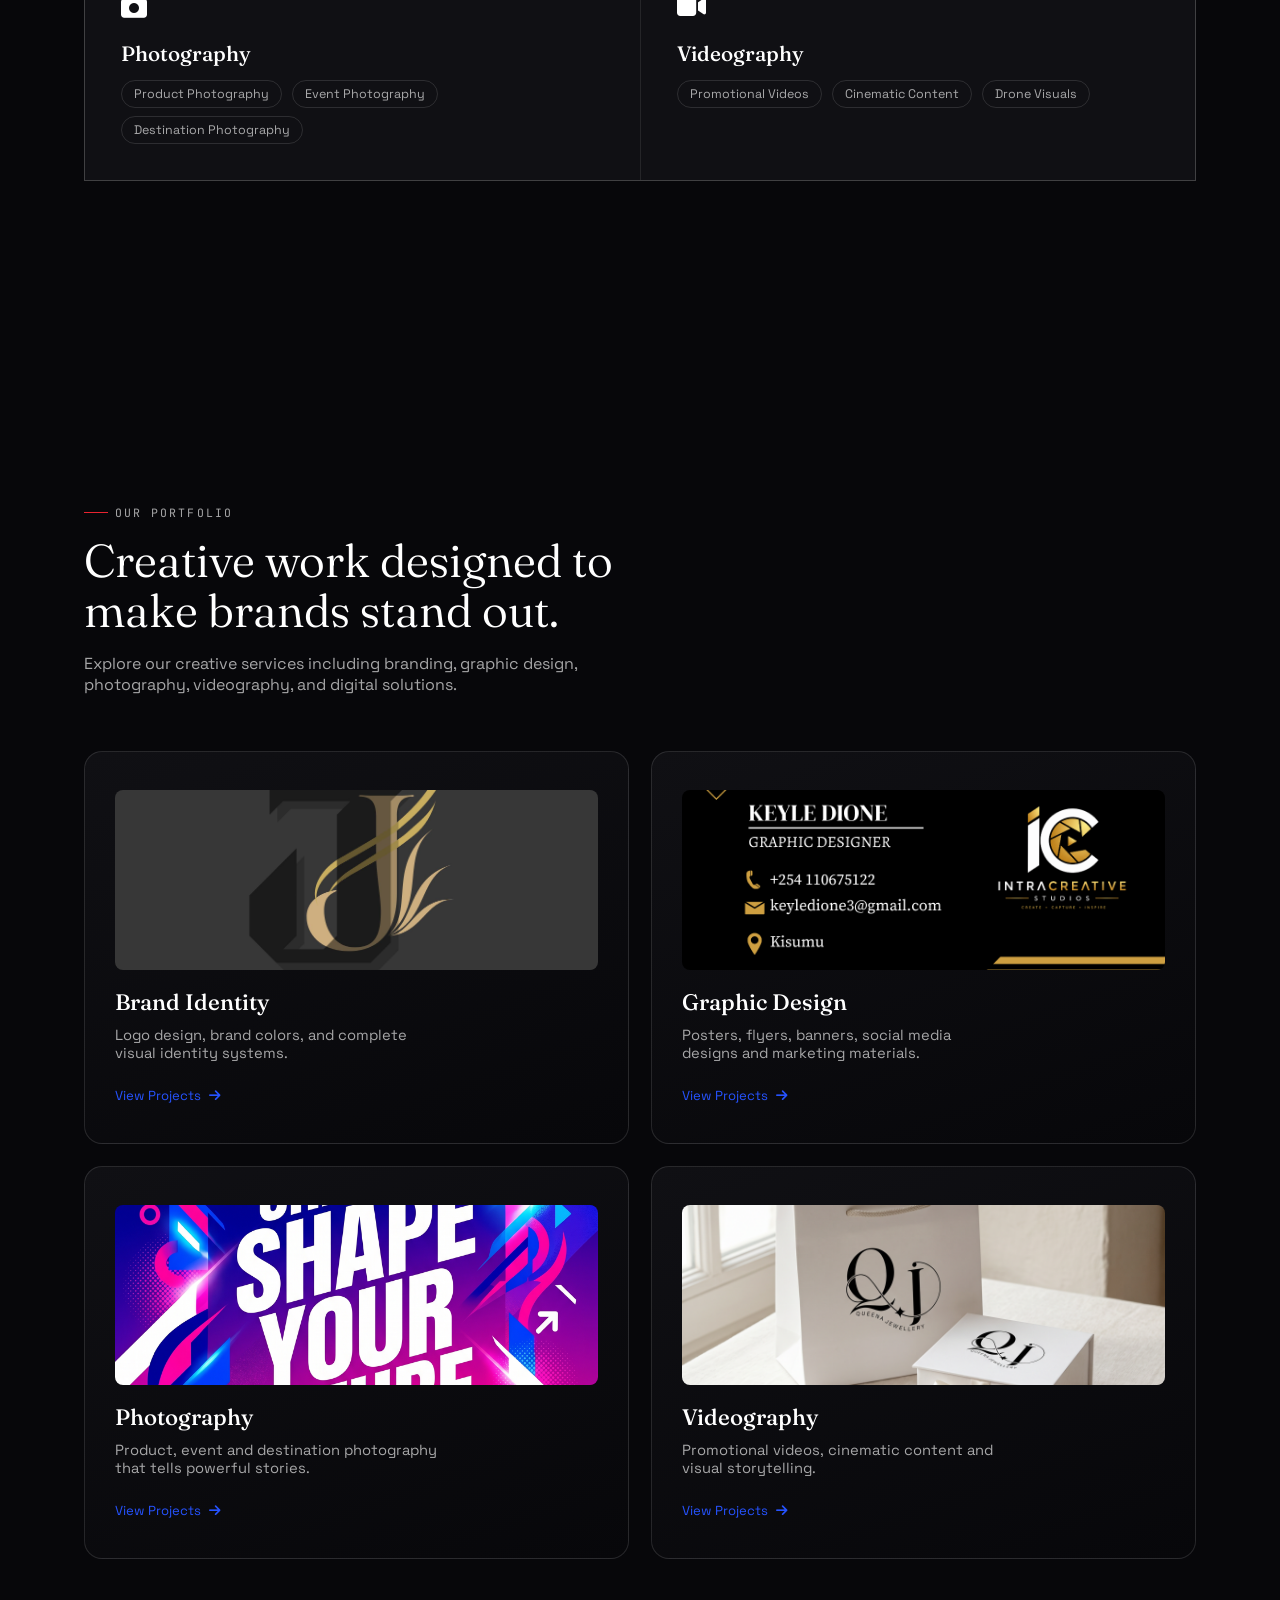
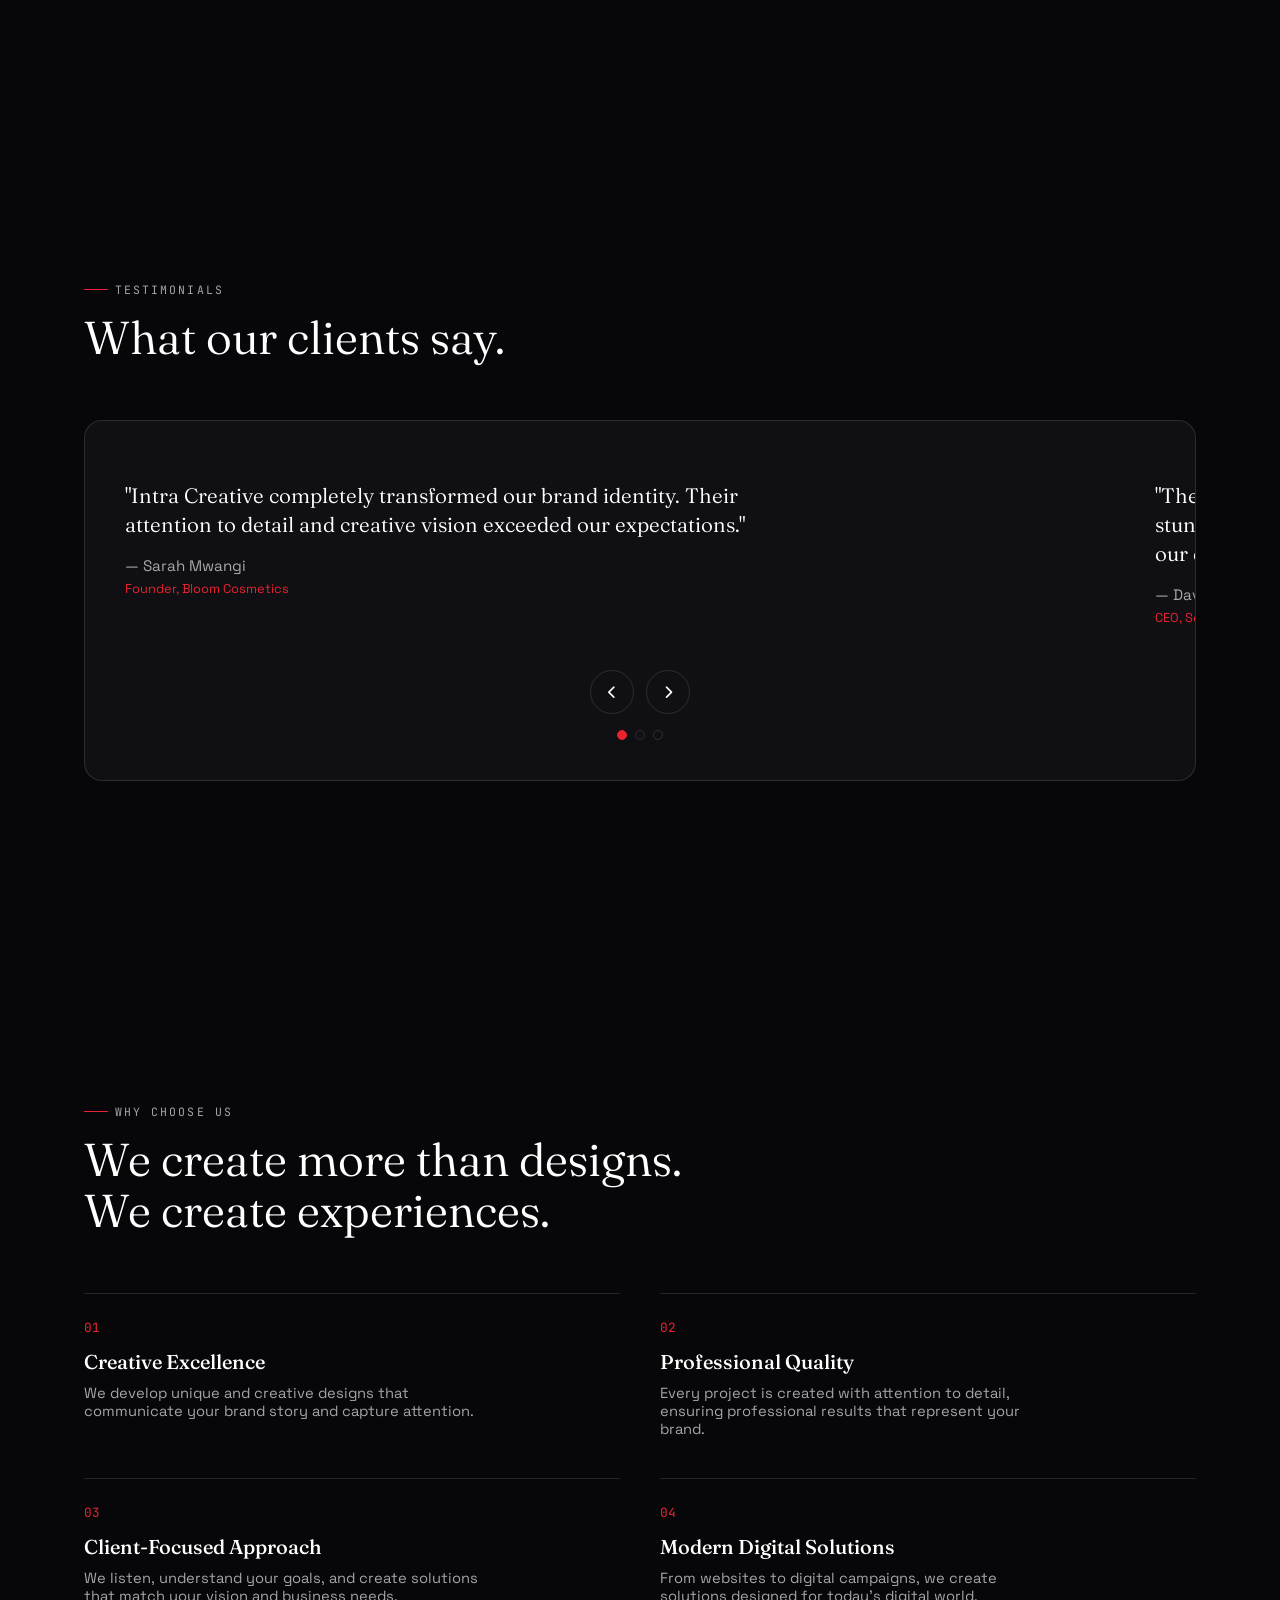
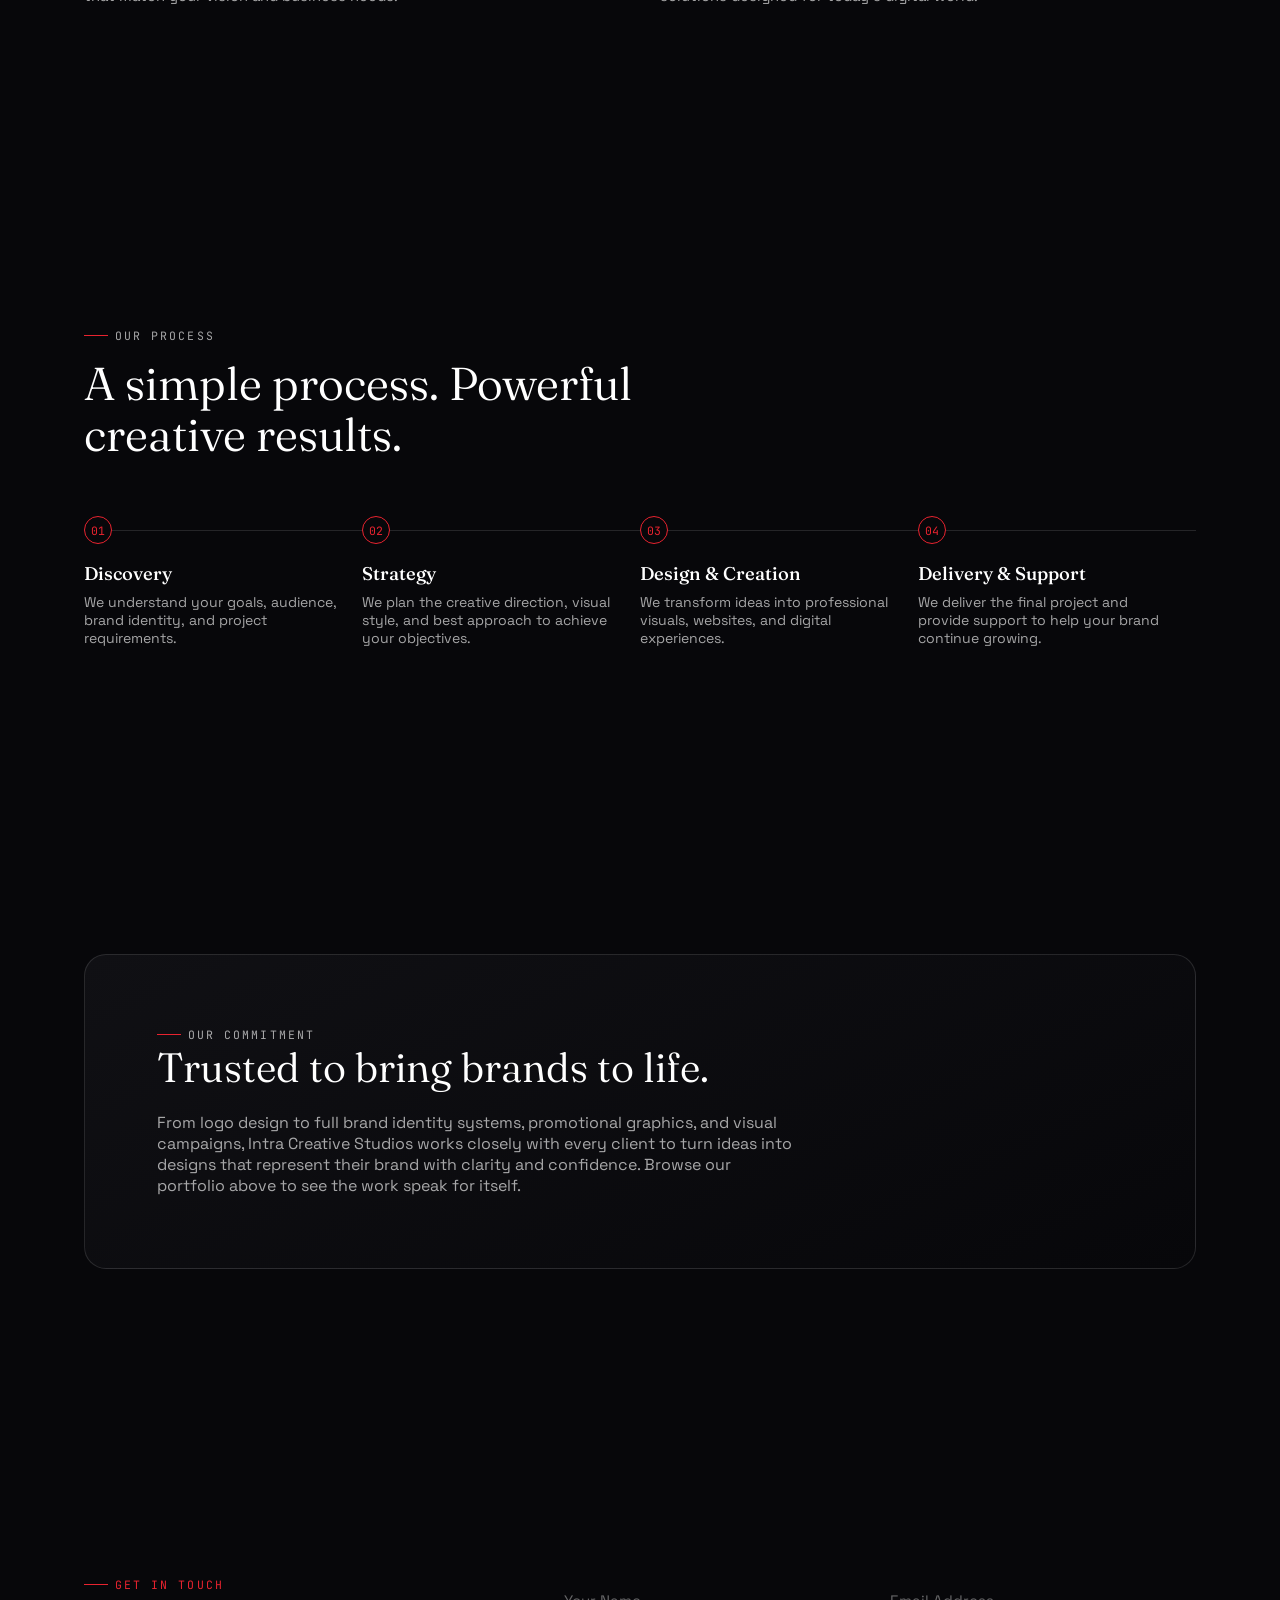
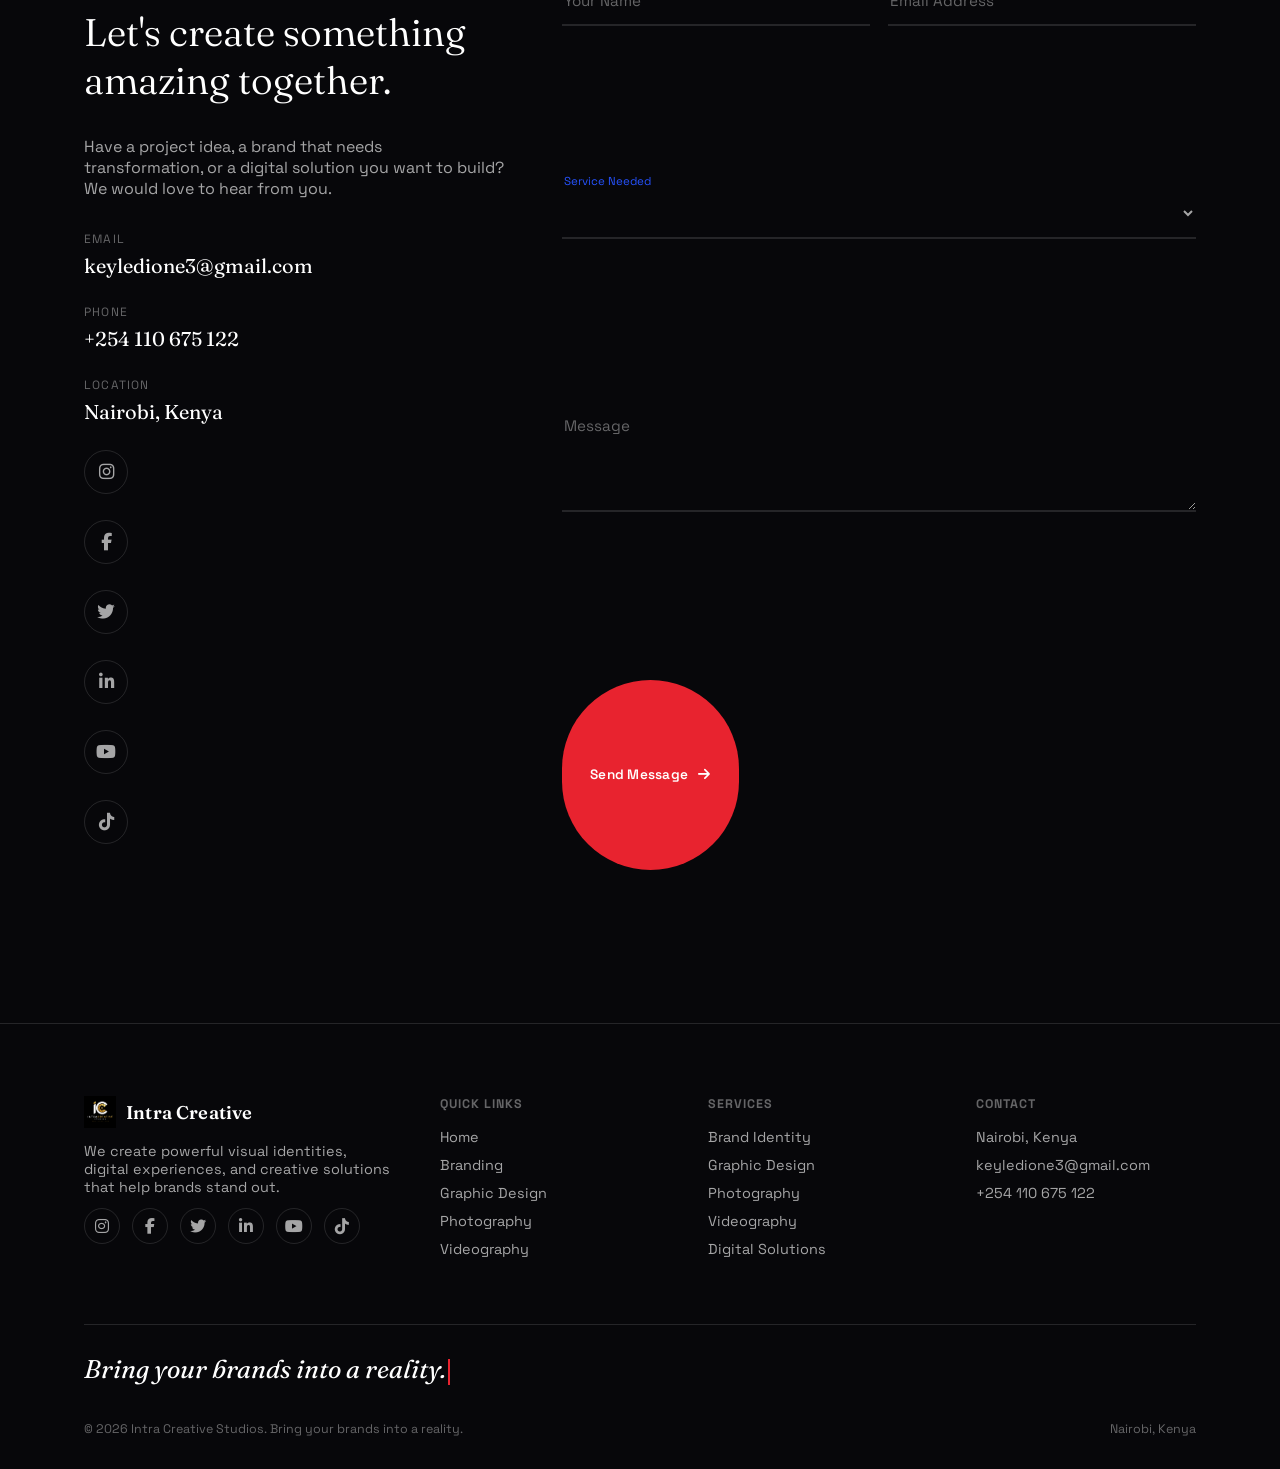
==== commit 724c31a1: "Initial intracreative studio" ====
--- a/index.html
+++ b/index.html
@@ -1,793 +1,625 @@
 <!doctype html>
 <html lang="en">
   <head>
-    <!-- Character Encoding -->
     <meta charset="UTF-8" />
-
-    <!-- Responsive Website -->
     <meta name="viewport" content="width=device-width, initial-scale=1.0" />
-
     <title>
       Intra Creative Studios | Branding, Graphic Design, Photography & Digital
       Solutions
     </title>
-
-    <!-- Website Description -->
     <meta
       name="description"
-      content="Intra Creative Studios is a creative agency specializing in brand identity, graphic design, photography, videography, and digital creative solutions that help businesses stand out."
+      content="Intra Creative Studios is a creative agency specializing in brand identity, graphic design, photography, videography, and digital creative solutions."
     />
 
-    <meta
-      name="keywords"
-      content="Intra Creative Studios, Graphic Design, Branding, Photography, Videography, Website Design, Creative Agency Kenya, Logo Design, Digital Marketing"
-    />
-
-    <meta name="author" content="Intra Creative Studios" />
-
-    <meta name="robots" content="index, follow" />
-    <!-- ==================================
-     OPEN GRAPH SEO
-================================== -->
-
-    <meta property="og:type" content="website" />
-
-    <meta
-      property="og:title"
-      content="Intra Creative Studios | Branding, Graphic Design, graphy & Digital Solutions"
-    />
-
-    <meta
-      property="og:description"
-      content="Creative branding, graphic design, photography, videography and digital solutions that help businesses stand out."
-    />
-
-    <meta property="og:image" content="assets/images/website-preview.jpg" />
-
-    <meta property="og:url" content="https://intracreativesstudio.netlify.app/" />
-
-    <meta property="og:site_name" content="Intra Creative Studios" />
-
-    <link rel="icon" href="assets/icons/favicon.ico" type="image/x-icon" />
-
-    <!-- Browser Title -->
-    <title>Intra Creative Studios | Visual Storytelling</title>
-
-    <!-- Google Fonts -->
     <link rel="preconnect" href="https://fonts.googleapis.com" />
-
     <link rel="preconnect" href="https://fonts.gstatic.com" crossorigin />
-
     <link
-      href="https://fonts.googleapis.com/css2?family=Archivo:wght@500;600;700;800;900&family=Inter:wght@300;400;500;600;700&family=Space+Grotesk:wght@500;600;700&display=swap"
+      href="https://fonts.googleapis.com/css2?family=Fraunces:ital,opsz,wght@0,9..144,300..900;1,9..144,300..900&family=Space+Grotesk:wght@400;500;600;700&family=JetBrains+Mono:wght@400;500&display=swap"
       rel="stylesheet"
     />
-
-    <!-- CSS Files -->
+    <link
+      rel="stylesheet"
+      href="https://cdnjs.cloudflare.com/ajax/libs/font-awesome/6.5.0/css/all.min.css"
+    />
     <link rel="stylesheet" href="css/style.css" />
     <link rel="stylesheet" href="css/animations.css" />
     <link rel="stylesheet" href="css/responsive.css" />
+    <link rel="icon" type="image/x-icon" href="assets/icons/favicon.ico" />
   </head>
-
   <body>
-    <!-- ==================================
-     WEBSITE LOADER
-================================== -->
-
-    <div id="loader">
-      <div class="loader-content">
-        <img
-          src="assets/images/logo.jpg"
-          alt="Intra Creative Studios Logo"
-          class="loader-logo"
-        />
-
-        <div class="loader-spinner"></div>
-
-        <p class="loader-loading-text">Loading...</p>
-      </div>
-    </div>
-    <!-- Scroll Progress Bar -->
-
-    <div class="scroll-progress"></div>
-    <header>
-      <nav>
-        <div class="container">
-          <div class="logo">
-            <a href="index.html">
-              <img
-                src="assets/images/logo.jpg"
-                alt="Intra Creative Studios Logo"
-                class="site-logo"
-              />
-            </a>
-          </div>
-          <ul class="nav-links">
-            <li><a href="#hero">Home</a></li>
-            <li><a href="#about">About</a></li>
-            <li><a href="#services">Services</a></li>
-            <li><a href="#portfolio">Portfolio</a></li>
-            <li><a href="#contact">Contact</a></li>
-          </ul>
-          <a href="#" class="btn-primary">Start a Project</a>
+    <div id="scroll-progress"></div>
+    <div id="cursor-glow"></div>
+
+    <header id="site-header">
+      <nav class="container">
+        <a href="index.html" class="logo">
+          <img
+            src="assets/images/branding/logos/logo.png"
+            alt="Intra Creative Studios"
+          />
+          <span>Intra Creative Studios </span>
+        </a>
+        <button class="hamburger" id="hamburger" aria-label="Toggle menu">
+          <span></span><span></span><span></span>
+        </button>
+        <ul class="nav-links" id="navLinks">
+          <li><a href="index.html" class="active">Home</a></li>
+          <li><a href="branding.html">Branding</a></li>
+          <li><a href="graphic-design.html">Graphic Design</a></li>
+          <li><a href="photography.html">Photography</a></li>
+          <li><a href="videography.html">Videography</a></li>
+          <li><a href="#contact">Contact</a></li>
+          <li class="nav-cta nav-cta-mobile">
+            <button class="btn btn-primary" id="bookCallBtn">
+              Book a Call
+            </button>
+          </li>
+        </ul>
+        <div style="display: flex; align-items: center; gap: 12px">
+          <button
+            class="theme-toggle"
+            id="themeToggle"
+            aria-label="Toggle theme"
+          >
+            <span class="icon-wrap"><i class="fas fa-sun"></i></span>
+            <span class="toggle-track"><span class="toggle-thumb"></span></span>
+            <span class="icon-wrap"><i class="fas fa-moon"></i></span>
+          </button>
+          <button
+            class="btn btn-primary nav-cta-desktop"
+            id="bookCallBtnDesktop"
+          >
+            Book a Call
+          </button>
         </div>
       </nav>
     </header>
 
-    <main>
-      <section id="hero">
-        <div class="hero-content">
-          <div class="hero-text">
-            <p class="hero-tag">CREATIVE VISUAL STUDIO</p>
-
-            <h1>We Create Visuals That Make Brands Impossible To Ignore.</h1>
-
-            <p class="hero-description">
-              We help businesses, organizations, and destinations tell powerful
-              stories through branding, design, photography, and cinematic
-              visuals.
-            </p>
-
-            <div class="hero-buttons">
-              <a href="#portfolio" class="btn-primary">View Our Work</a>
-
-              <a href="#contact" class="btn-secondary">Let's Talk</a>
-            </div>
-          </div>
-
-          <!-- IMAGE MOVED OUTSIDE hero-text -->
-          <div class="hero-image">
-            <div class="image-card crop-frame">
+    <section id="hero">
+      <div class="mesh"><span></span><span></span><span></span></div>
+      <div class="grain"></div>
+      <div class="container hero-inner">
+        <p class="eyebrow hero-eyebrow">Creative Visual Studio &mdash; Kenya</p>
+        <h1 class="headline">
+          We create visuals that make brands <em>impossible to ignore.</em>
+        </h1>
+        <p class="hero-sub">
+          We help businesses, organizations, and destinations tell powerful
+          stories through branding, design, photography, and cinematic visuals.
+        </p>
+        <div class="hero-ctas">
+          <a href="#portfolio" class="btn btn-primary"
+            >View Our Work <i class="fas fa-arrow-right"></i
+          ></a>
+          <a href="#contact" class="btn btn-ghost">Let's Talk</a>
+        </div>
+        <div class="hero-meta">
+          <div>
+            <span class="num">04</span
+            ><span class="label">Core disciplines</span>
+          </div>
+          <div>
+            <span class="num">01</span
+            ><span class="label">Studio, every project personal</span>
+          </div>
+          <div>
+            <span class="num">KE</span
+            ><span class="label">Based in Kenya, working anywhere</span>
+          </div>
+        </div>
+      </div>
+    </section>
+
+    <section id="services">
+      <div class="container">
+        <div class="section-head reveal-up">
+          <p class="eyebrow">Our Services</p>
+          <h2>Creative solutions that help brands stand out.</h2>
+          <p>
+            We help businesses communicate their ideas through branding, design,
+            photography, videography, and digital creative solutions.
+          </p>
+        </div>
+        <div class="svc-grid reveal-up">
+          <a href="branding.html" class="svc-card">
+            <div class="svc-icon"><i class="fas fa-palette"></i></div>
+            <h3>Brand Identity &amp; Design</h3>
+            <ul>
+              <li>Logo Design</li>
+              <li>Brand Colors</li>
+              <li>Brand Guidelines</li>
+            </ul>
+          </a>
+          <a href="graphic-design.html" class="svc-card">
+            <div class="svc-icon"><i class="fas fa-pen-fancy"></i></div>
+            <h3>Graphic Design</h3>
+            <ul>
+              <li>Posters</li>
+              <li>Flyers</li>
+              <li>Billboards</li>
+              <li>Social Media</li>
+              <li>Brochures</li>
+            </ul>
+          </a>
+          <a href="photography.html" class="svc-card">
+            <div class="svc-icon"><i class="fas fa-camera"></i></div>
+            <h3>Photography</h3>
+            <ul>
+              <li>Product Photography</li>
+              <li>Event Photography</li>
+              <li>Destination Photography</li>
+            </ul>
+          </a>
+          <a href="videography.html" class="svc-card">
+            <div class="svc-icon"><i class="fas fa-video"></i></div>
+            <h3>Videography</h3>
+            <ul>
+              <li>Promotional Videos</li>
+              <li>Cinematic Content</li>
+              <li>Drone Visuals</li>
+            </ul>
+          </a>
+        </div>
+      </div>
+    </section>
+
+    <section id="portfolio">
+      <div class="container">
+        <div class="section-head reveal-up">
+          <p class="eyebrow">Our Portfolio</p>
+          <h2>Creative work designed to make brands stand out.</h2>
+          <p>
+            Explore our creative services including branding, graphic design,
+            photography, videography, and digital solutions.
+          </p>
+        </div>
+        <div class="pf-grid reveal-up" id="pf-grid">
+          <a href="branding.html" class="pf-card" data-tilt>
+            <div class="pf-image">
               <img
-                src="assets/images/hero-branding.jpg"
-                alt="Brand identity mockup for IntraCreative Studios"
+                src="assets/images/branding/logos/logo-01.jpg"
+                alt="Brand Identity"
               />
             </div>
-          </div>
-        </div>
-      </section>
-
-      <section id="about" class="about">
-        <div class="container">
-          <div class="about-content">
-            <div class="about-image crop-frame">
+            <h3>Brand Identity</h3>
+            <p>
+              Logo design, brand colors, and complete visual identity systems.
+            </p>
+            <span class="pf-link"
+              >View Projects <i class="fas fa-arrow-right"></i
+            ></span>
+          </a>
+
+          <a href="graphic-design.html" class="pf-card" data-tilt>
+            <div class="pf-image">
               <img
-                src="assets/images/about-image.jpg"
-                alt="Creative studio workspace"
+                src="assets/images/graphic-design/flyers/flyer-01.jpg"
+                alt="Graphic Design"
               />
             </div>
-
-            <div class="about-text">
-              <p class="section-tag">ABOUT INTRA CREATIVE</p>
-
-              <h2>We Transform Ideas Into Powerful Visual Experiences.</h2>
-
-              <p>
-                Intra Creative Studios helps businesses, organizations, and
-                destinations tell meaningful stories through branding, design,
-                photography, and cinematic visuals.
-              </p>
-
-              <a href="#" class="btn-primary"> Learn More </a>
-            </div>
-          </div>
-        </div>
-      </section>
-
-      <section id="services" class="services">
-        <div class="container">
-          <div class="section-header">
-            <p class="section-tag">OUR SERVICES</p>
-
-            <h2>Creative Solutions That Help Brands Stand Out.</h2>
-
-            <p>
-              We help businesses communicate their ideas through branding,
-              design, photography, videography, and digital creative solutions.
-            </p>
-          </div>
-
-          <div class="services-grid">
-            <!-- Brand Identity -->
-            <div class="service-card">
-              <div class="service-header">
-                <div class="service-icon">🎨</div>
-
-                <h3>Brand Identity & Design</h3>
-
-                <span class="service-toggle">▼</span>
-              </div>
-
-              <div class="service-details">
-                <ul>
-                  <li>Logo Design</li>
-                  <li>Brand Colors</li>
-                  <li>Brand Guidelines</li>
-                </ul>
-              </div>
-            </div>
-
-            <!-- Graphic Design -->
-            <div class="service-card">
-              <div class="service-header">
-                <div class="service-icon">🖌️</div>
-
-                <h3>Graphic Design</h3>
-
-                <span class="service-toggle">▼</span>
-              </div>
-
-              <div class="service-details">
-                <ul>
-                  <li>Posters</li>
-                  <li>Flyers</li>
-                  <li>Billboards</li>
-                  <li>Roll-up Banners</li>
-                  <li>Social Media Posts</li>
-                  <li>Instagram Carousels</li>
-                  <li>Event Banners</li>
-                  <li>Brochures</li>
-                  <li>Menus</li>
-                </ul>
-              </div>
-            </div>
-
-            <!-- Photography -->
-            <div class="service-card">
-              <div class="service-header">
-                <div class="service-icon">📸</div>
-
-                <h3>Photography</h3>
-
-                <span class="service-toggle">▼</span>
-              </div>
-
-              <div class="service-details">
-                <ul>
-                  <li>Product Photography</li>
-                  <li>Event Photography</li>
-                  <li>Destination Photography</li>
-                </ul>
-              </div>
-            </div>
-
-            <!-- Videography -->
-            <div class="service-card">
-              <div class="service-header">
-                <div class="service-icon">🎬</div>
-
-                <h3>Videography</h3>
-
-                <span class="service-toggle">▼</span>
-              </div>
-
-              <div class="service-details">
-                <ul>
-                  <li>Promotional Videos</li>
-                  <li>Cinematic Content</li>
-                  <li>Drone Visuals</li>
-                </ul>
-              </div>
-            </div>
-          </div>
-        </div>
-      </section>
-
-      <section id="portfolio" class="portfolio">
-        <div class="container">
-          <div class="section-header">
-            <p class="section-tag">OUR PORTFOLIO</p>
-
-            <h2>Creative Work Designed To Make Brands Stand Out.</h2>
-
-            <p>
-              Explore our creative services including branding, graphic design,
-              photography, videography, and digital solutions.
-            </p>
-          </div>
-          <!-- Portfolio Navigation -->
-
-          <div class="portfolio-navigation">
-            <a href="index.html#portfolio"> All Projects </a>
-
-            <a href="branding.html"> Brand Identity </a>
-
-            <a href="graphic-design.html"> Graphic Design </a>
-
-            <a href="photography.html"> Photography </a>
-
-            <a href="videography.html"> Videography </a>
-          </div>
-
-          <div class="portfolio-categories">
-            <!-- Brand Identity -->
-
-            <div class="portfolio-category-card">
-              <div class="category-icon">🎨</div>
-
-              <h3>Brand Identity</h3>
-
-              <p>
-                Logo design, brand colors, and complete visual identity systems.
-              </p>
-
-              <a href="branding.html" class="portfolio-btn">
-                View Our Projects →
-              </a>
-            </div>
-
-            <!-- Graphic Design -->
-
-            <div class="portfolio-category-card">
-              <div class="category-icon">🖌️</div>
-
-              <h3>Graphic Design</h3>
-
-              <p>
-                Posters, flyers, banners, social media designs and marketing
-                materials.
-              </p>
-
-              <a href="graphic-design.html" class="portfolio-btn">
-                View Our Projects →
-              </a>
-            </div>
-
-            <!-- Photography -->
-
-            <div class="portfolio-category-card">
-              <div class="category-icon">📸</div>
-
-              <h3>Photography</h3>
-
-              <p>
-                Product, event and destination photography that tells powerful
-                stories.
-              </p>
-
-              <a href="photography.html" class="portfolio-btn">
-                View Our Projects →
-              </a>
-            </div>
-
-            <!-- Videography -->
-
-            <div class="portfolio-category-card">
-              <div class="category-icon">🎬</div>
-
-              <h3>Videography</h3>
-
-              <p>
-                Promotional videos, cinematic content and visual storytelling.
-              </p>
-
-              <a href="videography.html" class="portfolio-btn">
-                View Our Projects →
-              </a>
-            </div>
-          </div>
-        </div>
-      </section>
-      <!-- ==============================
-     WHY CHOOSE US SECTION
-================================ -->
-
-      <section id="why-us" class="why-us-section">
-        <div class="container">
-          <!-- My Section Heading -->
-
-          <div class="section-header">
-            <p class="section-tag">WHY CHOOSE US </p>
-
-            <h2>We Create More Than Designs. We Create Experiences.</h2>
-
-            <p>
-              At Intra Creative Studios, we combine creativity, strategy, and
-              technology to create powerful visual solutions that help brands
-              stand out.
-            </p>
-          </div>
-
-          <!-- Why Us Cards -->
-
-          <div class="why-us-grid">
-            <!-- Card 1 -->
-
-            <div class="why-us-card reveal">
-              <div class="why-us-number">01</div>
-
-              <h3>Creative Excellence</h3>
-
-              <p>
-                We develop unique and creative designs that communicate your
-                brand story and capture attention.
-              </p>
-            </div>
-
-            <!-- Card 2 -->
-
-            <div class="why-us-card reveal">
-              <div class="why-us-number">02<g/div>
-
-              <h3>Professional Quality</h3>
-
-              <p>
-                Every project is created with attention to detail, ensuring
-                professional results that represent your brand.
-              </p>
-            </div>
-
-            <!-- Card 3 -->
-
-            <div class="why-us-card reveal">
-              <div class="why-us-number">03</div>
-
-              <h3>Client-Focused Approach</h3>
-
-              <p>
-                We listen, understand your goals, and create solutions that
-                match your vision and business needs.
-              </p>
-            </div>
-
-            <!-- Card 4 -->
-
-            <div class="why-us-card reveal">
-              <div class="why-us-number">04</div>
-
-              <h3>Modern Digital Solutions</h3>
-
-              <p>
-                From websites to digital campaigns, we create solutions designed
-                for today's digital world.
-              </p>
-            </div>
-          </div>
-        </div>
-      </section>
-
-      <section id="process">
-        <!-- ==============================
-     CREATIVE PROCESS SECTION
-================================ -->
-
-        <section id="process" class="process-section">
-          <div class="container">
-            <!-- Section Header -->
-
-            <div class="section-header">
-              <p class="section-tag">OUR PROCESS</p>
-
-              <h2>A Simple Process. Powerful Creative Results.</h2>
-
-              <p>
-                We follow a structured creative process that transforms ideas
-                into meaningful designs, digital experiences, and powerful brand
-                solutions.
-              </p>
-            </div>
-
-            <!-- Process Steps -->
-
-            <div class="process-wrapper">
-              <!-- Step 1 -->
-
-              <div class="process-card reveal">
-                <div class="process-number">01</div>
-
-                <div class="process-content">
-                  <h3>Discovery</h3>
-
-                  <p>
-                    We understand your goals, audience, brand identity, and
-                    project requirements before creating a solution.
-                  </p>
-                </div>
-              </div>
-
-              <!-- Step 2 -->
-
-              <div class="process-card reveal">
-                <div class="process-number">02</div>
-
-                <div class="process-content">
-                  <h3>Strategy</h3>
-
-                  <p>
-                    We plan the creative direction, visual style, and best
-                    approach to achieve your objectives.
-                  </p>
-                </div>
-              </div>
-
-              <!-- Step 3 -->
-
-              <div class="process-card reveal">
-                <div class="process-number">03</div>
-
-                <div class="process-content">
-                  <h3>Design & Creation</h3>
-
-                  <p>
-                    We transform ideas into professional visuals, websites, and
-                    digital experiences.
-                  </p>
-                </div>
-              </div>
-
-              <!-- Step 4 -->
-
-              <div class="process-card reveal">
-                <div class="process-number">04</div>
-
-                <div class="process-content">
-                  <h3>Delivery & Support</h3>
-
-                  <p>
-                    We deliver the final project and provide support to help
-                    your brand continue growing.
-                  </p>
-                </div>
-              </div>
-            </div>
-          </div>
-        </section>
-      </section>
-
-      <section id="testimonials">
-        <!-- ==============================
-     TESTIMONIALS SECTION
-================================ -->
-
-        <section id="testimonials" class="testimonials-section">
-          <div class="container">
-            <!-- Section Header -->
-
-            <div class="section-header">
-              <p class="section-tag">OUR COMMITMENT</p>
-
-              <h2>Trusted To Bring Brands To Life.</h2>
-
-              <p>
-                We are committed to creating meaningful designs and digital
-                experiences that help businesses grow.
-              </p>
-            </div>
-
-            <!-- Trust Statement -->
-
-            <div class="trust-statement reveal">
-              <p>
-                From logo design to full brand identity systems, promotional
-                graphics, and visual campaigns, Intra Creative Studios works
-                closely with every client to turn ideas into designs that
-                represent their brand with clarity and confidence. Browse our
-                portfolio above to see the work speak for itself.
-              </p>
-            </div>
-          </div>
-        </section>
-      </section>
-
-      <section id="contact">
-        <!-- ==============================
-     CONTACT SECTION
-================================ -->
-
-        <section id="contact" class="contact-section">
-          <div class="container">
-            <div class="contact-wrapper">
-              <!-- Contact Information -->
-
-              <div class="contact-info">
-                <p class="section-tag">GET IN TOUCH</p>
-
-                <h2>Let's Create Something Amazing Together.</h2>
-
-                <p>
-                  Have a project idea, a brand that needs transformation, or a
-                  digital solution you want to build? We would love to hear from
-                  you.
-                </p>
-
-                <div class="contact-details">
-                  <div class="contact-item">
-                    <h3>Email</h3>
-
-                    <p>keyledione3@gmail.com</p>
-                  </div>
-
-                  <div class="contact-item">
-                    <h3>Phone</h3>
-
-                    <p>+254 110675122</p>
-                  </div>
-
-                  <div class="contact-item">
-                    <h3>Location</h3>
-
-                    <p>Kenya</p>
-                  </div>
-                </div>
-              </div>
-
-              <!-- Contact Form -->
-
-              <div class="contact-form-wrapper">
-                <form
-                  id="contact-form"
-                  class="contact-form"
-                  name="contact"
-                  method="POST"
-                  action="/success.html"
-                  data-netlify="true"
-                  netlify-honeypot="bot-field"
-                >
-                  <input type="hidden" name="form-name" value="contact" />
-
-                  <p hidden>
-                    <label>
-                      Don't fill this out:
-                      <input name="bot-field" />
-                    </label>
-                  </p>
-                  <div class="form-group">
-                    <label> Your Name </label>
-
-                    <input
-                      type="text"
-                      name="name"
-                      placeholder="Enter your name"
-                      required
-                    />
-                  </div>
-
-                  <div class="form-group">
-                    <label> Email Address </label>
-
-                    <input
-                      type="email"
-                      name="email"
-                      placeholder="Enter your email"
-                      required
-                    />
-                  </div>
-
-                  <div class="form-group">
-                    <label> Service Needed </label>
-
-                    <select name="service" required>
-                      <option value="">Select a service</option>
-
-                      <option value="Brand Identity">Brand Identity</option>
-
-                      <option value="Graphic Design">Graphic Design</option>
-
-                      <option value="Photography">Photography</option>
-
-                      <option value="Videography">Videography</option>
-
-                      <option value="Digital Creative Solutions">
-                        Digital Creative Solutions
-                      </option>
-                    </select>
-                  </div>
-
-                  <div class="form-group">
-                    <label> Message </label>
-
-                    <textarea
-                      name="message"
-                      rows="5"
-                      placeholder="Tell us about your project"
-                      required
-                    ></textarea>
-                  </div>
-
-                  <button id="submit-button" type="submit">Send Message</button>
-                </form>
-              </div>
-            </div>
-          </div>
-        </section>
-      </section>
-    </main>
-    <!-- ==================================
-     IMAGE LIGHTBOX
-================================== -->
-
-    <div id="lightbox">
-      <span id="lightbox-close">&times;</span>
-
-      <img id="lightbox-image" src="" alt="Portfolio Image" />
+            <h3>Graphic Design</h3>
+            <p>
+              Posters, flyers, banners, social media designs and marketing
+              materials.
+            </p>
+            <span class="pf-link"
+              >View Projects <i class="fas fa-arrow-right"></i
+            ></span>
+          </a>
+
+          <a href="photography.html" class="pf-card" data-tilt>
+            <div class="pf-image">
+              <img
+                src="assets/images/branding/mockups/mockup-01.jpg"
+                alt="Photography"
+              />
+            </div>
+            <h3>Photography</h3>
+            <p>
+              Product, event and destination photography that tells powerful
+              stories.
+            </p>
+            <span class="pf-link"
+              >View Projects <i class="fas fa-arrow-right"></i
+            ></span>
+          </a>
+
+          <a href="videography.html" class="pf-card" data-tilt>
+            <div class="pf-image">
+              <img
+                src="assets/images/branding/mockups/mockup-07.jpg"
+                alt="Videography"
+              />
+            </div>
+            <h3>Videography</h3>
+            <p>
+              Promotional videos, cinematic content and visual storytelling.
+            </p>
+            <span class="pf-link"
+              >View Projects <i class="fas fa-arrow-right"></i
+            ></span>
+          </a>
+        </div>
+      </div>
+    </section>
+
+    <section id="testimonials">
+      <div class="container">
+        <div class="section-head reveal-up">
+          <p class="eyebrow">Testimonials</p>
+          <h2>What our clients say.</h2>
+        </div>
+        <div class="testimonial-slider reveal-up" id="testimonialSlider">
+          <div class="slider-track" id="sliderTrack">
+            <div class="slide">
+              <blockquote>
+                "Intra Creative completely transformed our brand identity. Their
+                attention to detail and creative vision exceeded our
+                expectations."
+              </blockquote>
+              <cite>— Sarah Mwangi <span>Founder, Bloom Cosmetics</span></cite>
+            </div>
+            <div class="slide">
+              <blockquote>
+                "The photography work done for our resort was absolutely
+                stunning. Every image tells a story that captures the essence of
+                our destination."
+              </blockquote>
+              <cite>— David Ochieng <span>CEO, Serenity Resorts</span></cite>
+            </div>
+            <div class="slide">
+              <blockquote>
+                "Working with Intra Creative on our promotional video was a
+                game-changer. The cinematic quality and storytelling blew us
+                away."
+              </blockquote>
+              <cite
+                >— Grace Akinyi
+                <span>Marketing Director, TechHub Kenya</span></cite
+              >
+            </div>
+          </div>
+          <div class="slider-controls">
+            <button id="prevSlide"><i class="fas fa-chevron-left"></i></button>
+            <button id="nextSlide"><i class="fas fa-chevron-right"></i></button>
+          </div>
+          <div class="slider-dots" id="sliderDots"></div>
+        </div>
+      </div>
+    </section>
+
+    <section id="why">
+      <div class="container">
+        <div class="section-head reveal-up">
+          <p class="eyebrow">Why Choose Us</p>
+          <h2>We create more than designs. We create experiences.</h2>
+        </div>
+        <div class="why-grid reveal-up">
+          <div class="why-item">
+            <span class="idx">01</span>
+            <h3>Creative Excellence</h3>
+            <p>
+              We develop unique and creative designs that communicate your brand
+              story and capture attention.
+            </p>
+          </div>
+          <div class="why-item">
+            <span class="idx">02</span>
+            <h3>Professional Quality</h3>
+            <p>
+              Every project is created with attention to detail, ensuring
+              professional results that represent your brand.
+            </p>
+          </div>
+          <div class="why-item">
+            <span class="idx">03</span>
+            <h3>Client-Focused Approach</h3>
+            <p>
+              We listen, understand your goals, and create solutions that match
+              your vision and business needs.
+            </p>
+          </div>
+          <div class="why-item">
+            <span class="idx">04</span>
+            <h3>Modern Digital Solutions</h3>
+            <p>
+              From websites to digital campaigns, we create solutions designed
+              for today's digital world.
+            </p>
+          </div>
+        </div>
+      </div>
+    </section>
+
+    <section id="process">
+      <div class="container">
+        <div class="section-head reveal-up">
+          <p class="eyebrow">Our Process</p>
+          <h2>A simple process. Powerful creative results.</h2>
+        </div>
+        <div class="timeline reveal-up">
+          <div class="tl-step">
+            <div class="tl-dot">01</div>
+            <h3>Discovery</h3>
+            <p>
+              We understand your goals, audience, brand identity, and project
+              requirements.
+            </p>
+          </div>
+          <div class="tl-step">
+            <div class="tl-dot">02</div>
+            <h3>Strategy</h3>
+            <p>
+              We plan the creative direction, visual style, and best approach to
+              achieve your objectives.
+            </p>
+          </div>
+          <div class="tl-step">
+            <div class="tl-dot">03</div>
+            <h3>Design &amp; Creation</h3>
+            <p>
+              We transform ideas into professional visuals, websites, and
+              digital experiences.
+            </p>
+          </div>
+          <div class="tl-step">
+            <div class="tl-dot">04</div>
+            <h3>Delivery &amp; Support</h3>
+            <p>
+              We deliver the final project and provide support to help your
+              brand continue growing.
+            </p>
+          </div>
+        </div>
+      </div>
+    </section>
+
+    <section id="commitment">
+      <div class="container">
+        <div class="commit reveal-up">
+          <p class="eyebrow">Our Commitment</p>
+          <h2>Trusted to bring brands to life.</h2>
+          <p>
+            From logo design to full brand identity systems, promotional
+            graphics, and visual campaigns, Intra Creative Studios works closely
+            with every client to turn ideas into designs that represent their
+            brand with clarity and confidence. Browse our portfolio above to see
+            the work speak for itself.
+          </p>
+        </div>
+      </div>
+    </section>
+
+    <section id="contact">
+      <div class="container grid">
+        <div class="contact-info reveal-up">
+          <p class="eyebrow">Get In Touch</p>
+          <h2
+            style="
+              font-family: &quot;Fraunces&quot;, serif;
+              font-weight: 340;
+              font-size: clamp(1.8rem, 3vw, 2.4rem);
+              margin: 16px 0 32px;
+              max-width: 16ch;
+            "
+          >
+            Let's create something amazing together.
+          </h2>
+          <p
+            style="
+              color: var(--text-secondary);
+              margin-bottom: 32px;
+              max-width: 42ch;
+            "
+          >
+            Have a project idea, a brand that needs transformation, or a digital
+            solution you want to build? We would love to hear from you.
+          </p>
+          <div>
+            <div class="label">Email</div>
+            <a class="value" href="mailto:keyledione3@gmail.com"
+              >keyledione3@gmail.com</a
+            >
+          </div>
+          <div>
+            <div class="label">Phone</div>
+            <a class="value" href="tel:+254110675122">+254 110 675 122</a>
+          </div>
+          <div>
+            <div class="label">Location</div>
+            <div class="value">Nairobi, Kenya</div>
+          </div>
+          <div class="social-links">
+            <a href="https://instagram.com" target="_blank"
+              ><i class="fab fa-instagram"></i
+            ></a>
+            <a href="https://facebook.com" target="_blank"
+              ><i class="fab fa-facebook-f"></i
+            ></a>
+            <a href="https://twitter.com" target="_blank"
+              ><i class="fab fa-twitter"></i
+            ></a>
+            <a href="https://linkedin.com" target="_blank"
+              ><i class="fab fa-linkedin-in"></i
+            ></a>
+            <a href="https://youtube.com" target="_blank"
+              ><i class="fab fa-youtube"></i
+            ></a>
+            <a href="https://tiktok.com" target="_blank"
+              ><i class="fab fa-tiktok"></i
+            ></a>
+          </div>
+        </div>
+        <form class="reveal-up" id="contactForm" novalidate>
+          <div id="form-success">
+            <i
+              class="fas fa-check-circle"
+              style="font-size: 2rem; display: block; margin-bottom: 8px"
+            ></i>
+            Thank you! We'll get back to you within 24 hours.
+          </div>
+          <div class="form-row">
+            <div class="field">
+              <input type="text" id="name" placeholder=" " required />
+              <label for="name">Your Name</label>
+              <span class="error-msg" id="nameError"
+                >Please enter your name</span
+              >
+            </div>
+            <div class="field">
+              <input type="email" id="email" placeholder=" " required />
+              <label for="email">Email Address</label>
+              <span class="error-msg" id="emailError"
+                >Please enter a valid email</span
+              >
+            </div>
+          </div>
+          <div class="field">
+            <select id="service" required>
+              <option value="" disabled selected hidden></option>
+              <option value="branding">Brand Identity</option>
+              <option value="graphic-design">Graphic Design</option>
+              <option value="photography">Photography</option>
+              <option value="videography">Videography</option>
+              <option value="digital">Digital Creative Solutions</option>
+            </select>
+            <label style="top: -14px; font-size: 0.72rem; color: var(--blue)"
+              >Service Needed</label
+            >
+          </div>
+          <div class="field">
+            <textarea id="message" placeholder=" " required></textarea>
+            <label for="message">Message</label>
+            <span class="error-msg" id="messageError"
+              >Please enter a message</span
+            >
+          </div>
+          <button
+            type="submit"
+            class="btn btn-primary"
+            style="justify-self: start"
+          >
+            Send Message <i class="fas fa-arrow-right"></i>
+          </button>
+        </form>
+      </div>
+    </section>
+
+    <footer>
+      <div class="container">
+        <div class="footer-top">
+          <div class="foot-brand">
+            <a href="index.html" class="logo">
+              <img
+                src="assets/images/branding/logos/logo.png"
+                alt="Intra Creative Studios"
+                style="height: 28px; width: auto; display: block"
+              />
+              <span>Intra Creative</span>
+            </a>
+            <p>
+              We create powerful visual identities, digital experiences, and
+              creative solutions that help brands stand out.
+            </p>
+            <div class="foot-social">
+              <a href="https://instagram.com" target="_blank"
+                ><i class="fab fa-instagram"></i
+              ></a>
+              <a href="https://facebook.com" target="_blank"
+                ><i class="fab fa-facebook-f"></i
+              ></a>
+              <a href="https://twitter.com" target="_blank"
+                ><i class="fab fa-twitter"></i
+              ></a>
+              <a href="https://linkedin.com" target="_blank"
+                ><i class="fab fa-linkedin-in"></i
+              ></a>
+              <a href="https://youtube.com" target="_blank"
+                ><i class="fab fa-youtube"></i
+              ></a>
+              <a href="https://tiktok.com" target="_blank"
+                ><i class="fab fa-tiktok"></i
+              ></a>
+            </div>
+          </div>
+          <div class="foot-col">
+            <h4>Quick Links</h4>
+            <ul>
+              <li><a href="index.html">Home</a></li>
+              <li><a href="branding.html">Branding</a></li>
+              <li><a href="graphic-design.html">Graphic Design</a></li>
+              <li><a href="photography.html">Photography</a></li>
+              <li><a href="videography.html">Videography</a></li>
+            </ul>
+          </div>
+          <div class="foot-col">
+            <h4>Services</h4>
+            <ul>
+              <li><a href="branding.html">Brand Identity</a></li>
+              <li><a href="graphic-design.html">Graphic Design</a></li>
+              <li><a href="photography.html">Photography</a></li>
+              <li><a href="videography.html">Videography</a></li>
+              <li>Digital Solutions</li>
+            </ul>
+          </div>
+          <div class="foot-col">
+            <h4>Contact</h4>
+            <ul>
+              <li>Nairobi, Kenya</li>
+              <li>
+                <a href="mailto:keyledione3@gmail.com">keyledione3@gmail.com</a>
+              </li>
+              <li><a href="tel:+254110675122">+254 110 675 122</a></li>
+            </ul>
+          </div>
+        </div>
+        <div class="typing-line">
+          <span id="typing-text"></span><span class="cursor"></span>
+        </div>
+        <div class="foot-bottom">
+          <span
+            >&copy; <span id="year"></span> Intra Creative Studios. Bring your
+            brands into a reality.</span
+          >
+          <span>Nairobi, Kenya</span>
+        </div>
+      </div>
+    </footer>
+
+    <div class="modal-overlay" id="modalOverlay">
+      <div class="modal">
+        <button class="modal-close" id="modalClose">
+          <i class="fas fa-times"></i>
+        </button>
+        <h2>Book a Call</h2>
+        <p>
+          Let's discuss your project. Fill in your details and we'll get back to
+          you within 24 hours.
+        </p>
+        <form id="modalForm" novalidate>
+          <div class="field" style="margin-bottom: 16px">
+            <input type="text" id="modalName" placeholder=" " required />
+            <label for="modalName">Your Name</label>
+          </div>
+          <div class="field" style="margin-bottom: 16px">
+            <input type="email" id="modalEmail" placeholder=" " required />
+            <label for="modalEmail">Email Address</label>
+          </div>
+          <div class="field" style="margin-bottom: 16px">
+            <input type="text" id="modalPhone" placeholder=" " required />
+            <label for="modalPhone">Phone Number</label>
+          </div>
+          <button type="submit" class="btn btn-primary">
+            Submit <i class="fas fa-arrow-right"></i>
+          </button>
+        </form>
+      </div>
     </div>
 
-    <footer>
-      <!-- ==============================
-     FOOTER SECTION
-================================ -->
-
-      <footer class="footer">
-        <div class="container">
-          <div class="footer-grid">
-            <!-- Brand -->
-
-            <div class="footer-brand">
-              <h2>Intra Creative Studios</h2>
-
-              <p>
-                We create powerful visual identities, digital experiences, and
-                creative solutions that help brands stand out.
-              </p>
-            </div>
-
-            <!-- Quick Links -->
-
-            <div class="footer-links">
-              <h3>Quick Links</h3>
-
-              <ul>
-                <li>
-                  <a href="index.html"> Home </a>
-                </li>
-
-                <li>
-                  <a href="#about"> About </a>
-                </li>
-
-                <li>
-                  <a href="#services"> Services </a>
-                </li>
-
-                <li>
-                  <a href="#portfolio"> Portfolio </a>
-                </li>
-
-                <li>
-                  <a href="#contact"> Contact </a>
-                </li>
-              </ul>
-            </div>
-
-            <!-- Services -->
-
-            <div class="footer-links">
-              <h3>Services</h3>
-
-              <ul>
-                <li>Brand Identity</li>
-
-                <li>Graphic Design</li>
-
-                <li>Photography</li>
-
-                <li>Videography</li>
-
-                <li>Digital Solutions</li>
-              </ul>
-            </div>
-
-            <!-- Contact -->
-
-            <div class="footer-contact">
-              <h3>Contact</h3>
-
-              <p>Kenya</p>
-
-              <p>keyledione3@gmail.com</p>
-
-              <p>+254 110675122</p>
-            </div>
-          </div>
-
-          <!-- Bottom Footer -->
-
-          <div class="footer-bottom">
-            <p>Intra Creative Studios. Bring your brands into a reality.</p>
-          </div>
-        </div>
-      </footer>
-    </footer>
+    <button id="to-top" aria-label="Scroll to top">
+      <i class="fas fa-arrow-up"></i>
+    </button>
 
     <script src="js/script.js"></script>
   </body>
--- a/css/style.css
+++ b/css/style.css
@@ -1,9 +1,44 @@
-/*=====================================================
-            1. CSS RESET
-=====================================================*/
-html {
-  scroll-behavior: smooth;
-}
+/* ============================================================
+   DESIGN TOKENS
+   ============================================================ */
+:root {
+  --ink: #07070a;
+  --ink-soft: #101014;
+  --ink-line: rgba(255, 255, 255, 0.12);
+  --paper: #ffffff;
+  --paper-dim: rgba(255, 255, 255, 0.64);
+  --paper-faint: rgba(255, 255, 255, 0.38);
+  --accent: #e8232f;
+  --accent-ink: #ffffff;
+  --blue: #2653ff;
+  --radius: 2px;
+  --ease: cubic-bezier(0.16, 1, 0.3, 1);
+  --transition: 0.3s var(--ease);
+
+  --bg-primary: var(--ink);
+  --bg-secondary: var(--ink-soft);
+  --text-primary: var(--paper);
+  --text-secondary: var(--paper-dim);
+  --border-color: var(--ink-line);
+}
+
+[data-theme="light"] {
+  --ink: #f5f5f7;
+  --ink-soft: #ffffff;
+  --ink-line: rgba(0, 0, 0, 0.12);
+  --paper: #07070a;
+  --paper-dim: rgba(0, 0, 0, 0.64);
+  --paper-faint: rgba(0, 0, 0, 0.38);
+  --bg-primary: #f5f5f7;
+  --bg-secondary: #ffffff;
+  --text-primary: #07070a;
+  --text-secondary: rgba(0, 0, 0, 0.64);
+  --border-color: rgba(0, 0, 0, 0.12);
+}
+
+/* ============================================================
+   RESET & BASE
+   ============================================================ */
 * {
   margin: 0;
   padding: 0;
@@ -15,2310 +50,1527 @@
 }
 
 body {
-  min-height: 100vh;
-}
-
-/*=====================================================
-            2. CSS VARIABLES
-=====================================================*/
-:root {
-  /* Brand Colors — Blue / Black / Red */
-  --primary-color: #3861fb; /* structural blue: links, icons, secondary accents */
-  --primary-hover: #5b7dff;
-
-  --accent-red: #e12a3d; /* signal red: CTAs, highlights, signature marks */
-  --accent-red-hover: #ff4054;
-
-  --navy: #0d1b42; /* deep blue band, used to break up sections */
-  --navy-soft: #13234f;
-
-  /* Background Colors */
-  --background-color: #0a0a0d;
-  --surface-color: #131318;
-
-  /* Text Colors */
-  --text-color: #f5f5f2;
-  --text-muted: #a3a6b3;
-
-  /* Borders */
-  --border-color: #262b3a;
-
-  /* Container */
-  --container-width: 1200px;
-
-  /* Typography */
-  --heading-font: "Archivo", sans-serif;
-  --label-font: "Space Grotesk", sans-serif;
-  --body-font: "Inter", sans-serif;
-
-  /* Transition */
-  --transition: all 0.3s ease;
-
-  /* Border Radius */
-  --radius: 6px;
-  --radius-lg: 10px;
-}
-/*=====================================================
-            3. GLOBAL STYLES
-=====================================================*/
-body {
-  background-color: var(--background-color);
-  color: var(--text-color);
-  font-family: var(--body-font);
-  line-height: 1.6;
+  background: var(--bg-primary);
+  color: var(--text-primary);
+  font-family: "Space Grotesk", sans-serif;
   overflow-x: hidden;
+  -webkit-font-smoothing: antialiased;
+  transition:
+    background 0.3s,
+    color 0.3s;
+}
+
+img {
+  max-width: 100%;
+  display: block;
 }
 
 a {
+  color: inherit;
   text-decoration: none;
-  color: inherit;
 }
 
 ul {
   list-style: none;
 }
 
-img {
-  display: block;
-  max-width: 100%;
-}
-/*=====================================================
-            4. TYPOGRAPHY
-=====================================================*/
-
-/*=====================================================
-            5. REUSABLE COMPONENTS
-=====================================================*/
+button {
+  font-family: inherit;
+  cursor: pointer;
+  border: none;
+  background: none;
+  color: inherit;
+}
+
+/* ============================================================
+   SCROLLBAR
+   ============================================================ */
+::-webkit-scrollbar {
+  width: 8px;
+}
+
+::-webkit-scrollbar-track {
+  background: var(--ink-soft);
+}
+
+::-webkit-scrollbar-thumb {
+  background: var(--accent);
+  border-radius: 4px;
+}
+
+/* ============================================================
+   UTILITY
+   ============================================================ */
 .container {
-  width: 100%;
-  max-width: var(--container-width);
+  max-width: 1240px;
   margin: 0 auto;
-  padding: 0 20px;
-}
-/*=====================================================
-            6. HEADER
-=====================================================*/
+  padding: 0 clamp(20px, 5vw, 64px);
+}
+
+section {
+  position: relative;
+  padding: clamp(72px, 12vw, 160px) 0;
+}
+
+.eyebrow {
+  font-family: "JetBrains Mono", monospace;
+  font-size: 0.72rem;
+  letter-spacing: 0.18em;
+  text-transform: uppercase;
+  color: var(--accent);
+  display: flex;
+  align-items: center;
+  gap: 0.6em;
+}
+
+.eyebrow::before {
+  content: "";
+  width: 24px;
+  height: 1px;
+  background: var(--accent);
+  display: inline-block;
+}
+
+.reveal-up {
+  opacity: 0;
+  transform: translateY(28px);
+  transition:
+    opacity 0.8s var(--ease),
+    transform 0.8s var(--ease);
+}
+
+.reveal-up.is-visible {
+  opacity: 1;
+  transform: translateY(0);
+}
+
+/* ============================================================
+   BUTTONS
+   ============================================================ */
+.btn {
+  position: relative;
+  display: inline-flex;
+  align-items: center;
+  gap: 10px;
+  padding: 14px 28px;
+  font-size: 0.85rem;
+  font-weight: 600;
+  letter-spacing: 0.02em;
+  border-radius: 100px;
+  transition:
+    transform 0.35s var(--ease),
+    box-shadow 0.35s var(--ease),
+    background 0.3s,
+    color 0.3s,
+    border-color 0.3s;
+  will-change: transform;
+}
+
+.btn-primary {
+  background: var(--accent);
+  color: var(--accent-ink);
+}
+
+.btn-primary:hover {
+  box-shadow: 0 0 40px rgba(232, 35, 47, 0.4);
+  transform: scale(1.02);
+}
+
+.btn-ghost {
+  border: 1px solid var(--border-color);
+  color: var(--text-primary);
+}
+
+.btn-ghost:hover {
+  border-color: var(--accent);
+}
+
+/* ============================================================
+   SCROLL PROGRESS
+   ============================================================ */
+#scroll-progress {
+  position: fixed;
+  top: 0;
+  left: 0;
+  height: 3px;
+  width: 0%;
+  background: var(--accent);
+  z-index: 9999;
+  box-shadow: 0 0 12px var(--accent);
+}
+
+/* ============================================================
+   HEADER
+   ============================================================ */
 header {
   position: fixed;
   top: 0;
   left: 0;
-  width: 100%;
+  right: 0;
   z-index: 1000;
-}
-
-nav {
   padding: 20px 0;
-  background: rgba(10, 10, 13, 0.8);
-  backdrop-filter: blur(18px);
-  -webkit-backdrop-filter: blur(18px);
-  border-bottom: 1px solid rgba(255, 255, 255, 0.08);
-  box-shadow: inset 0 2px 0 var(--accent-red);
-}
-
-nav .container {
-  display: flex;
+  transition:
+    padding 0.4s var(--ease),
+    background 0.4s var(--ease),
+    border-color 0.4s var(--ease);
+  border-bottom: 1px solid transparent;
+}
+
+header.scrolled {
+  padding: 12px 0;
+  background: rgba(11, 11, 13, 0.55);
+  backdrop-filter: blur(16px) saturate(140%);
+  -webkit-backdrop-filter: blur(16px) saturate(140%);
+  border-bottom: 1px solid var(--border-color);
+}
+
+[data-theme="light"] header.scrolled {
+  background: rgba(255, 255, 255, 0.85);
+}
+
+nav.container {
+  display: flex;
+  align-items: center;
   justify-content: space-between;
+}
+
+.logo {
+  font-family: "Fraunces", serif;
+  font-weight: 600;
+  font-size: 1.15rem;
+  letter-spacing: 0.01em;
+  display: flex;
   align-items: center;
-}
-
-.logo a {
-  display: flex;
-  align-items: center;
-  transition: var(--transition);
-}
-
-.site-logo {
-  height: 60px;
+  gap: 10px;
+}
+
+.logo img {
+  height: 32px;
   width: auto;
   display: block;
-  transition: transform 0.3s ease;
-}
-
-.site-logo:hover {
-  transform: scale(1.05);
-}
-
-.logo span {
-  color: var(--primary-color);
-  font-size: 1.8rem;
-  letter-spacing: 3px;
-}
-
-.logo a:hover {
-  transform: translateY(-2px);
+  flex-shrink: 0;
+}
+
+.logo .mark {
+  width: 30px;
+  height: 30px;
+  border-radius: 50%;
+  background: conic-gradient(
+    from 90deg,
+    var(--accent),
+    var(--blue),
+    var(--accent)
+  );
+  display: inline-flex;
+  flex-shrink: 0;
 }
 
 .nav-links {
   display: flex;
+  gap: clamp(20px, 3vw, 40px);
   align-items: center;
-  gap: 40px;
 }
 
 .nav-links a {
+  font-size: 0.88rem;
+  color: var(--text-secondary);
   position: relative;
-  font-size: 1rem;
-  font-weight: 500;
-  color: var(--text-muted);
-  transition: var(--transition);
+  padding: 4px 0;
+  transition: color 0.3s;
 }
 
 .nav-links a:hover {
-  color: var(--text-color);
+  color: var(--text-primary);
 }
 
 .nav-links a::after {
   content: "";
   position: absolute;
   left: 0;
-  bottom: -6px;
+  bottom: 0;
   width: 0;
-  height: 2px;
-  background: var(--primary-color);
-  transition: var(--transition);
+  height: 1px;
+  background: var(--accent);
+  transition: width 0.3s var(--ease);
 }
 
 .nav-links a:hover::after {
   width: 100%;
 }
 
-.btn-primary {
+.nav-links a.active {
+  color: var(--text-primary);
+}
+
+.nav-links a.active::after {
+  width: 100%;
+}
+
+.hamburger {
+  display: none;
+  flex-direction: column;
+  gap: 5px;
+  padding: 8px;
+  z-index: 1001;
+}
+
+.hamburger span {
+  width: 25px;
+  height: 2px;
+  background: var(--text-primary);
+  transition: var(--transition);
+}
+
+.hamburger.active span:nth-child(1) {
+  transform: rotate(45deg) translate(5px, 5px);
+}
+
+.hamburger.active span:nth-child(2) {
+  opacity: 0;
+}
+
+.hamburger.active span:nth-child(3) {
+  transform: rotate(-45deg) translate(5px, -5px);
+}
+
+/* Theme Toggle */
+.theme-toggle {
+  background: var(--border-color);
+  border-radius: 50px;
+  padding: 4px;
+  display: flex;
+  align-items: center;
+  gap: 4px;
+  cursor: pointer;
+  transition: var(--transition);
+}
+
+.theme-toggle .toggle-track {
+  width: 40px;
+  height: 22px;
+  border-radius: 50px;
+  background: var(--ink-soft);
   position: relative;
-  display: inline-flex;
+  transition: var(--transition);
+}
+
+.theme-toggle .toggle-thumb {
+  width: 18px;
+  height: 18px;
+  border-radius: 50%;
+  background: var(--accent);
+  position: absolute;
+  top: 2px;
+  left: 2px;
+  transition: var(--transition);
+}
+
+[data-theme="light"] .theme-toggle .toggle-thumb {
+  left: 20px;
+}
+
+.theme-toggle .icon-wrap {
+  display: flex;
   align-items: center;
   justify-content: center;
-
-  padding: 16px 36px;
-
-  background: var(--accent-red);
-  color: #fff;
-
-  border-radius: var(--radius);
-
-  font-family: var(--heading-font);
-  font-weight: 700;
-  font-size: 0.98rem;
-  letter-spacing: 0.02em;
-
-  transition: var(--transition);
-
-  cursor: pointer;
-  border: 1px solid var(--accent-red);
-}
-
-.btn-primary:hover {
-  background: var(--accent-red-hover);
-  border-color: var(--accent-red-hover);
-  transform: translateY(-3px);
-  box-shadow: 0 15px 35px rgba(225, 42, 61, 0.35);
-}
-
-.btn-secondary {
-  display: inline-flex;
-  align-items: center;
+  width: 22px;
+  height: 22px;
+  font-size: 0.8rem;
+  color: var(--text-secondary);
+}
+
+/* ============================================================
+   CURSOR GLOW
+   ============================================================ */
+#cursor-glow {
+  position: fixed;
+  top: 0;
+  left: 0;
+  width: 600px;
+  height: 600px;
+  border-radius: 50%;
+  pointer-events: none;
+  z-index: 1;
+  background: radial-gradient(
+    circle,
+    rgba(232, 35, 47, 0.12) 0%,
+    rgba(38, 83, 255, 0.07) 45%,
+    transparent 70%
+  );
+  transform: translate(-50%, -50%);
+  will-change: transform;
+  transition: opacity 0.4s;
+}
+
+@media (hover: none) {
+  #cursor-glow {
+    display: none;
+  }
+}
+
+/* ============================================================
+   HERO
+   ============================================================ */
+#hero {
+  min-height: 100svh;
+  display: flex;
+  flex-direction: column;
   justify-content: center;
-
-  padding: 16px 36px;
-
+  position: relative;
+  padding-top: 120px;
+  overflow: hidden;
+}
+
+.mesh {
+  position: absolute;
+  inset: 0;
+  z-index: 0;
+  overflow: hidden;
+}
+
+.mesh span {
+  position: absolute;
+  border-radius: 50%;
+  filter: blur(90px);
+  opacity: 0.55;
+  animation: drift 22s ease-in-out infinite;
+}
+
+.mesh span:nth-child(1) {
+  width: 46vw;
+  height: 46vw;
+  background: var(--accent);
+  top: -10%;
+  left: -8%;
+  animation-duration: 26s;
+}
+
+.mesh span:nth-child(2) {
+  width: 38vw;
+  height: 38vw;
+  background: var(--blue);
+  top: 20%;
+  right: -10%;
+  animation-duration: 30s;
+  animation-delay: -8s;
+}
+
+.mesh span:nth-child(3) {
+  width: 30vw;
+  height: 30vw;
+  background: var(--accent);
+  bottom: -15%;
+  left: 20%;
+  opacity: 0.28;
+  animation-duration: 34s;
+  animation-delay: -4s;
+}
+
+@keyframes drift {
+  0%,
+  100% {
+    transform: translate(0, 0) scale(1);
+  }
+  33% {
+    transform: translate(6%, -8%) scale(1.12);
+  }
+  66% {
+    transform: translate(-8%, 5%) scale(0.94);
+  }
+}
+
+.grain {
+  position: absolute;
+  inset: 0;
+  z-index: 1;
+  pointer-events: none;
+  opacity: 0.05;
+  mix-blend-mode: overlay;
+  background-image: url("data:image/svg+xml,%3Csvg xmlns='http://www.w3.org/2000/svg' width='120' height='120'%3E%3Cfilter id='n'%3E%3CfeTurbulence type='fractalNoise' baseFrequency='0.9' numOctaves='2' stitchTiles='stitch'/%3E%3C/filter%3E%3Crect width='100%25' height='100%25' filter='url(%23n)'/%3E%3C/svg%3E");
+}
+
+.hero-inner {
+  position: relative;
+  z-index: 2;
+}
+
+.hero-eyebrow {
+  opacity: 0;
+  animation: reveal 0.8s var(--ease) forwards;
+  animation-delay: 0.1s;
+}
+
+h1.headline {
+  font-family: "Fraunces", serif;
+  font-weight: 340;
+  font-size: clamp(2.6rem, 7.2vw, 6.4rem);
+  line-height: 1.02;
+  letter-spacing: -0.02em;
+  margin: 22px 0 28px;
+  max-width: 16ch;
+  opacity: 0;
+  animation:
+    reveal 0.9s var(--ease) forwards,
+    pulseWeight 7s ease-in-out 1.5s infinite;
+  animation-delay: 0.25s, 1.5s;
+}
+
+h1.headline em {
+  font-style: italic;
+  color: var(--accent);
+  font-weight: 300;
+}
+
+@keyframes pulseWeight {
+  0%,
+  100% {
+    font-variation-settings: "wght" 340;
+  }
+  50% {
+    font-variation-settings: "wght" 420;
+  }
+}
+
+.hero-sub {
+  font-size: clamp(1rem, 1.6vw, 1.2rem);
+  color: var(--text-secondary);
+  max-width: 46ch;
+  margin-bottom: 40px;
+  opacity: 0;
+  animation: reveal 0.8s var(--ease) forwards;
+  animation-delay: 0.4s;
+}
+
+.hero-ctas {
+  display: flex;
+  flex-wrap: wrap;
+  gap: 16px;
+  opacity: 0;
+  animation: reveal 0.8s var(--ease) forwards;
+  animation-delay: 0.55s;
+}
+
+.hero-meta {
+  margin-top: clamp(60px, 10vw, 110px);
+  display: flex;
+  gap: clamp(28px, 6vw, 72px);
+  flex-wrap: wrap;
+  opacity: 0;
+  animation: reveal 0.8s var(--ease) forwards;
+  animation-delay: 0.7s;
+}
+
+.hero-meta div {
+  border-left: 1px solid var(--border-color);
+  padding-left: 16px;
+}
+
+.hero-meta .num {
+  font-family: "Fraunces", serif;
+  font-size: 1.8rem;
+  color: var(--accent);
+  display: block;
+}
+
+.hero-meta .label {
+  font-size: 0.78rem;
+  color: var(--paper-faint);
+}
+
+@keyframes reveal {
+  from {
+    opacity: 0;
+    transform: translateY(18px);
+  }
+  to {
+    opacity: 1;
+    transform: translateY(0);
+  }
+}
+
+/* ============================================================
+   SERVICES
+   ============================================================ */
+.section-head {
+  max-width: 60ch;
+  margin-bottom: 56px;
+}
+
+.section-head h2 {
+  font-family: "Fraunces", serif;
+  font-weight: 340;
+  font-size: clamp(1.9rem, 3.6vw, 2.9rem);
+  line-height: 1.1;
+  margin-top: 16px;
+}
+
+.section-head p {
+  color: var(--text-secondary);
+  margin-top: 16px;
+  max-width: 56ch;
+}
+
+.svc-grid {
+  display: grid;
+  grid-template-columns: 1fr;
+  gap: 1px;
+  background: var(--border-color);
   border: 1px solid var(--border-color);
-
-  color: var(--text-color);
-
-  border-radius: var(--radius);
-
-  font-family: var(--heading-font);
-  font-weight: 600;
-  font-size: 0.98rem;
-  letter-spacing: 0.02em;
-
-  transition: var(--transition);
-}
-
-.btn-secondary:hover {
-  background: rgba(56, 97, 251, 0.08);
-  border-color: var(--primary-color);
-  color: var(--text-color);
-}
-
-/*=====================================================
-            7. HERO
-=====================================================*/
-.hero {
-  min-height: 100vh;
-  display: flex;
-  align-items: center;
-
-  padding-top: 220px;
-
+}
+
+.svc-card {
+  background: var(--bg-secondary);
+  padding: 36px;
+  transition: background 0.4s;
+  display: block;
+}
+
+.svc-card:hover {
+  background: var(--ink-soft);
+}
+
+[data-theme="light"] .svc-card:hover {
+  background: #f0f0f2;
+}
+
+.svc-icon {
+  font-size: 1.6rem;
+  margin-bottom: 18px;
+}
+
+.svc-card h3 {
+  font-family: "Fraunces", serif;
+  font-size: 1.3rem;
+  font-weight: 500;
+  margin-bottom: 14px;
+}
+
+.svc-card ul {
+  color: var(--text-secondary);
+  font-size: 0.9rem;
+  display: flex;
+  flex-wrap: wrap;
+  gap: 8px 10px;
+}
+
+.svc-card li {
+  border: 1px solid var(--border-color);
+  padding: 5px 12px;
+  border-radius: 100px;
+  font-size: 0.78rem;
+}
+
+/* ============================================================
+   PORTFOLIO
+   ============================================================ */
+.pf-grid {
+  display: grid;
+  grid-template-columns: 1fr;
+  gap: 22px;
+}
+
+.pf-card {
   position: relative;
+  padding: 38px 30px;
+  border-radius: 18px;
+  background: linear-gradient(160deg, var(--ink-soft), var(--bg-primary));
+  border: 1px solid var(--border-color);
+  transform-style: preserve-3d;
+  transition:
+    transform 0.12s linear,
+    filter 0.4s,
+    opacity 0.4s,
+    background 0.3s;
+  will-change: transform;
   overflow: hidden;
-}
-
-.hero::before {
-  content: "";
-
-  position: absolute;
-
-  width: 500px;
-  height: 500px;
-
-  background: rgba(56, 97, 251, 0.16);
-
-  filter: blur(120px);
-
-  top: 8%;
-  right: 3%;
-
-  border-radius: 50%;
-
-  z-index: -1;
-}
-
-.hero::after {
-  content: "";
-
-  position: absolute;
-
-  width: 380px;
-  height: 380px;
-
-  background: rgba(225, 42, 61, 0.13);
-
-  filter: blur(110px);
-
-  bottom: 5%;
-  left: 2%;
-
-  border-radius: 50%;
-
-  z-index: -1;
-}
-
-/* SIGNATURE — print registration / crop-mark frame,
-   used on portfolio & feature imagery throughout the site */
-.crop-frame {
-  position: relative;
-}
-
-.crop-frame::before,
-.crop-frame::after {
+  display: block;
+}
+
+/* ============================================================
+   FORCE IMAGES TO DISPLAY - ADD THIS
+   ============================================================ */
+
+/* Fix for portfolio card images on homepage */
+.pf-card .pf-image {
+  width: 100% !important;
+  height: 180px !important;
+  overflow: hidden !important;
+  border-radius: 8px !important;
+  margin-bottom: 16px !important;
+  background: var(--ink-soft) !important;
+  display: block !important;
+}
+
+.pf-card .pf-image img {
+  width: 100% !important;
+  height: 100% !important;
+  object-fit: cover !important;
+  display: block !important;
+}
+
+/* Fix for portfolio item images on sub-pages */
+.portfolio-item .portfolio-image {
+  width: 100% !important;
+  height: 300px !important;
+  overflow: hidden !important;
+  background: var(--ink-soft) !important;
+  display: block !important;
+}
+
+.portfolio-item .portfolio-image img {
+  width: 100% !important;
+  height: 100% !important;
+  object-fit: cover !important;
+  display: block !important;
+}
+
+/* Fix for header logo */
+.logo img {
+  height: 32px !important;
+  width: auto !important;
+  display: block !important;
+  flex-shrink: 0 !important;
+}
+
+/* Make sure all images are visible */
+img {
+  max-width: 100%;
+  display: block;
+}
+
+/* Debug: add a border to see if images are loading */
+/* Uncomment this to see if images are being found */
+/*
+.pf-card .pf-image img,
+.portfolio-item .portfolio-image img {
+  border: 2px solid red;
+}
+*/
+.pf-card::after {
   content: "";
   position: absolute;
-  width: 26px;
-  height: 26px;
-  border: 2px solid var(--accent-red);
-  z-index: 3;
-  transition: var(--transition);
-}
-
-.crop-frame::before {
-  top: -10px;
-  left: -10px;
-  border-right: none;
-  border-bottom: none;
-}
-
-.crop-frame::after {
-  bottom: -10px;
-  right: -10px;
-  border-left: none;
-  border-top: none;
-}
-
-.hero-tag {
-  display: inline-flex;
-  align-items: center;
-  gap: 10px;
-
-  color: var(--primary-color);
-  font-family: var(--label-font);
-  font-size: 0.9rem;
-  font-weight: 600;
-  letter-spacing: 3px;
-  text-transform: uppercase;
-  margin-bottom: 20px;
-}
-
-.hero-tag::before {
-  content: "";
-  width: 10px;
-  height: 10px;
-  background: var(--accent-red);
-  flex-shrink: 0;
-}
-
-.hero h1 {
-  font-family: var(--heading-font);
-  font-size: 4.5rem;
-  font-weight: 700;
-  line-height: 1.1;
-  max-width: 700px;
-  margin-bottom: 30px;
-}
-
-.hero-description {
-  max-width: 620px;
-  font-size: 1.15rem;
-  color: var(--text-muted);
-  line-height: 1.8;
-  margin-bottom: 40px;
-}
-
-.hero-buttons {
-  display: flex;
-  gap: 20px;
-  align-items: center;
-}
-
-.hero-text {
-  flex: 1;
-  max-width: 560px;
-}
-
-.hero-content {
-  display: flex;
-  justify-content: space-between;
-  align-items: center;
-  gap: 120px;
-}
-
-.hero-image {
-  flex: 1;
-  display: flex;
-  justify-content: flex-end;
-  align-items: center;
-}
-
-.image-card {
-  width: 420px;
-  height: 500px;
-
-  border-radius: var(--radius-lg);
-
+  inset: 0;
+  opacity: 0;
+  transition: opacity 0.4s;
+  background: radial-gradient(
+    circle at var(--mx, 50%) var(--my, 50%),
+    rgba(232, 35, 47, 0.18),
+    transparent 60%
+  );
+}
+
+.pf-card:hover::after {
+  opacity: 1;
+}
+
+.pf-grid.hovering .pf-card:not(:hover) {
+  filter: blur(3px) saturate(0.7);
+  opacity: 0.55;
+}
+
+/* ============================================================
+   PORTFOLIO IMAGE FIX
+   ============================================================ */
+.pf-card .pf-image {
+  width: 100%;
+  height: 180px;
   overflow: hidden;
-
-  box-shadow: 0 25px 60px rgba(0, 0, 0, 0.45);
-
-  transition: var(--transition);
-
-  animation: floatImage 5s ease-in-out infinite;
-}
-
-.image-card img {
+  border-radius: 8px;
+  margin-bottom: 16px;
+  background: var(--ink-soft);
+}
+
+.pf-card .pf-image img {
   width: 100%;
   height: 100%;
   object-fit: cover;
   display: block;
 }
 
-.image-card:hover {
-  transform: translateY(-18px) scale(1.02);
-}
-/*=====================================================
-            8. ABOUT
-=====================================================*/
-.about {
-  padding: 120px 0;
-}
-
-.about-content {
-  display: flex;
-
-  align-items: center;
-
-  justify-content: space-between;
-
-  gap: 100px;
-}
-
-.about-image {
-  flex: 1;
-  display: flex;
-  justify-content: flex-start;
-}
-
-.about-image img {
-  width: 100%;
-  max-width: 520px;
-
-  height: 520px;
-
-  object-fit: cover;
-
-  border-radius: var(--radius-lg);
-
-  box-shadow: 0 25px 60px rgba(0, 0, 0, 0.45);
-
-  transition: var(--transition);
-}
-
-.about-image img:hover {
-  transform: translateY(-10px);
-}
-
-.about-text {
-  flex: 1;
-  max-width: 520px;
-}
-
-.section-tag {
+.pf-icon {
+  font-size: 1.7rem;
+}
+
+.pf-card h3 {
+  font-family: "Fraunces", serif;
+  font-size: 1.4rem;
+  font-weight: 500;
+  margin: 18px 0 10px;
+}
+
+.pf-card p {
+  color: var(--text-secondary);
+  font-size: 0.92rem;
+  margin-bottom: 22px;
+  max-width: 36ch;
+}
+
+.pf-link {
+  font-size: 0.82rem;
+  color: var(--blue);
   display: inline-flex;
   align-items: center;
-  gap: 10px;
-
-  color: var(--primary-color);
-  font-family: var(--label-font);
-  font-size: 0.9rem;
-  font-weight: 600;
-  letter-spacing: 3px;
-  text-transform: uppercase;
-  margin-bottom: 20px;
-}
-
-.section-tag::before {
-  content: "";
+  gap: 8px;
+}
+
+/* ============================================================
+   PORTFOLIO ITEMS (for sub-pages)
+   ============================================================ */
+.portfolio-grid {
+  display: grid;
+  grid-template-columns: 1fr;
+  gap: 30px;
+  margin-top: 40px;
+}
+
+.portfolio-item {
+  background: var(--bg-secondary);
+  border-radius: 18px;
+  border: 1px solid var(--border-color);
+  overflow: hidden;
+  transition:
+    transform 0.3s var(--ease),
+    box-shadow 0.3s var(--ease);
+}
+
+.portfolio-item:hover {
+  transform: translateY(-4px);
+  box-shadow: 0 12px 40px rgba(0, 0, 0, 0.2);
+}
+
+.portfolio-item .portfolio-image {
+  width: 100%;
+  height: 300px;
+  overflow: hidden;
+  background: var(--ink-soft);
+}
+
+.portfolio-item .portfolio-image img {
+  width: 100%;
+  height: 100%;
+  object-fit: cover;
+  display: block;
+}
+
+/* ============================================================
+   TESTIMONIALS
+   ============================================================ */
+.testimonial-slider {
+  position: relative;
+  overflow: hidden;
+  border-radius: 18px;
+  border: 1px solid var(--border-color);
+  background: var(--bg-secondary);
+  padding: 40px;
+}
+
+.slider-track {
+  display: flex;
+  transition: transform 0.5s var(--ease);
+}
+
+.slide {
+  min-width: 100%;
+  padding: 20px 0;
+}
+
+.slide blockquote {
+  font-family: "Fraunces", serif;
+  font-size: 1.3rem;
+  font-weight: 340;
+  line-height: 1.4;
+  margin-bottom: 16px;
+  max-width: 48ch;
+}
+
+.slide cite {
+  font-style: normal;
+  color: var(--text-secondary);
+  font-size: 0.95rem;
+}
+
+.slide cite span {
+  color: var(--accent);
+  display: block;
+  font-size: 0.8rem;
+  margin-top: 4px;
+}
+
+.slider-controls {
+  display: flex;
+  gap: 12px;
+  margin-top: 24px;
+  justify-content: center;
+}
+
+.slider-controls button {
+  width: 44px;
+  height: 44px;
+  border-radius: 50%;
+  border: 1px solid var(--border-color);
+  transition: var(--transition);
+  display: flex;
+  align-items: center;
+  justify-content: center;
+}
+
+.slider-controls button:hover {
+  border-color: var(--accent);
+  color: var(--accent);
+}
+
+.slider-dots {
+  display: flex;
+  gap: 8px;
+  justify-content: center;
+  margin-top: 16px;
+}
+
+.slider-dots button {
   width: 10px;
   height: 10px;
-  background: var(--accent-red);
-  flex-shrink: 0;
-}
-
-.about-text h2 {
-  font-family: var(--heading-font);
-
-  font-size: 3rem;
-
-  font-weight: 700;
-
-  line-height: 1.2;
-
-  margin-bottom: 25px;
-}
-
-.about-text p {
-  color: var(--text-muted);
-
+  border-radius: 50%;
+  border: 1px solid var(--border-color);
+  transition: var(--transition);
+}
+
+.slider-dots button.active {
+  background: var(--accent);
+  border-color: var(--accent);
+}
+
+/* ============================================================
+   WHY CHOOSE US
+   ============================================================ */
+.why-grid {
+  display: grid;
+  grid-template-columns: 1fr;
+  gap: 40px;
+}
+
+.why-item {
+  border-top: 1px solid var(--border-color);
+  padding-top: 22px;
+}
+
+.why-item .idx {
+  font-family: "JetBrains Mono", monospace;
+  color: var(--accent);
+  font-size: 0.8rem;
+}
+
+.why-item h3 {
+  font-family: "Fraunces", serif;
+  font-size: 1.25rem;
+  font-weight: 500;
+  margin: 12px 0 10px;
+}
+
+.why-item p {
+  color: var(--text-secondary);
+  font-size: 0.92rem;
+  max-width: 44ch;
+}
+
+/* ============================================================
+   PROCESS
+   ============================================================ */
+.timeline {
+  display: grid;
+  grid-template-columns: 1fr;
+  gap: 0;
+  position: relative;
+}
+
+.timeline::before {
+  content: "";
+  position: absolute;
+  top: 14px;
+  left: 0;
+  right: 0;
+  height: 1px;
+  background: var(--border-color);
+  display: none;
+}
+
+.tl-step {
+  padding: 0 20px 0 0;
+  border-left: 1px solid var(--border-color);
+  padding-left: 20px;
+  margin-bottom: 36px;
+}
+
+.tl-dot {
+  width: 28px;
+  height: 28px;
+  border-radius: 50%;
+  border: 1px solid var(--accent);
+  display: flex;
+  align-items: center;
+  justify-content: center;
+  font-family: "JetBrains Mono", monospace;
+  font-size: 0.72rem;
+  color: var(--accent);
+  background: var(--bg-primary);
+  position: relative;
+  z-index: 1;
+  margin-bottom: 18px;
+}
+
+.tl-step h3 {
+  font-family: "Fraunces", serif;
+  font-size: 1.15rem;
+  font-weight: 500;
+  margin-bottom: 8px;
+}
+
+.tl-step p {
+  color: var(--text-secondary);
+  font-size: 0.88rem;
+  max-width: 30ch;
+}
+
+/* ============================================================
+   CONTACT
+   ============================================================ */
+#contact .grid {
+  display: grid;
+  grid-template-columns: 1fr;
+  gap: 56px;
+}
+
+.contact-info a,
+.contact-info div {
+  display: block;
+  margin-bottom: 26px;
+}
+
+.contact-info .label {
+  font-size: 0.75rem;
+  color: var(--paper-faint);
+  text-transform: uppercase;
+  letter-spacing: 0.1em;
+  margin-bottom: 6px;
+}
+
+.contact-info .value {
+  font-family: "Fraunces", serif;
+  font-size: 1.25rem;
+}
+
+.social-links {
+  display: flex;
+  gap: 16px;
+  margin-top: 20px;
+}
+
+.social-links a {
+  display: flex;
+  align-items: center;
+  justify-content: center;
+  width: 44px;
+  height: 44px;
+  border-radius: 50%;
+  border: 1px solid var(--border-color);
+  color: var(--text-secondary);
+  transition: var(--transition);
   font-size: 1.1rem;
-
-  line-height: 1.8;
-
-  margin-bottom: 35px;
-}
-
-.about-text .section-tag {
-  margin-bottom: 20px;
-}
-
-.about-text h2 {
+}
+
+.social-links a:hover {
+  border-color: var(--accent);
+  color: var(--accent);
+  transform: translateY(-3px);
+}
+
+/* ============================================================
+   FORM
+   ============================================================ */
+form {
+  display: grid;
+  gap: 18px;
+}
+
+.form-row {
+  display: grid;
+  grid-template-columns: 1fr;
+  gap: 18px;
+}
+
+.field {
+  position: relative;
+}
+
+.field input,
+.field select,
+.field textarea {
+  width: 100%;
+  background: transparent;
+  border: none;
+  border-bottom: 2px solid var(--border-color);
+  padding: 14px 2px;
+  color: var(--text-primary);
+  font-family: inherit;
+  font-size: 0.95rem;
+  transition: border-color 0.3s;
+}
+
+.field select {
+  color: var(--text-secondary);
+}
+
+.field select option {
+  background: var(--bg-primary);
+  color: var(--text-primary);
+}
+
+.field input:focus,
+.field select:focus,
+.field textarea:focus {
+  outline: none;
+  border-color: var(--blue);
+}
+
+.field input.error,
+.field textarea.error {
+  border-color: var(--accent);
+}
+
+.field input.success,
+.field textarea.success {
+  border-color: #2ecc71;
+}
+
+.field textarea {
+  resize: vertical;
+  min-height: 110px;
+}
+
+.field label {
+  position: absolute;
+  left: 2px;
+  top: 14px;
+  color: var(--paper-faint);
+  font-size: 0.95rem;
+  pointer-events: none;
+  transition: 0.25s var(--ease);
+}
+
+.field input:focus + label,
+.field input:not(:placeholder-shown) + label,
+.field textarea:focus + label,
+.field textarea:not(:placeholder-shown) + label {
+  top: -14px;
+  font-size: 0.72rem;
+  color: var(--blue);
+}
+
+.field .error-msg {
+  color: var(--accent);
+  font-size: 0.75rem;
+  margin-top: 4px;
+  display: none;
+}
+
+.field .error-msg.show {
+  display: block;
+}
+
+#form-success {
+  display: none;
+  padding: 20px;
+  border-radius: 12px;
+  background: rgba(46, 204, 113, 0.15);
+  border: 1px solid #2ecc71;
+  color: #2ecc71;
+  text-align: center;
+}
+
+#form-success.show {
+  display: block;
+}
+
+/* ============================================================
+   MODAL
+   ============================================================ */
+.modal-overlay {
+  position: fixed;
+  inset: 0;
+  background: rgba(0, 0, 0, 0.6);
+  backdrop-filter: blur(8px);
+  z-index: 9999;
+  display: none;
+  align-items: center;
+  justify-content: center;
+  padding: 20px;
+}
+
+.modal-overlay.active {
+  display: flex;
+}
+
+.modal {
+  background: var(--bg-secondary);
+  border-radius: 18px;
+  padding: 48px;
   max-width: 500px;
-}
-/*=====================================================
-            9. SERVICES
-=====================================================*/
-.services {
-  padding: 120px 0;
-  background: var(--navy);
+  width: 100%;
+  border: 1px solid var(--border-color);
   position: relative;
-}
-
-.section-header {
-  max-width: 700px;
-  margin-bottom: 70px;
-}
-
-.section-header h2 {
-  font-family: var(--heading-font);
-  font-size: 3rem;
-  line-height: 1.2;
-  margin-bottom: 20px;
-}
-
-.section-header p {
-  color: var(--text-muted);
-  font-size: 1.1rem;
-  line-height: 1.8;
-}
-
-.services-grid {
-  display: grid;
-
-  grid-template-columns: repeat(2, 1fr);
-
-  gap: 35px;
-}
-
-.service-card {
-  background: var(--background-color);
-
-  border: 1px solid var(--border-color);
-
-  padding: 40px;
-
-  border-radius: var(--radius-lg);
-
-  transition: var(--transition);
-}
-
-.service-header {
-  display: flex;
-  align-items: center;
-  justify-content: space-between;
-  cursor: pointer;
-}
-
-.service-header h3 {
-  flex: 1;
-  margin-left: 20px;
-  margin-bottom: 0;
-  font-family: var(--heading-font);
-  font-size: 1.6rem;
-}
-
-.service-toggle {
-  font-size: 2rem;
-  font-weight: 300;
-  color: var(--primary-color);
-  transition: var(--transition);
-}
-
-.service-details {
-  max-height: 0;
-  overflow: hidden;
-
-  opacity: 0;
-
-  margin-top: 0;
-
-  transition:
-    max-height 0.45s ease,
-    opacity 0.35s ease,
-    margin-top 0.35s ease;
-}
-
-.service-details ul {
-  display: flex;
-  flex-direction: column;
-  gap: 12px;
-}
-
-.service-details li {
-  color: var(--text-muted);
-  padding-left: 20px;
-  position: relative;
-}
-
-.service-details li::before {
-  content: "✓";
-  position: absolute;
-  left: 0;
-  color: var(--accent-red);
-}
-
-.service-card:hover {
-  transform: translateY(-10px);
-
-  border-color: var(--accent-red);
-
-  box-shadow: 0 20px 40px rgba(225, 42, 61, 0.15);
-}
-
-.service-icon {
-  font-size: 2.5rem;
-
-  margin-bottom: 25px;
-}
-
-.service-card:last-child {
-  grid-column: span 2;
-
-  max-width: 50%;
-
-  justify-self: center;
-}
-
-.service-card.active .service-details {
-  max-height: 500px;
-  opacity: 1;
-  margin-top: 25px;
-}
-
-.service-card.active .service-toggle {
-  transform: rotate(180deg);
-  color: var(--accent-red);
-}
-
-/*=====================================================
-           10. PORTFOLIO
-=====================================================*/
-
-.portfolio {
-  padding: 120px 0;
-}
-
-/* Portfolio Navigation */
-
-.portfolio-navigation {
-  display: flex;
-
-  justify-content: center;
-
-  align-items: center;
-
-  flex-wrap: wrap;
-
-  gap: 18px;
-
-  margin-top: 50px;
-
-  margin-bottom: 70px;
-}
-
-.portfolio-navigation a {
-  text-decoration: none;
-
-  color: var(--text-muted);
-
-  border: 1px solid var(--border-color);
-
-  padding: 14px 28px;
-
-  border-radius: var(--radius);
-
-  font-family: var(--label-font);
-
-  font-weight: 600;
-
-  transition: var(--transition);
-}
-
-.portfolio-navigation a:hover {
-  color: white;
-
-  background: var(--accent-red);
-
-  border-color: var(--accent-red);
-
-  transform: translateY(-3px);
-}
-
-/* Portfolio Category Layout */
-
-.portfolio-categories {
-  display: grid;
-
-  grid-template-columns: repeat(2, 1fr);
-
-  gap: 35px;
-}
-
-/* Category Cards */
-
-.portfolio-category-card {
-  background: var(--surface-color);
-
-  border: 1px solid var(--border-color);
-
-  padding: 45px;
-
-  border-radius: var(--radius-lg);
-
-  transition: var(--transition);
-
-  text-align: center;
-}
-
-.portfolio-category-card:hover {
-  transform: translateY(-10px);
-
-  border-color: var(--accent-red);
-
-  box-shadow: 0 20px 40px rgba(225, 42, 61, 0.15);
-}
-
-/* Icons */
-
-.category-icon {
-  font-size: 3rem;
-
-  margin-bottom: 25px;
-}
-
-/* Titles */
-
-.portfolio-category-card h3 {
-  font-family: var(--heading-font);
-
-  font-size: 1.8rem;
-
-  margin-bottom: 15px;
-}
-
-/* Description */
-
-.portfolio-category-card p {
-  color: var(--text-muted);
-
-  line-height: 1.8;
-
-  margin-bottom: 30px;
-}
-
-/* Button */
-
-.portfolio-btn {
-  display: inline-block;
-
-  text-decoration: none;
-
-  color: white;
-
-  background: var(--accent-red);
-
-  padding: 14px 30px;
-
-  border-radius: var(--radius);
-
-  font-family: var(--heading-font);
-
-  font-weight: 700;
-
-  transition: var(--transition);
-}
-
-.portfolio-btn:hover {
-  background: var(--accent-red-hover);
-
-  transform: translateY(-3px);
-
-  box-shadow: 0 12px 25px rgba(225, 42, 61, 0.3);
-}
-
-/*=====================================================
-        PORTFOLIO INNER PAGES
-=====================================================*/
-
-/* Hero Section */
-
-.portfolio-page-hero {
-  padding: 140px 0 80px;
-
-  text-align: center;
-}
-
-.portfolio-page-hero h1 {
-  font-family: var(--heading-font);
-
-  font-size: 3.5rem;
-
-  line-height: 1.2;
-
-  margin: 20px 0;
-}
-
-.portfolio-page-hero p:last-child {
-  max-width: 750px;
-
-  margin: auto;
-
-  color: var(--text-muted);
-
-  font-size: 1.1rem;
-
-  line-height: 1.8;
-}
-
-/* Service Cards Section */
-
-.portfolio-services {
-  padding: 80px 0 120px;
-}
-
-.portfolio-service-grid {
-  display: grid;
-
-  grid-template-columns: repeat(2, 1fr);
-
-  gap: 35px;
-
-  max-width: 900px;
-
-  margin: 0 auto;
-}
-
-/* Graphic Design Page Grid */
-
-.portfolio-service-grid.graphic-grid {
-  grid-template-columns: repeat(3, 1fr);
-
-  max-width: 1200px;
-}
-
-.portfolio-service-card {
-  background: var(--surface-color);
-
-  border: 1px solid var(--border-color);
-
-  padding: 40px;
-
-  border-radius: 24px;
-
-  text-align: center;
-
-  transition: var(--transition);
-}
-
-.portfolio-service-card:hover {
-  transform: translateY(-10px);
-
-  border-color: var(--primary-color);
-
-  box-shadow: 0 20px 40px rgba(79, 140, 255, 0.15);
-}
-
-.portfolio-service-card.active {
-  border-color: var(--primary-color);
-
-  background: rgba(79, 140, 255, 0.08);
-
-  box-shadow: 0 18px 45px rgba(79, 140, 255, 0.18);
-}
-
-.portfolio-service-card.active .category-icon {
-  transform: scale(1.15);
-}
-
-.portfolio-service-card.active h3 {
-  color: var(--primary-color);
-}
-
-.portfolio-service-card p {
-  color: var(--text-muted);
-
-  line-height: 1.8;
-
-  margin-bottom: 25px;
-}
-
-/* Gallery Section */
-
-.portfolio-gallery {
-  padding: 100px 0;
-}
-
-.gallery-grid {
-  display: grid;
-
-  grid-template-columns: repeat(3, 1fr);
-
-  gap: 30px;
-}
-
-.gallery-grid img {
-  width: 100%;
-
-  height: 320px;
-
-  object-fit: cover;
-
-  border-radius: 20px;
-
-  transition: var(--transition);
-}
-
-.gallery-grid img:hover {
-  transform: scale(1.05);
-}
-
-/* Gallery Hover Effects */
-
-.video-card {
-  display: block;
-
-  position: relative;
-
-  overflow: hidden;
-
-  border-radius: 24px;
-
-  text-decoration: none;
-
-  color: inherit;
-
-  transform-style: preserve-3d;
-
-  transition:
-    transform 0.45s ease,
-    box-shadow 0.45s ease;
-
-  box-shadow: 0 12px 35px rgba(0, 0, 0, 0.15);
-}
-
-.video-card img {
-  transition:
-    transform 0.8s ease,
-    filter 0.6s ease;
-}
-
-.video-card:hover img {
-  transform: scale(1.15);
-
-  filter: brightness(0.65) contrast(1.08) saturate(1.1);
-}
-
-.video-card:hover {
-  transform: translateY(-8px);
-
-  box-shadow: 0 35px 80px rgba(0, 0, 0, 0.3);
-}
-
-.gallery-item img {
-  transition: var(--transition);
-}
-
-.gallery-item:hover img {
-  transform: scale(1.08);
-}
-
-.gallery-overlay {
-  position: absolute;
-
-  bottom: 0;
-
-  left: 0;
-
-  width: 100%;
-
-  padding: 25px;
-
-  background: linear-gradient(transparent, rgba(0, 0, 0, 0.8));
-
-  color: white;
-
-  opacity: 0;
-
-  transition: var(--transition);
-  pointer-events: none;
-}
-
-.gallery-item:hover .gallery-overlay {
-  opacity: 1;
-}
-
-.gallery-overlay span {
-  display: inline-block;
-
-  padding: 7px 15px;
-
-  border-radius: 40px;
-
-  background: rgba(79, 140, 255, 0.15);
-
-  border: 1px solid rgba(79, 140, 255, 0.35);
-
-  color: var(--primary-color);
-
-  font-size: 0.75rem;
-
-  font-weight: 600;
-
-  letter-spacing: 1px;
-
-  text-transform: uppercase;
-}
-
-.gallery-overlay h3 {
-  margin-top: 14px;
-
-  font-size: 1.35rem;
-
-  font-weight: 700;
-
-  line-height: 1.4;
-
-  color: #fff;
-}
-
-/* Portfolio Gallery Toggle */
-
-.portfolio-gallery {
-  opacity: 0;
-
-  visibility: hidden;
-
-  max-height: 0;
-
-  overflow: hidden;
-
-  transform: translateY(30px);
-
-  transition:
-    opacity 0.45s ease,
-    transform 0.45s ease,
-    max-height 0.6s ease,
-    visibility 0.45s;
-}
-
-.portfolio-gallery.active-gallery {
-  opacity: 1;
-
-  visibility: visible;
-
-  max-height: 5000px;
-
-  transform: translateY(0);
-}
-
-.portfolio-gallery.active-gallery {
-  display: block;
-
-  animation: fadeIn 0.5s ease;
-}
-
-/*=====================================================
-        SERVICE ICON
-=====================================================*/
-
-.service-icon {
-  width: 90px;
-
-  height: 90px;
-
-  margin: 0 auto 30px;
-
-  border-radius: 50%;
-
-  display: flex;
-
-  align-items: center;
-
-  justify-content: center;
-
-  background: rgba(79, 140, 255, 0.08);
-
-  border: 1px solid rgba(79, 140, 255, 0.2);
-
-  transition: var(--transition);
-}
-
-.service-icon i {
-  font-size: 2rem;
-
-  color: var(--primary-color);
-
-  transition: var(--transition);
-}
-
-/*=====================================================
-        VIDEO GALLERY
-=====================================================*/
-
-.video-card {
-  display: block;
-
-  position: relative;
-
-  overflow: hidden;
-
-  border-radius: 20px;
-
-  text-decoration: none;
-
-  color: inherit;
-}
-
-.video-overlay {
-  position: absolute;
-
-  inset: 0;
-
-  display: flex;
-
-  flex-direction: column;
-
-  justify-content: center;
-
-  align-items: center;
-
-  background: linear-gradient(
-    to bottom,
-
-    rgba(5, 8, 15, 0.05),
-    rgba(5, 8, 15, 0.65)
-  );
-
-  transition: 0.5s;
-}
-
-.video-card:hover .video-overlay {
-  background: linear-gradient(
-    to bottom,
-    rgba(0, 0, 0, 0.25),
-    rgba(0, 0, 0, 0.75)
-  );
-}
-
-.play-button {
-  width: 90px;
-
-  height: 90px;
-
-  border-radius: 50%;
-
-  display: flex;
-
-  justify-content: center;
-
-  align-items: center;
-
-  font-size: 2rem;
-
-  color: #ffffff;
-
-  background: rgba(255, 255, 255, 0.12);
-
-  border: 2px solid rgba(255, 255, 255, 0.35);
-
-  backdrop-filter: blur(12px);
-
-  -webkit-backdrop-filter: blur(12px);
-
-  box-shadow: 0 10px 30px rgba(0, 0, 0, 0.35);
-
-  transition: all 0.4s ease;
-  position: relative;
-}
-
-.video-card:hover .play-button {
-  transform: scale(1.15);
-
-  background: var(--primary-color);
-
-  border-color: var(--primary-color);
-
-  box-shadow: 0 15px 35px rgba(79, 140, 255, 0.45);
-}
-
-.video-duration {
-  position: absolute;
-
-  top: 20px;
-
-  right: 20px;
-
-  padding: 8px 14px;
-
-  border-radius: 30px;
-
-  background: rgba(0, 0, 0, 0.55);
-
-  backdrop-filter: blur(10px);
-
-  color: #fff;
-
-  font-size: 0.8rem;
-
-  font-weight: 600;
-
-  letter-spacing: 0.5px;
-
-  border: 1px solid rgba(255, 255, 255, 0.15);
-}
-
-.video-overlay .gallery-overlay {
-  position: absolute;
-
-  left: 0;
-
-  bottom: 0;
-
-  width: 100%;
-
-  padding: 25px;
-
-  opacity: 1;
-
-  background: linear-gradient(transparent, rgba(0, 0, 0, 0.9));
-  transform: translateY(20px);
-
-  transition: all 0.45s ease;
-}
-
-.video-card:hover .gallery-overlay {
-  transform: translateY(0);
-}
-
-.play-button::after {
-  content: "";
-
-  position: absolute;
-
-  inset: -8px;
-
-  border-radius: 50%;
-
-  border: 2px solid rgba(255, 255, 255, 0.25);
-
-  animation: ripple 2s infinite;
-}
-
-.video-card::before {
-  content: "";
-
-  position: absolute;
-
-  top: -100%;
-
-  left: -40%;
-
-  width: 35%;
-
-  height: 300%;
-
-  background: rgba(255, 255, 255, 0.08);
-
-  transform: rotate(25deg);
-
-  transition: 0.8s;
-
-  z-index: 5;
-}
-
-.video-card:hover::before {
-  left: 140%;
-}
-
-/*=========================================
-        WATCH PROJECT BUTTON
-=========================================*/
-
-.watch-btn {
-  display: inline-flex;
-
-  align-items: center;
-
-  justify-content: center;
-
-  margin-top: 18px;
-
-  padding: 10px 18px;
-
-  border-radius: 50px;
-
-  border: 1px solid rgba(255, 255, 255, 0.25);
-
-  background: rgba(255, 255, 255, 0.08);
-
-  backdrop-filter: blur(8px);
-
-  color: #fff;
-
-  font-size: 0.9rem;
-
-  font-weight: 500;
-
-  transition: 0.35s ease;
-}
-
-.watch-btn:hover {
-  background: var(--primary-color);
-
-  border-color: var(--primary-color);
-
-  transform: translateY(-2px);
-}
-
-/*=====================================================
-        GALLERY HINT
-=====================================================*/
-
-.gallery-hint {
-  margin-top: 22px;
-
-  text-align: center;
-
-  color: var(--text-muted);
-
-  font-size: 0.95rem;
-
-  letter-spacing: 0.6px;
-
-  font-weight: 500;
-
-  animation: floatHint 2.5s ease-in-out infinite;
-
-  opacity: 0.85;
-}
-
-/* ==================================
-   WHY CHOOSE US SECTION
-================================== */
-
-.why-us-section {
-  padding: 100px 0;
-  background: var(--navy);
-}
-
-/* WHY US GRID */
-
-.why-us-grid {
-  display: grid;
-
-  grid-template-columns: repeat(4, 1fr);
-
-  gap: 30px;
-
-  margin-top: 60px;
-}
-
-/* ==================================
-   WHY US CARDS
-================================== */
-
-.why-us-card {
-  background: #ffffff;
-
-  padding: 45px 35px;
-
-  border-radius: var(--radius-lg);
-
-  text-align: left;
-
-  border: 1px solid rgba(0, 0, 0, 0.08);
-
-  position: relative;
-
-  overflow: hidden;
-
-  transition: all 0.4s ease;
-}
-
-/* CARD HOVER EFFECT */
-
-.why-us-card:hover {
-  transform: translateY(-8px);
-
-  box-shadow: 0 25px 50px rgba(0, 0, 0, 0.25);
-
-  border-color: var(--accent-red);
-}
-
-/* ==================================
-   WHY US NUMBER STYLE
-================================== */
-
-.why-us-number {
-  font-family: var(--heading-font);
-
-  font-size: 50px;
-
-  font-weight: 800;
-
-  color: rgba(225, 42, 61, 0.2);
-
-  margin-bottom: 20px;
-
-  line-height: 1;
-}
-
-/* CARD TITLE */
-
-.why-us-card h3 {
-  font-family: var(--heading-font);
-
-  color: #101014;
-
-  font-size: 24px;
-
-  margin-bottom: 15px;
-
-  font-weight: 700;
-}
-/* CARD DESCRIPTION */
-
-.why-us-card p {
-  font-size: 15px;
-
-  line-height: 1.8;
-
-  color: #555a68;
-}
-
-/* ==================================
-   CREATIVE PROCESS SECTION
-================================== */
-
-.process-section {
-  padding: 100px 0;
-}
-
-/* PROCESS WRAPPER */
-
-.process-wrapper {
-  max-width: 900px;
-
-  margin: 70px auto 0;
-
-  position: relative;
-}
-
-/* VERTICAL LINE */
-
-.process-wrapper::before {
-  content: "";
-
-  position: absolute;
-
-  left: 35px;
-
-  top: 0;
-
-  width: 2px;
-
-  height: 100%;
-
-  background: rgba(56, 97, 251, 0.35);
-}
-
-/* PROCESS CARD */
-
-.process-card {
-  display: flex;
-
-  gap: 40px;
-
-  align-items: flex-start;
-
-  margin-bottom: 50px;
-
-  position: relative;
-}
-
-/* NUMBER */
-
-.process-number {
-  min-width: 75px;
-
-  height: 75px;
-
-  display: flex;
-
-  align-items: center;
-
-  justify-content: center;
-
-  border-radius: 50%;
-
-  background: var(--primary-color);
-
-  color: #fff;
-
-  font-family: var(--heading-font);
-
-  font-size: 22px;
-
-  font-weight: 700;
-
-  position: relative;
-
-  z-index: 2;
-}
-
-/* CONTENT */
-
-.process-content {
-  background: #ffffff;
-
-  padding: 30px 35px;
-
-  border-radius: var(--radius-lg);
-
-  border: 1px solid rgba(0, 0, 0, 0.08);
-
-  flex: 1;
-
-  transition: all 0.4s ease;
-}
-
-/* HOVER */
-
-.process-content:hover {
-  transform: translateX(10px);
-
-  box-shadow: 0 20px 40px rgba(225, 42, 61, 0.18);
-
-  border-color: var(--accent-red);
-}
-
-/* TITLE */
-
-.process-content h3 {
-  font-family: var(--heading-font);
-
-  color: #101014;
-
-  font-size: 25px;
-
-  margin-bottom: 15px;
-}
-
-/* DESCRIPTION */
-
-.process-content p {
-  color: #666;
-
-  line-height: 1.8;
-
-  font-size: 15px;
-}
-
-/* ==================================
-   TESTIMONIALS SECTION
-================================== */
-
-.testimonials-section {
-  padding: 100px 0;
-  background: var(--navy);
-}
-
-/* TRUST STATEMENT */
-
-.trust-statement {
-  position: relative;
-
-  max-width: 780px;
-
-  margin: 60px auto 0;
-
-  padding: 45px 50px;
-
-  background: var(--background-color);
-
-  border: 1px solid var(--border-color);
-
-  border-top: 3px solid var(--accent-red);
-
-  border-radius: var(--radius);
-
-  text-align: center;
-}
-
-.trust-statement p {
-  font-size: 1.15rem;
-
-  line-height: 1.8;
-
-  color: var(--text-muted);
-}
-
-/* TESTIMONIAL GRID */
-
-.testimonials-grid {
-  display: grid;
-
-  grid-template-columns: repeat(3, 1fr);
-
-  gap: 30px;
-
-  margin-top: 60px;
-}
-
-/* TESTIMONIAL CARD */
-
-.testimonial-card {
-  background: #ffffff;
-
-  padding: 40px 35px;
-
-  border-radius: 20px;
-
-  border: 1px solid rgba(0, 0, 0, 0.08);
-
-  transition: all 0.4s ease;
-}
-
-/* CARD HOVER */
-
-.testimonial-card:hover {
-  transform: translateY(-10px);
-
-  box-shadow: 0 25px 50px rgba(0, 0, 0, 0.12);
-}
-
-/* RATING */
-
-.testimonial-rating {
-  color: #111;
-
-  font-size: 20px;
-
-  letter-spacing: 3px;
-
-  margin-bottom: 25px;
-}
-
-/* REVIEW TEXT */
-
-.testimonial-text {
-  font-size: 16px;
-
-  line-height: 1.8;
-
-  color: #555;
-
-  margin-bottom: 35px;
-
-  font-style: italic;
-}
-
-/* CLIENT INFORMATION */
-
-.client-info h3 {
-  font-size: 20px;
-
-  margin-bottom: 8px;
-}
-
-.client-info span {
-  color: #777;
-
-  font-size: 14px;
-}
-/* ==================================
-   CONTACT SECTION
-================================== */
-
-.contact-section {
-  padding: 100px 0;
-}
-
-/* CONTACT WRAPPER */
-
-.contact-wrapper {
-  display: grid;
-
-  grid-template-columns: 1fr 1fr;
-
-  gap: 70px;
-
-  align-items: start;
-}
-
-/* CONTACT INFORMATION */
-
-.contact-info h2 {
-  font-family: var(--heading-font);
-
-  font-size: 45px;
-
-  line-height: 1.2;
-
-  margin: 20px 0;
-}
-
-.contact-info > p {
-  color: var(--text-muted);
-
-  line-height: 1.8;
-
-  max-width: 500px;
-}
-
-/* CONTACT DETAILS */
-
-.contact-details {
-  margin-top: 40px;
-}
-
-.contact-item {
-  margin-bottom: 25px;
-}
-
-.contact-item h3 {
-  font-family: var(--heading-font);
-
-  color: var(--primary-color);
-
-  font-size: 18px;
-
-  margin-bottom: 8px;
-}
-
-.contact-item p {
-  color: var(--text-muted);
-}
-
-/* CONTACT FORM AREA */
-
-.contact-form-wrapper {
-  background: #ffffff;
-
-  padding: 45px;
-
-  border-radius: var(--radius-lg);
-
-  border: 1px solid rgba(0, 0, 0, 0.08);
-  border-top: 3px solid var(--accent-red);
-}
-
-/* FORM GROUP */
-
-.form-group {
-  margin-bottom: 25px;
-}
-
-.form-group label {
-  display: block;
-
-  margin-bottom: 10px;
-
-  font-size: 14px;
-
-  font-weight: 600;
-}
-
-/* INPUTS */
-
-.form-group input,
-.form-group select,
-.form-group textarea {
-  width: 100%;
-
-  padding: 15px;
-
-  border-radius: 10px;
-
-  border: 1px solid rgba(0, 0, 0, 0.15);
-
-  font-size: 15px;
-
-  outline: none;
-
-  transition: 0.3s ease;
-}
-
-.form-group input:focus,
-.form-group select:focus,
-.form-group textarea:focus {
-  border-color: var(--primary-color);
-}
-
-/* TEXTAREA */
-
-.form-group textarea {
-  resize: none;
-}
-
-/* BUTTON */
-
-.contact-form button {
-  width: 100%;
-
-  padding: 16px;
-
-  border: none;
-
-  border-radius: var(--radius);
-
-  background: var(--accent-red);
-
-  color: white;
-
-  font-family: var(--heading-font);
-
-  font-weight: 700;
-
-  font-size: 16px;
-
-  cursor: pointer;
-
-  transition: 0.3s ease;
-}
-
-.contact-form button:hover {
-  background: var(--accent-red-hover);
-
-  transform: translateY(-3px);
-
-  box-shadow: 0 15px 30px rgba(225, 42, 61, 0.3);
-}
-/*=====================================================
-           12. FOOTER
-=====================================================*/
-/* ==================================
-   FOOTER SECTION
-================================== */
-
-.footer {
-  background: var(--navy);
-
-  color: white;
-
-  padding: 80px 0 30px;
-
-  border-top: 3px solid var(--accent-red);
-}
-
-/* FOOTER GRID */
-
-.footer-grid {
-  display: grid;
-
-  grid-template-columns: 2fr 1fr 1fr 1fr;
-
-  gap: 50px;
-}
-
-/* BRAND */
-
-.footer-brand h2 {
-  font-family: var(--heading-font);
-
-  font-size: 30px;
-
-  margin-bottom: 20px;
-}
-
-.footer-brand p {
-  color: #bbbbbb;
-
-  line-height: 1.8;
-
-  max-width: 350px;
-}
-
-/* FOOTER TITLES */
-
-.footer h3 {
-  font-family: var(--heading-font);
-
-  color: var(--primary-color);
-
-  font-size: 18px;
-
-  margin-bottom: 20px;
-}
-
-/* FOOTER LINKS */
-
-.footer-links ul {
-  list-style: none;
-
-  padding: 0;
-}
-
-.footer-links li {
-  margin-bottom: 12px;
-
-  color: #bbbbbb;
-}
-
-.footer-links a {
-  text-decoration: none;
-
-  color: #bbbbbb;
-
-  transition: 0.3s ease;
-}
-
-.footer-links a:hover {
-  color: var(--accent-red-hover);
-
-  padding-left: 5px;
-}
-
-/* FOOTER CONTACT */
-
-.footer-contact p {
-  color: #bbbbbb;
-
-  margin-bottom: 12px;
-}
-
-/* FOOTER BOTTOM */
-
-.footer-bottom {
-  margin-top: 60px;
-
-  padding-top: 25px;
-
-  border-top: 1px solid rgba(255, 255, 255, 0.15);
-
-  text-align: center;
-}
-
-.footer-bottom p {
-  color: #999;
-
-  font-size: 14px;
-}
-@keyframes floatImage {
-  0% {
-    transform: translateY(0);
-  }
-
-  50% {
-    transform: translateY(-12px);
-  }
-
-  100% {
-    transform: translateY(0);
-  }
-}
-
-.about-content {
-  animation: fadeUp 1s ease forwards;
-}
-
-@keyframes fadeUp {
+  animation: modalIn 0.4s var(--ease);
+}
+
+@keyframes modalIn {
   from {
     opacity: 0;
-
-    transform: translateY(40px);
-  }
-
+    transform: scale(0.9) translateY(20px);
+  }
   to {
     opacity: 1;
-
-    transform: translateY(0);
-  }
-}
-@keyframes ripple {
-  0% {
-    transform: scale(0.9);
-
-    opacity: 1;
-  }
-
-  100% {
-    transform: scale(1.4);
-
+    transform: scale(1) translateY(0);
+  }
+}
+
+.modal-close {
+  position: absolute;
+  top: 16px;
+  right: 16px;
+  font-size: 1.5rem;
+  color: var(--text-secondary);
+  transition: var(--transition);
+}
+
+.modal-close:hover {
+  color: var(--accent);
+  transform: rotate(90deg);
+}
+
+.modal h2 {
+  font-family: "Fraunces", serif;
+  font-weight: 340;
+  font-size: 1.8rem;
+  margin-bottom: 12px;
+}
+
+.modal p {
+  color: var(--text-secondary);
+  margin-bottom: 24px;
+}
+
+.modal .btn {
+  width: 100%;
+  justify-content: center;
+}
+
+/* ============================================================
+   COMMITMENT
+   ============================================================ */
+.commit {
+  border-radius: 22px;
+  background: linear-gradient(155deg, var(--ink-soft), var(--bg-primary));
+  border: 1px solid var(--border-color);
+  padding: clamp(36px, 6vw, 72px);
+  text-align: left;
+}
+
+.commit h2 {
+  font-family: "Fraunces", serif;
+  font-weight: 340;
+  font-size: clamp(1.8rem, 3.2vw, 2.6rem);
+  margin-bottom: 20px;
+  max-width: 22ch;
+}
+
+.commit p {
+  color: var(--text-secondary);
+  max-width: 64ch;
+}
+
+/* ============================================================
+   PAGE HERO (for sub-pages)
+   ============================================================ */
+.page-hero {
+  background: var(--bg-secondary);
+  border-bottom: 1px solid var(--border-color);
+}
+
+/* ============================================================
+   FOOTER
+   ============================================================ */
+footer {
+  border-top: 1px solid var(--border-color);
+  padding: 72px 0 32px;
+}
+
+.footer-top {
+  display: grid;
+  grid-template-columns: 1fr;
+  gap: 48px;
+  margin-bottom: 56px;
+}
+
+.foot-brand p {
+  color: var(--text-secondary);
+  font-size: 0.9rem;
+  max-width: 34ch;
+  margin-top: 14px;
+}
+
+.foot-social {
+  display: flex;
+  gap: 12px;
+  margin-top: 12px;
+}
+
+.foot-social a {
+  display: flex;
+  align-items: center;
+  justify-content: center;
+  width: 36px;
+  height: 36px;
+  border-radius: 50%;
+  border: 1px solid var(--border-color);
+  color: var(--text-secondary);
+  transition: var(--transition);
+}
+
+.foot-social a:hover {
+  border-color: var(--accent);
+  color: var(--accent);
+  transform: translateY(-2px);
+}
+
+.foot-col h4 {
+  font-size: 0.78rem;
+  letter-spacing: 0.08em;
+  text-transform: uppercase;
+  color: var(--paper-faint);
+  margin-bottom: 16px;
+}
+
+.foot-col li {
+  margin-bottom: 10px;
+  font-size: 0.9rem;
+  color: var(--text-secondary);
+}
+
+.foot-col a:hover {
+  color: var(--blue);
+}
+
+.typing-line {
+  font-family: "Fraunces", serif;
+  font-style: italic;
+  font-size: clamp(1.2rem, 2.4vw, 1.6rem);
+  color: var(--text-primary);
+  min-height: 1.6em;
+  border-top: 1px solid var(--border-color);
+  padding-top: 28px;
+}
+
+.typing-line .cursor {
+  display: inline-block;
+  width: 2px;
+  height: 1em;
+  background: var(--accent);
+  vertical-align: middle;
+  margin-left: 2px;
+  animation: blink 1s step-end infinite;
+}
+
+@keyframes blink {
+  50% {
     opacity: 0;
   }
 }
 
-@keyframes floatHint {
-  0% {
-    transform: translateY(0);
-  }
-
-  50% {
-    transform: translateY(-5px);
-  }
-
-  100% {
-    transform: translateY(0);
-  }
-}
-/* ==================================
-   SCROLL PROGRESS BAR
-================================== */
-
-.scroll-progress {
+.foot-bottom {
+  display: flex;
+  flex-wrap: wrap;
+  justify-content: space-between;
+  gap: 12px;
+  margin-top: 36px;
+  font-size: 0.78rem;
+  color: var(--paper-faint);
+}
+
+/* ============================================================
+   BACK TO TOP
+   ============================================================ */
+#to-top {
   position: fixed;
-
-  top: 0;
-
-  left: 0;
-
-  width: 0%;
-
-  height: 4px;
-
-  background: #111;
-
-  z-index: 2000;
-}
-
-/* ==================================
-   SUCCESS PAGE
-================================== */
-
-.success-page {
-  min-height: 100vh;
-
-  background: linear-gradient(135deg, #0f172a, #111827);
-
-  display: flex;
-
+  right: 24px;
+  bottom: -70px;
+  z-index: 900;
+  width: 48px;
+  height: 48px;
+  border-radius: 50%;
+  background: var(--accent);
+  color: var(--accent-ink);
+  display: flex;
+  align-items: center;
   justify-content: center;
-
-  align-items: center;
-
-  padding: 40px;
-}
-
-.success-card {
-  width: 100%;
-
-  max-width: 650px;
-
-  background: rgba(255, 255, 255, 0.05);
-
-  border: 1px solid rgba(255, 255, 255, 0.1);
-
-  border-radius: 25px;
-
-  padding: 60px 50px;
-
-  text-align: center;
-
-  backdrop-filter: blur(10px);
-
-  animation: fadeInUp 0.8s ease;
-}
-
-.success-icon {
-  width: 100px;
-
-  height: 100px;
-
-  margin: auto;
-
-  border-radius: 50%;
-
-  background: #22c55e;
-
-  display: flex;
-
-  justify-content: center;
-
-  align-items: center;
-
-  color: white;
-
-  font-size: 50px;
-
-  font-weight: bold;
-
-  margin-bottom: 35px;
-
-  box-shadow: 0 0 35px rgba(34, 197, 94, 0.45);
-}
-
-.success-card h1 {
-  color: white;
-
-  font-size: 42px;
-
-  margin-bottom: 25px;
-}
-
-.success-card p {
-  color: rgba(255, 255, 255, 0.8);
-
-  font-size: 18px;
-
-  line-height: 1.9;
-
-  margin-bottom: 45px;
-}
-
-.success-button {
-  display: inline-block;
-
-  text-decoration: none;
-
-  background: var(--accent-red);
-
-  color: white;
-
-  padding: 18px 40px;
-
-  border-radius: var(--radius);
-
-  font-family: var(--heading-font);
-
-  font-weight: 700;
-
-  transition: 0.35s ease;
-}
-
-.success-button:hover {
-  background: var(--accent-red-hover);
-
-  transform: translateY(-5px);
-
-  box-shadow: 0 20px 35px rgba(225, 42, 61, 0.3);
-}
-
-/* ==========================================
-   WEBSITE LOADER
-========================================== */
-
-#loader {
-  position: fixed;
-
-  top: 0;
-
-  left: 0;
-
-  width: 100%;
-
-  height: 100vh;
-
-  background: var(--background-color);
-
-  display: flex;
-
-  justify-content: center;
-
-  align-items: center;
-
-  z-index: 99999;
-
   transition:
-    opacity 0.5s ease,
-    visibility 0.5s ease;
-}
-
-.loader-content {
-  text-align: center;
-}
-
-.loader-logo {
-  height: 90px;
-
-  width: auto;
-
-  display: block;
-
-  margin: 0 auto 30px;
-
-  border-radius: 12px;
-
-  animation: loaderLogoPulse 1.8s ease-in-out infinite;
-}
-
-@keyframes loaderLogoPulse {
-  0%,
-  100% {
-    opacity: 1;
-    transform: scale(1);
-  }
-
-  50% {
-    opacity: 0.75;
-    transform: scale(0.96);
-  }
-}
-
-.loader-spinner {
-  width: 70px;
-
-  height: 70px;
-
-  border: 4px solid rgba(255, 255, 255, 0.15);
-
-  border-top: 4px solid var(--accent-red);
-
-  border-radius: 50%;
-
-  margin: 0 auto 25px;
-
-  animation: loaderSpin 1s linear infinite;
-}
-
-.loader-loading-text {
-  color: #9ca3af;
-
-  font-size: 1rem;
-
-  letter-spacing: 2px;
-}
-
-/* Hide Loader */
-
-#loader.loader-hidden {
-  opacity: 0;
-
-  visibility: hidden;
-}
-
-/* ==========================================
-   LOADER ANIMATION
-========================================== */
-
-@keyframes loaderSpin {
-  from {
-    transform: rotate(0deg);
-  }
-
-  to {
-    transform: rotate(360deg);
-  }
-}
-
-/* ==========================================
-   IMAGE LIGHTBOX
-========================================== */
-
-#lightbox {
-  position: fixed;
-
-  inset: 0;
-
-  background: rgba(0, 0, 0, 0.92);
-
-  display: flex;
-
-  justify-content: center;
-
-  align-items: center;
-
-  opacity: 0;
-
-  visibility: hidden;
-
-  transition: 0.4s ease;
-
-  z-index: 99999;
-
-  padding: 30px;
-}
-
-#lightbox.active {
-  opacity: 1;
-
-  visibility: visible;
-}
-
-#lightbox-image {
-  max-width: 90%;
-
-  max-height: 85vh;
-
-  border-radius: 15px;
-
-  box-shadow: 0 20px 60px rgba(0, 0, 0, 0.6);
-
-  transform: scale(0.85);
-
-  transition: 0.4s ease;
-}
-
-#lightbox.active #lightbox-image {
-  transform: scale(1);
-}
-
-#lightbox-close {
-  position: absolute;
-
-  top: 25px;
-
-  right: 35px;
-
-  color: white;
-
-  font-size: 45px;
-
-  cursor: pointer;
-
-  transition: 0.3s ease;
-
-  user-select: none;
-}
-
-#lightbox-close:hover {
-  transform: rotate(90deg);
-
-  color: #d1d5db;
-}
+    bottom 0.5s cubic-bezier(0.34, 1.56, 0.64, 1),
+    transform 0.2s,
+    background 0.3s;
+}
+
+#to-top.show {
+  bottom: 24px;
+}
+
+#to-top:hover {
+  transform: translateY(-4px);
+  background: var(--blue);
+}
+
+::selection {
+  background: var(--accent);
+  color: var(--accent-ink);
+}
+
+/* ============================================================
+   RESPONSIVE OVERRIDES (included here for completeness)
+   ============================================================ */
+@media (min-width: 700px) {
+  .svc-grid {
+    grid-template-columns: 1fr 1fr;
+  }
+
+  .why-grid {
+    grid-template-columns: 1fr 1fr;
+  }
+
+  .portfolio-grid {
+    grid-template-columns: 1fr 1fr;
+  }
+}
+
+@media (min-width: 768px) {
+  .hamburger {
+    display: none;
+  }
+
+  .nav-links {
+    position: static;
+    width: auto;
+    height: auto;
+    background: transparent;
+    flex-direction: row;
+    padding: 0;
+    border-left: none;
+  }
+
+  .nav-links .nav-cta {
+    display: none;
+  }
+
+  .nav-cta-desktop {
+    display: block;
+  }
+
+  .nav-cta-mobile {
+    display: none;
+  }
+
+  .timeline {
+    grid-template-columns: repeat(4, 1fr);
+  }
+
+  .timeline::before {
+    display: block;
+  }
+
+  .tl-step {
+    margin-bottom: 0;
+    border-left: none;
+    padding-left: 0;
+  }
+
+  #contact .grid {
+    grid-template-columns: 0.8fr 1.2fr;
+  }
+
+  .form-row {
+    grid-template-columns: 1fr 1fr;
+  }
+
+  .footer-top {
+    grid-template-columns: 1.4fr 1fr 1fr 1fr;
+  }
+}
+
+@media (max-width: 767px) {
+  .hamburger {
+    display: flex;
+  }
+
+  .nav-links {
+    position: fixed;
+    top: 0;
+    right: -100%;
+    width: 280px;
+    height: 100vh;
+    background: var(--bg-secondary);
+    flex-direction: column;
+    padding: 80px 30px 30px;
+    transition: right 0.4s var(--ease);
+    border-left: 1px solid var(--border-color);
+    gap: 20px;
+    align-items: flex-start;
+  }
+
+  .nav-links.active {
+    right: 0;
+  }
+
+  .nav-links .nav-cta {
+    display: block;
+    margin-top: 10px;
+  }
+
+  .nav-cta-desktop {
+    display: none;
+  }
+
+  .hero-meta {
+    gap: 16px;
+  }
+
+  .hero-meta div {
+    padding-left: 12px;
+  }
+
+  .hero-meta .num {
+    font-size: 1.4rem;
+  }
+
+  .svc-card {
+    padding: 24px;
+  }
+
+  .pf-card {
+    padding: 24px 20px;
+  }
+
+  .modal {
+    padding: 30px 20px;
+  }
+
+  .testimonial-slider {
+    padding: 24px;
+  }
+
+  .slide blockquote {
+    font-size: 1rem;
+  }
+
+  .commit {
+    padding: 24px;
+  }
+
+  .portfolio-item .portfolio-image {
+    height: 200px;
+  }
+}
--- a/css/animations.css
+++ b/css/animations.css
@@ -1,50 +1,193 @@
-/*=====================================================
-        PORTFOLIO ANIMATIONS
-=====================================================*/
+/* ============================================================
+   ANIMATIONS
+   ============================================================ */
 
-.portfolio-item {
-  animation: portfolioReveal 0.8s ease forwards;
-}
-
-@keyframes portfolioReveal {
+/* Fade In Up */
+@keyframes fadeInUp {
   from {
     opacity: 0;
-
-    transform: translateY(40px);
+    transform: translateY(30px);
   }
-
   to {
     opacity: 1;
-
     transform: translateY(0);
   }
 }
 
-.portfolio-item:nth-child(2) {
+.fade-in-up {
+  animation: fadeInUp 0.8s var(--ease) forwards;
+}
+
+/* Scale In */
+@keyframes scaleIn {
+  from {
+    opacity: 0;
+    transform: scale(0.9);
+  }
+  to {
+    opacity: 1;
+    transform: scale(1);
+  }
+}
+
+.scale-in {
+  animation: scaleIn 0.6s var(--ease) forwards;
+}
+
+/* Slide In Left */
+@keyframes slideInLeft {
+  from {
+    opacity: 0;
+    transform: translateX(-40px);
+  }
+  to {
+    opacity: 1;
+    transform: translateX(0);
+  }
+}
+
+.slide-in-left {
+  animation: slideInLeft 0.8s var(--ease) forwards;
+}
+
+/* Slide In Right */
+@keyframes slideInRight {
+  from {
+    opacity: 0;
+    transform: translateX(40px);
+  }
+  to {
+    opacity: 1;
+    transform: translateX(0);
+  }
+}
+
+.slide-in-right {
+  animation: slideInRight 0.8s var(--ease) forwards;
+}
+
+/* Pulse */
+@keyframes pulse {
+  0%,
+  100% {
+    transform: scale(1);
+  }
+  50% {
+    transform: scale(1.05);
+  }
+}
+
+.pulse {
+  animation: pulse 2s ease-in-out infinite;
+}
+
+/* Float */
+@keyframes float {
+  0%,
+  100% {
+    transform: translateY(0);
+  }
+  50% {
+    transform: translateY(-10px);
+  }
+}
+
+.float {
+  animation: float 3s ease-in-out infinite;
+}
+
+/* Shimmer (loading skeleton) */
+@keyframes shimmer {
+  0% {
+    background-position: -200% 0;
+  }
+  100% {
+    background-position: 200% 0;
+  }
+}
+
+.shimmer {
+  background: linear-gradient(
+    90deg,
+    var(--border-color) 25%,
+    var(--ink-soft) 50%,
+    var(--border-color) 75%
+  );
+  background-size: 200% 100%;
+  animation: shimmer 1.5s infinite;
+}
+
+/* Rotate */
+@keyframes rotate {
+  from {
+    transform: rotate(0deg);
+  }
+  to {
+    transform: rotate(360deg);
+  }
+}
+
+.rotate {
+  animation: rotate 10s linear infinite;
+}
+
+/* Bounce */
+@keyframes bounce {
+  0%,
+  100% {
+    transform: translateY(0);
+  }
+  50% {
+    transform: translateY(-15px);
+  }
+}
+
+.bounce {
+  animation: bounce 1.5s ease-in-out infinite;
+}
+
+/* Fade In */
+@keyframes fadeIn {
+  from {
+    opacity: 0;
+  }
+  to {
+    opacity: 1;
+  }
+}
+
+.fade-in {
+  animation: fadeIn 0.8s var(--ease) forwards;
+}
+
+/* Delay classes */
+.delay-1 {
   animation-delay: 0.1s;
 }
-
-.portfolio-item:nth-child(3) {
+.delay-2 {
   animation-delay: 0.2s;
 }
-
-.portfolio-item:nth-child(4) {
+.delay-3 {
   animation-delay: 0.3s;
 }
-/* ==================================
-   SCROLL REVEAL ANIMATION
-================================== */
-
-.reveal {
-  opacity: 0;
-
-  transform: translateY(40px);
-
-  transition: all 0.8s ease;
+.delay-4 {
+  animation-delay: 0.4s;
 }
-
-.reveal.active {
-  opacity: 1;
-
-  transform: translateY(0);
+.delay-5 {
+  animation-delay: 0.5s;
 }
+.delay-6 {
+  animation-delay: 0.6s;
+}
+.delay-7 {
+  animation-delay: 0.7s;
+}
+.delay-8 {
+  animation-delay: 0.8s;
+}
+.delay-9 {
+  animation-delay: 0.9s;
+}
+.delay-10 {
+  animation-delay: 1s;
+}
--- a/css/responsive.css
+++ b/css/responsive.css
@@ -1,179 +1,314 @@
-/* ==================================
-   WHY CHOOSE US RESPONSIVE
-================================== */
-
-@media (max-width: 992px) {
-  .why-us-grid {
-    grid-template-columns: repeat(2, 1fr);
-  }
-}
-
-@media (max-width: 600px) {
-  .why-us-grid {
-    grid-template-columns: 1fr;
-  }
-}
-/* ==================================
-   PROCESS RESPONSIVE
-================================== */
-
-@media (max-width: 768px) {
-  .process-wrapper::before {
-    left: 25px;
-  }
-
-  .process-card {
+/* ============================================================
+   RESPONSIVE BREAKPOINTS
+   ============================================================ */
+
+/* Mobile First - Default styles are for mobile */
+
+/* ============================================================
+   TABLET (768px and up)
+   ============================================================ */
+@media (min-width: 768px) {
+  /* Header */
+  .hamburger {
+    display: none;
+  }
+
+  .nav-links {
+    position: static;
+    width: auto;
+    height: auto;
+    background: transparent;
+    flex-direction: row;
+    padding: 0;
+    border-left: none;
+    gap: clamp(20px, 3vw, 40px);
+  }
+
+  .nav-links .nav-cta {
+    display: none;
+  }
+
+  .nav-cta-desktop {
+    display: block;
+  }
+
+  .nav-cta-mobile {
+    display: none;
+  }
+
+  /* Hero Meta */
+  .hero-meta {
+    gap: clamp(28px, 6vw, 72px);
+  }
+
+  .hero-meta div {
+    padding-left: 16px;
+  }
+
+  /* Services Grid */
+  .svc-grid {
+    grid-template-columns: 1fr 1fr;
+  }
+
+  /* Portfolio Grid */
+  .pf-grid {
+    grid-template-columns: 1fr 1fr;
+  }
+
+  /* Why Grid */
+  .why-grid {
+    grid-template-columns: 1fr 1fr;
+  }
+
+  /* Timeline */
+  .timeline {
+    grid-template-columns: repeat(4, 1fr);
+  }
+
+  .timeline::before {
+    display: block;
+  }
+
+  .tl-step {
+    margin-bottom: 0;
+    border-left: none;
+    padding-left: 0;
+  }
+
+  /* Contact */
+  #contact .grid {
+    grid-template-columns: 0.8fr 1.2fr;
+  }
+
+  /* Form */
+  .form-row {
+    grid-template-columns: 1fr 1fr;
+  }
+
+  /* Footer */
+  .footer-top {
+    grid-template-columns: 1.4fr 1fr 1fr 1fr;
+  }
+
+  /* Modal */
+  .modal {
+    padding: 48px;
+  }
+
+  /* Portfolio items (sub-pages) */
+  .portfolio-grid {
+    grid-template-columns: 1fr 1fr !important;
+  }
+}
+
+/* ============================================================
+   DESKTOP (1024px and up)
+   ============================================================ */
+@media (min-width: 1024px) {
+  /* Hero */
+  h1.headline {
+    font-size: clamp(3.5rem, 7.2vw, 6.4rem);
+  }
+
+  /* Services Grid - can be 3 columns on large screens if needed */
+  .svc-grid {
+    grid-template-columns: 1fr 1fr;
+  }
+
+  /* Portfolio Grid - 2 columns on desktop */
+  .pf-grid {
+    grid-template-columns: 1fr 1fr;
+  }
+}
+
+/* ============================================================
+   LARGE DESKTOP (1440px and up)
+   ============================================================ */
+@media (min-width: 1440px) {
+  .container {
+    max-width: 1400px;
+  }
+}
+
+/* ============================================================
+   MOBILE (max-width: 767px)
+   ============================================================ */
+@media (max-width: 767px) {
+  /* Header - Mobile Nav */
+  .hamburger {
+    display: flex;
+  }
+
+  .nav-links {
+    position: fixed;
+    top: 0;
+    right: -100%;
+    width: 280px;
+    height: 100vh;
+    background: var(--bg-secondary);
+    flex-direction: column;
+    padding: 80px 30px 30px;
+    transition: right 0.4s var(--ease);
+    border-left: 1px solid var(--border-color);
     gap: 20px;
-  }
-
-  .process-number {
-    min-width: 55px;
-
-    height: 55px;
-
-    font-size: 18px;
-  }
-
-  .process-content {
-    padding: 25px 20px;
-  }
-
-  .process-content h3 {
-    font-size: 20px;
-  }
-}
-
-/* ==================================
-   TESTIMONIALS RESPONSIVE
-================================== */
-
-@media (max-width: 992px) {
-  .testimonials-grid {
-    grid-template-columns: repeat(2, 1fr);
-  }
-}
-
-@media (max-width: 600px) {
-  .testimonials-grid {
-    grid-template-columns: 1fr;
-  }
-}
-/* ==================================
-   CONTACT RESPONSIVE
-================================== */
-
-@media (max-width: 992px) {
-  .contact-wrapper {
-    grid-template-columns: 1fr;
-
-    gap: 50px;
-  }
-
-  .contact-info h2 {
-    font-size: 35px;
-  }
-}
-
-@media (max-width: 600px) {
-  .contact-form-wrapper {
-    padding: 25px;
-  }
-
-  .contact-info h2 {
-    font-size: 30px;
-  }
-}
-
-/* ==================================
-   FOOTER RESPONSIVE
-================================== */
-
-@media (max-width: 992px) {
-  .footer-grid {
-    grid-template-columns: repeat(2, 1fr);
-  }
-}
-
-@media (max-width: 600px) {
-  .footer-grid {
-    grid-template-columns: 1fr;
-
-    gap: 35px;
-  }
-
-  .footer {
-    padding: 60px 0 25px;
-  }
-}
-
-/* ==================================
-   SUCCESS PAGE RESPONSIVE
-================================== */
-
-@media (max-width: 768px) {
-  .success-card {
-    padding: 40px 25px;
-  }
-
-  .success-card h1 {
-    font-size: 32px;
-  }
-
-  .success-card p {
-    font-size: 16px;
-  }
-
-  .success-icon {
-    width: 80px;
-
-    height: 80px;
-
-    font-size: 40px;
-  }
-}
-
-/* ==========================================
-   LOADER RESPONSIVE
-========================================== */
-
-@media (max-width: 768px) {
-  .loader-title {
-    font-size: 2.8rem;
-
-    letter-spacing: 5px;
-  }
-
-  .loader-subtitle {
+    align-items: flex-start;
+  }
+
+  .nav-links.active {
+    right: 0;
+  }
+
+  .nav-links .nav-cta {
+    display: block;
+    margin-top: 10px;
+  }
+
+  .nav-cta-desktop {
+    display: none;
+  }
+
+  /* Hero */
+  .hero-meta {
+    gap: 16px;
+  }
+
+  .hero-meta div {
+    padding-left: 12px;
+  }
+
+  .hero-meta .num {
+    font-size: 1.4rem;
+  }
+
+  /* Section padding */
+  section {
+    padding: clamp(48px, 10vw, 80px) 0;
+  }
+
+  /* Services */
+  .svc-grid {
+    grid-template-columns: 1fr;
+  }
+
+  .svc-card {
+    padding: 24px;
+  }
+
+  /* Portfolio */
+  .pf-grid {
+    grid-template-columns: 1fr;
+  }
+
+  .pf-card {
+    padding: 24px 20px;
+  }
+
+  /* Why */
+  .why-grid {
+    grid-template-columns: 1fr;
+  }
+
+  /* Timeline */
+  .timeline {
+    grid-template-columns: 1fr;
+  }
+
+  .tl-step {
+    border-left: 1px solid var(--border-color);
+    padding-left: 20px;
+    margin-bottom: 24px;
+  }
+
+  /* Contact */
+  #contact .grid {
+    grid-template-columns: 1fr;
+  }
+
+  /* Form */
+  .form-row {
+    grid-template-columns: 1fr;
+  }
+
+  /* Modal */
+  .modal {
+    padding: 30px 20px;
+  }
+
+  /* Footer */
+  .footer-top {
+    grid-template-columns: 1fr;
+    gap: 32px;
+  }
+
+  .typing-line {
     font-size: 1rem;
   }
 
-  .loader-spinner {
-    width: 60px;
-
-    height: 60px;
-  }
-}
-
-/* ==========================================
-   LIGHTBOX RESPONSIVE
-========================================== */
-
-@media (max-width: 768px) {
-  #lightbox {
-    padding: 20px;
-  }
-
-  #lightbox-image {
-    max-width: 100%;
-
-    max-height: 80vh;
-  }
-
-  #lightbox-close {
-    top: 15px;
-
-    right: 20px;
-
-    font-size: 36px;
-  }
-}
+  .foot-bottom {
+    flex-direction: column;
+    text-align: center;
+  }
+
+  /* Testimonial */
+  .testimonial-slider {
+    padding: 24px;
+  }
+
+  .slide blockquote {
+    font-size: 1rem;
+  }
+
+  /* Commitment */
+  .commit {
+    padding: 24px;
+  }
+
+  /* Portfolio items (sub-pages) */
+  .portfolio-grid {
+    grid-template-columns: 1fr !important;
+  }
+
+  .portfolio-item div[style*="height:300px"] {
+    height: 200px !important;
+  }
+}
+
+/* ============================================================
+   REDUCED MOTION
+   ============================================================ */
+@media (prefers-reduced-motion: reduce) {
+  * {
+    animation-duration: 0.01ms !important;
+    animation-iteration-count: 1 !important;
+    transition-duration: 0.01ms !important;
+    scroll-behavior: auto !important;
+  }
+}
+
+/* ============================================================
+   PRINT STYLES
+   ============================================================ */
+@media print {
+  header,
+  footer,
+  #to-top,
+  #cursor-glow,
+  .grain,
+  .mesh {
+    display: none !important;
+  }
+
+  section {
+    padding: 40px 0 !important;
+  }
+
+  body {
+    background: white !important;
+    color: black !important;
+  }
+
+  .container {
+    max-width: 100% !important;
+    padding: 0 20px !important;
+  }
+}
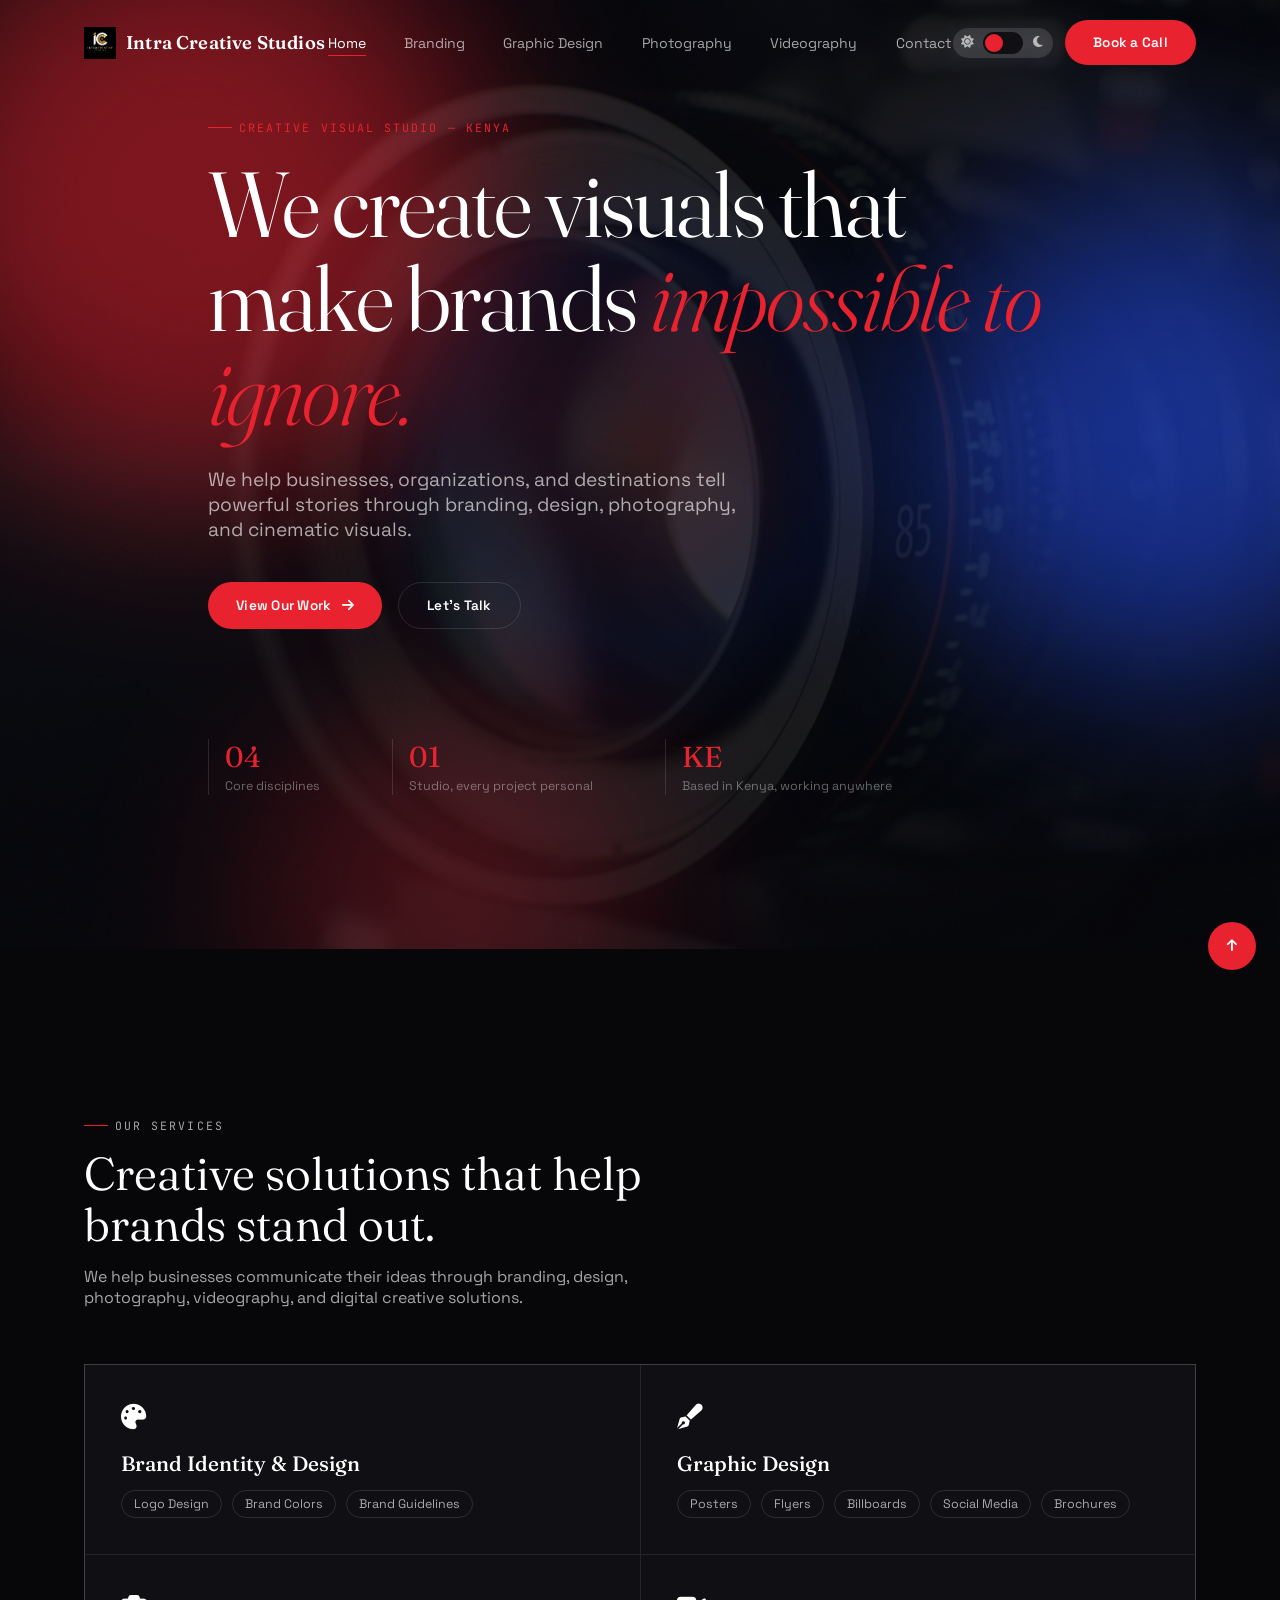
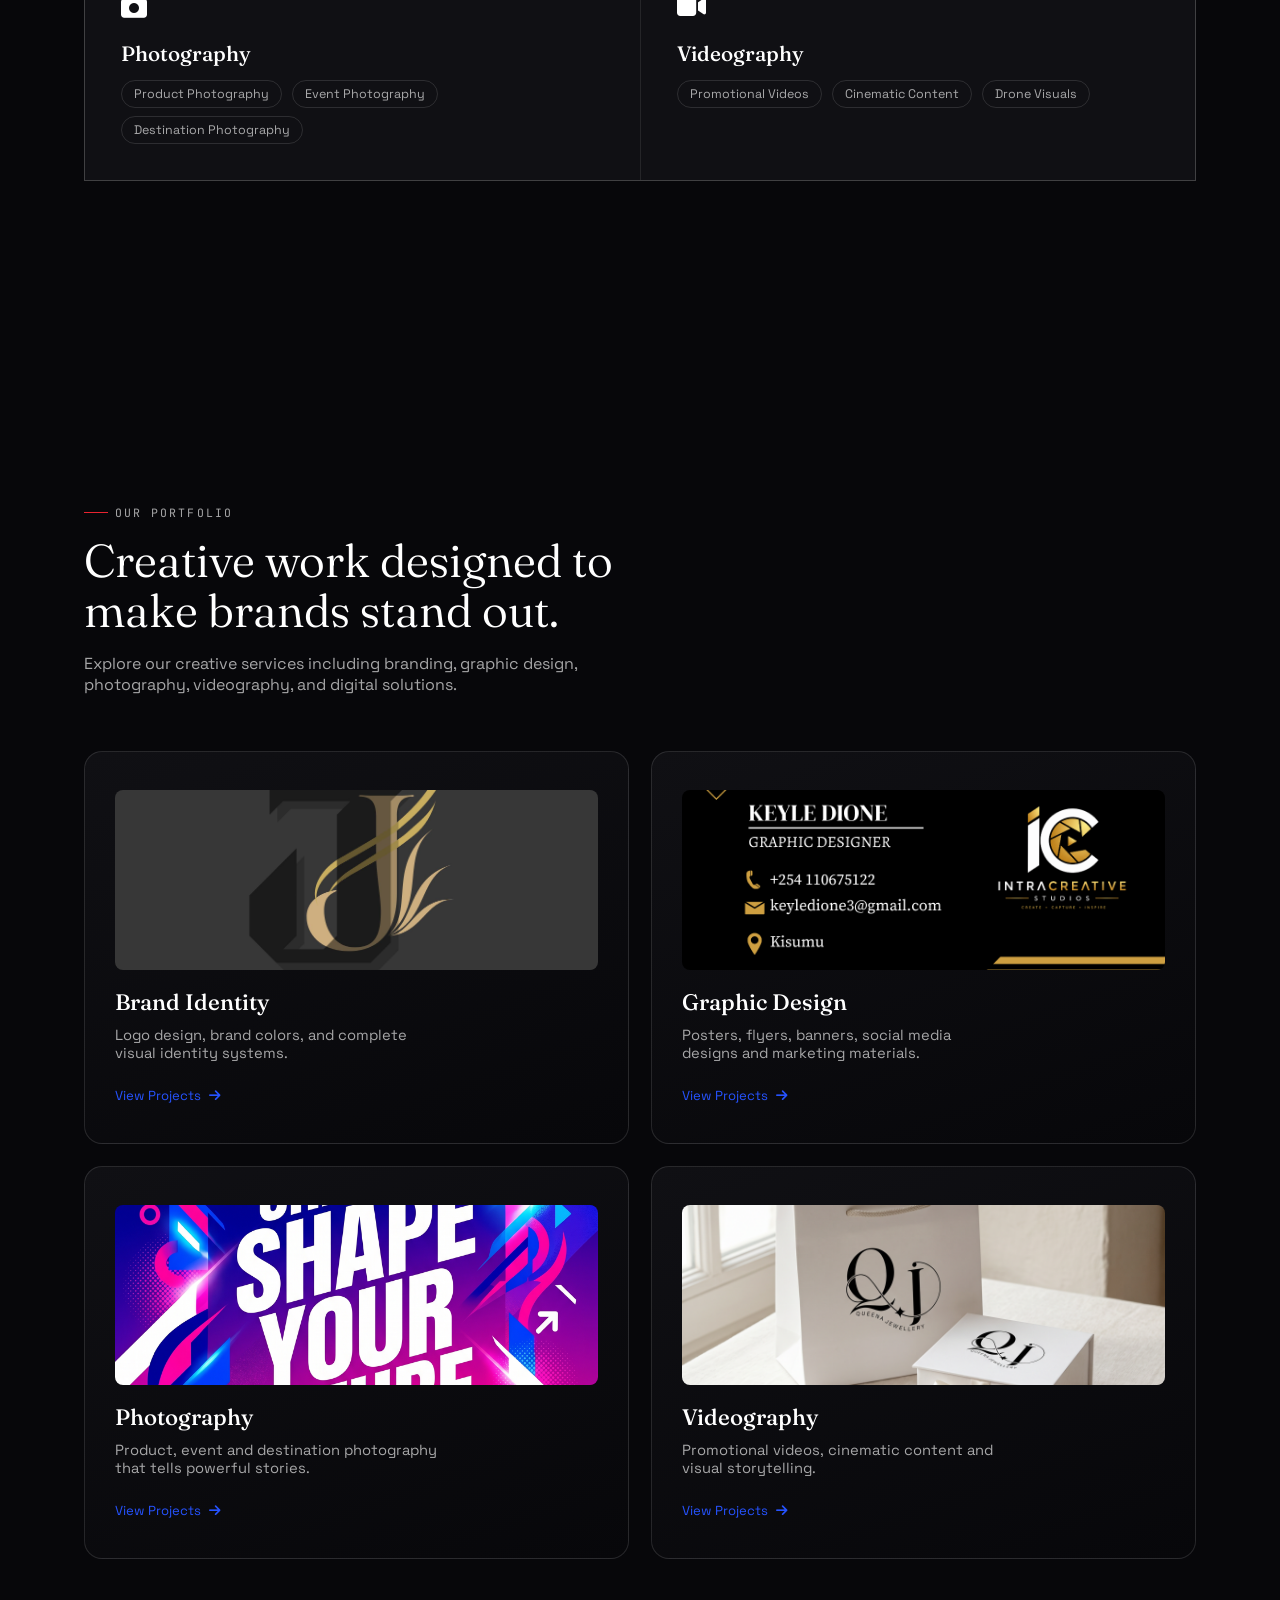
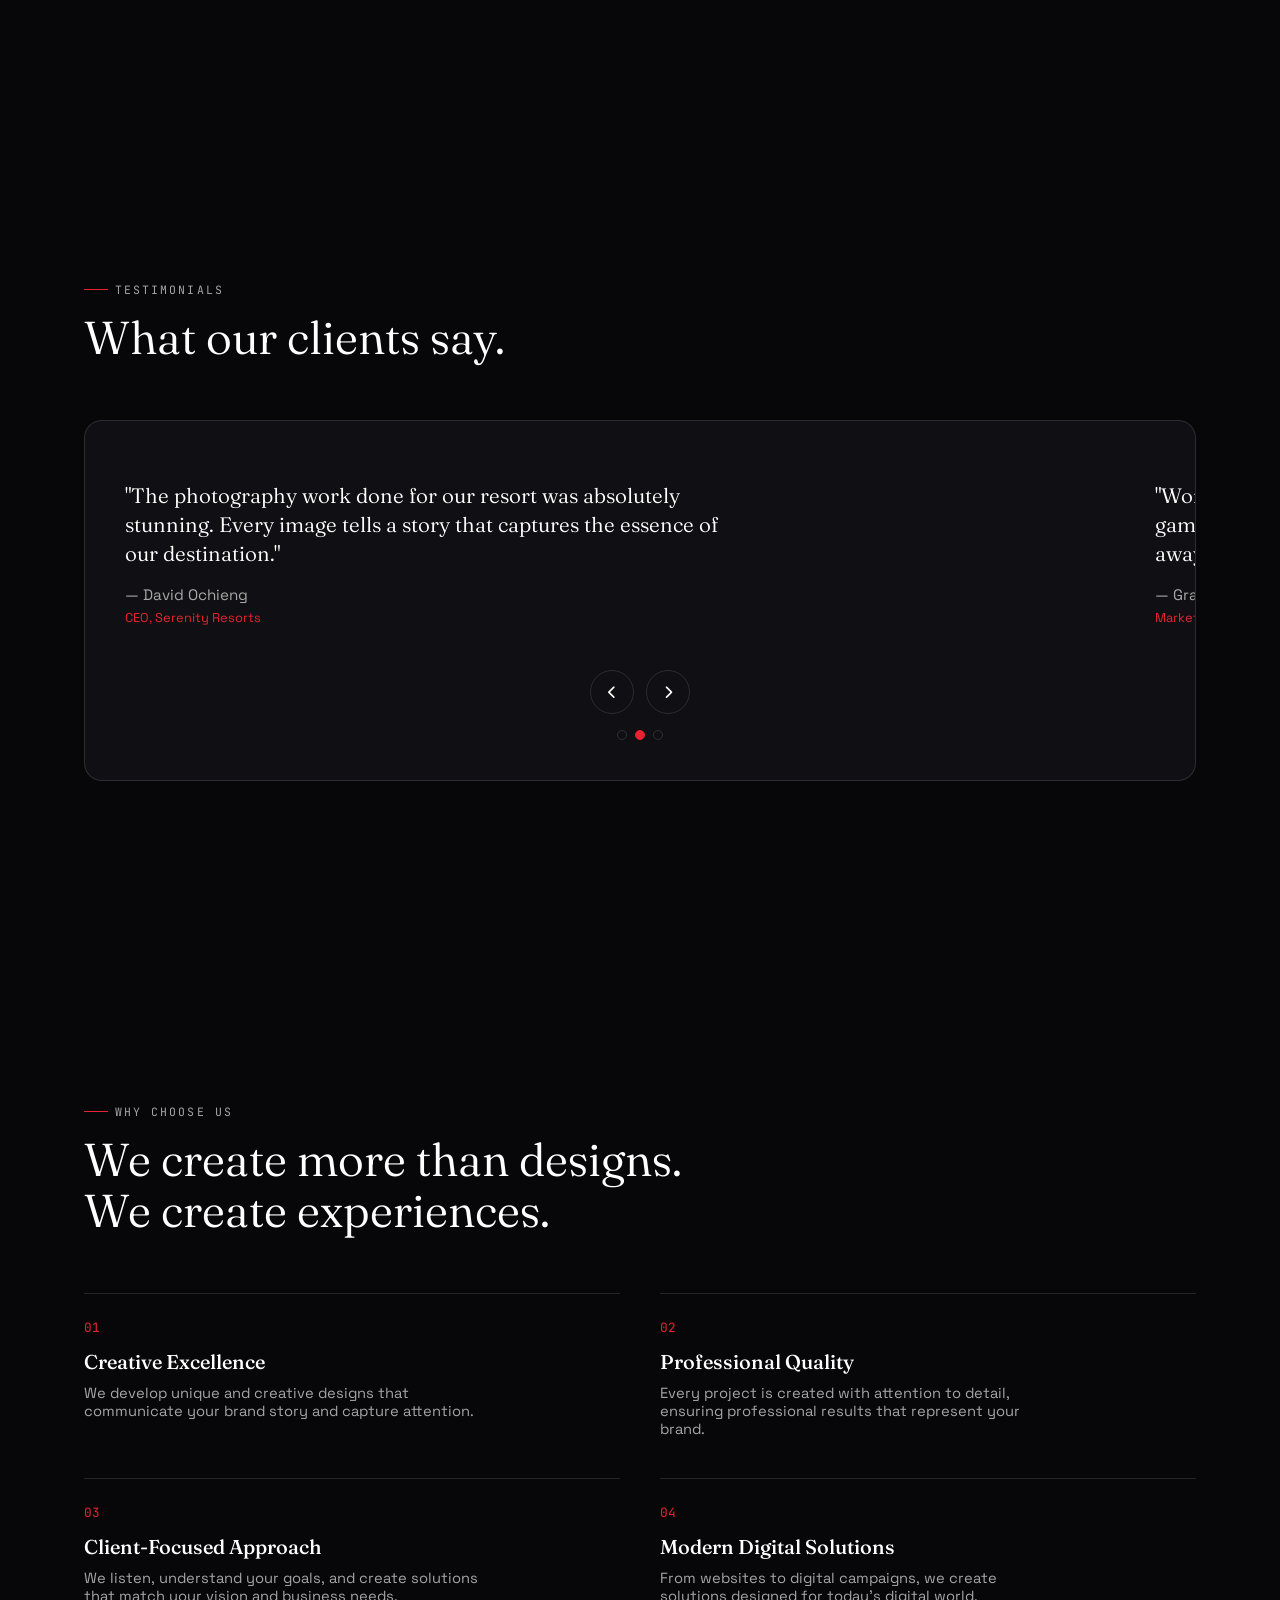
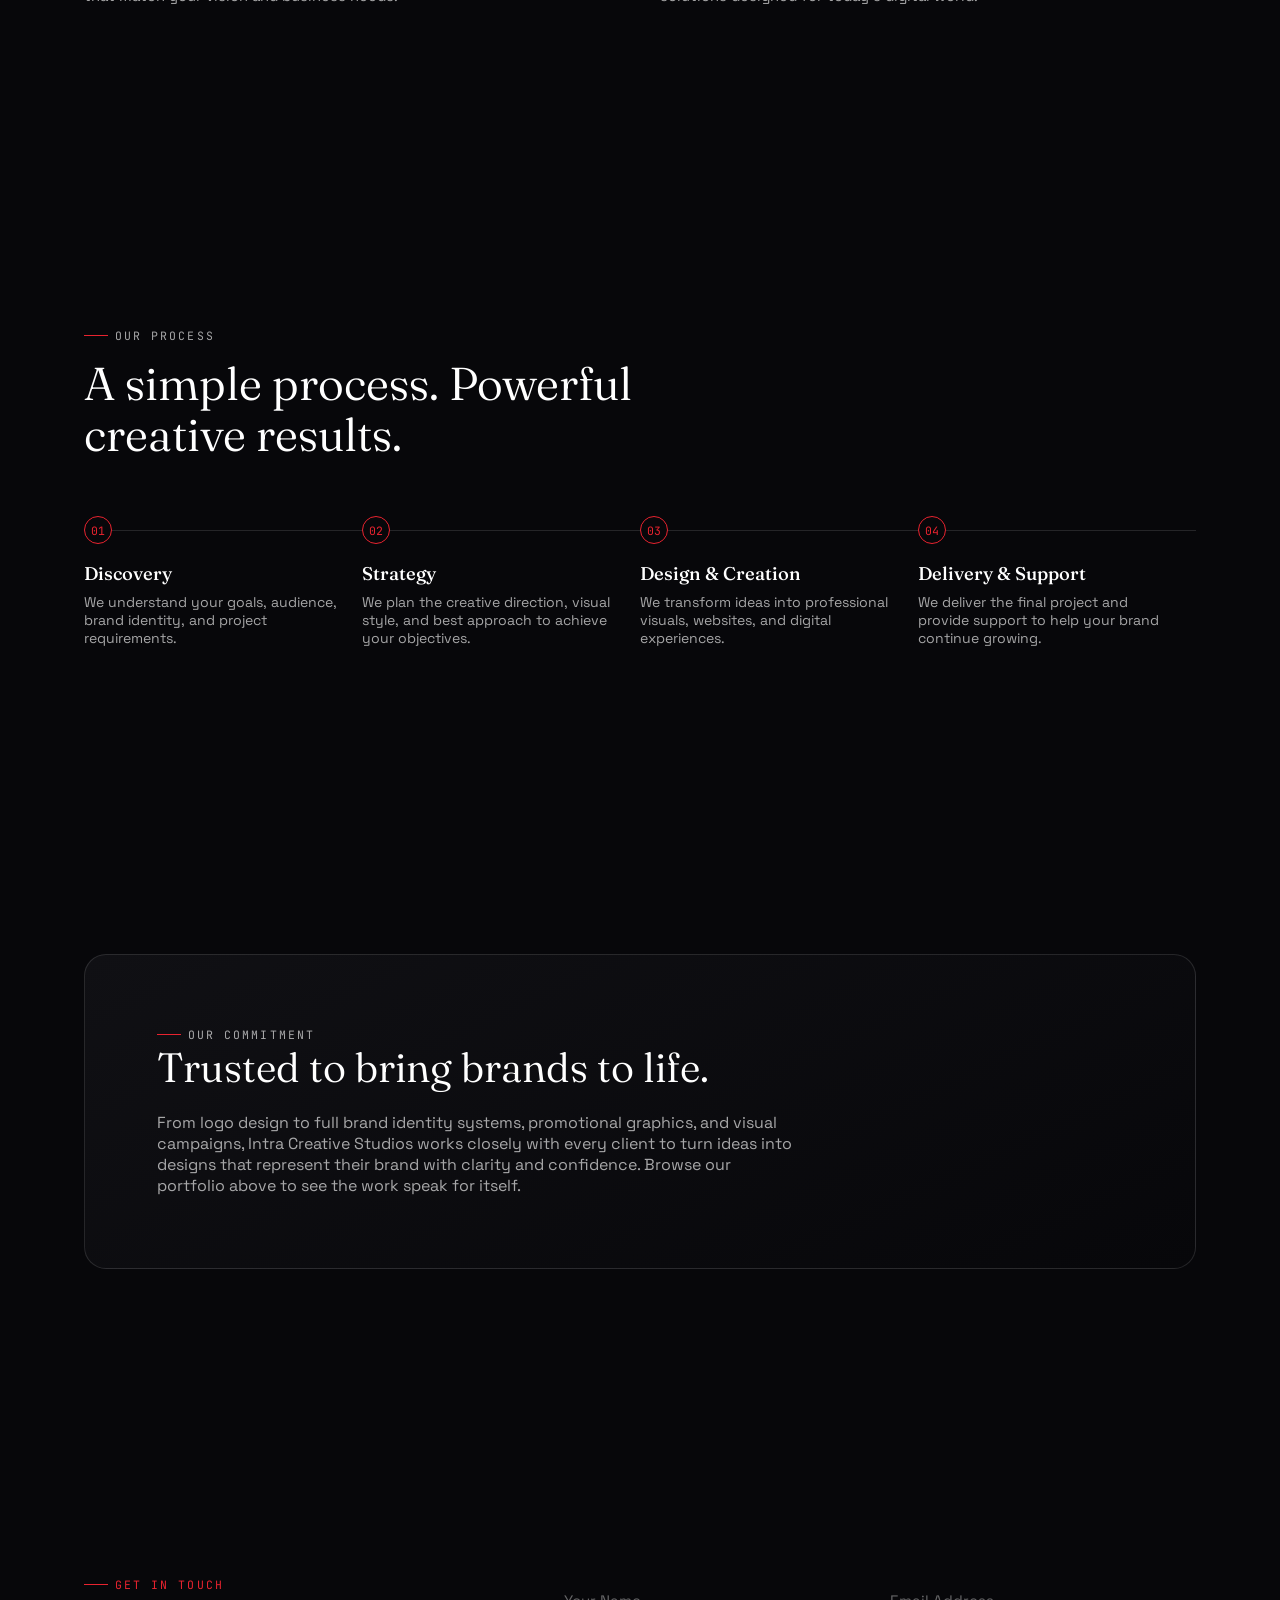
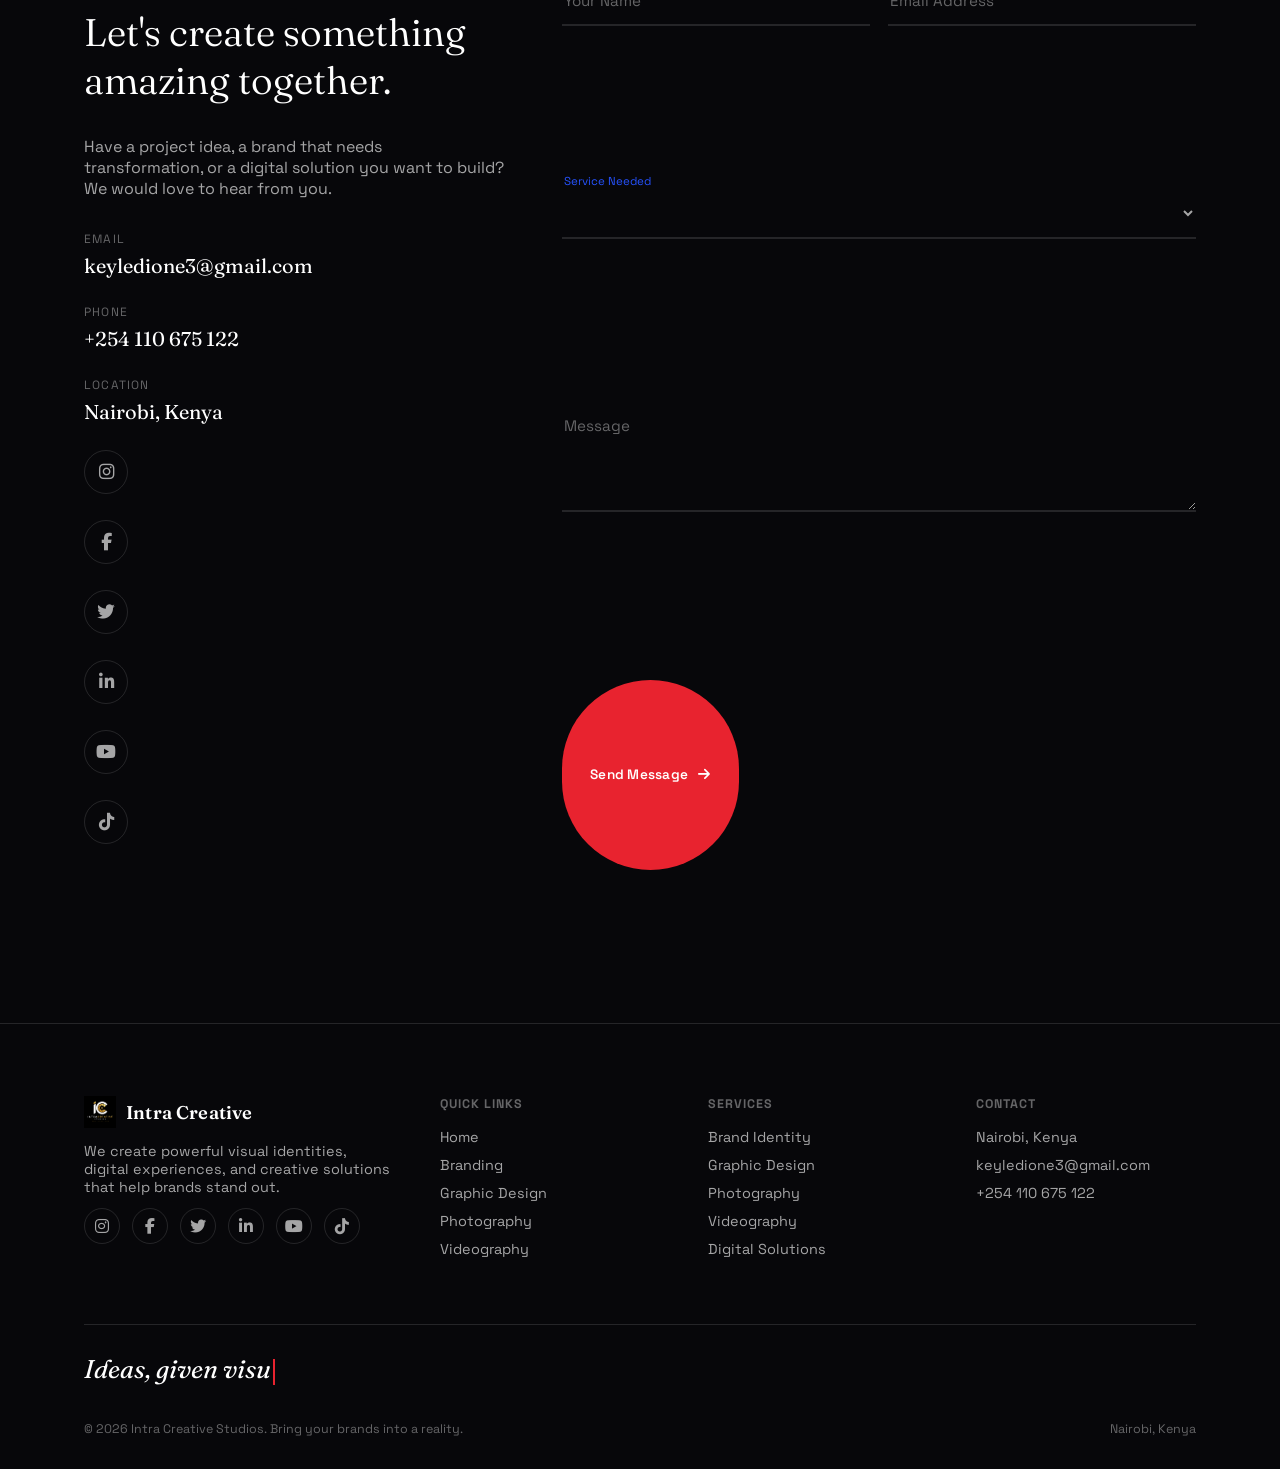
==== commit 90f6469d: "Update background image" ====
--- a/index.html
+++ b/index.html
@@ -78,6 +78,7 @@
 
     <section id="hero">
       <div class="mesh"><span></span><span></span><span></span></div>
+      <div class="camera-bg"></div>
       <div class="grain"></div>
       <div class="container hero-inner">
         <p class="eyebrow hero-eyebrow">Creative Visual Studio &mdash; Kenya</p>
@@ -451,7 +452,13 @@
             ></a>
           </div>
         </div>
-        <form class="reveal-up" id="contactForm" novalidate>
+        <form
+          class="reveal-up"
+          id="contactForm"
+          action="https://formspree.io/f/mjybjlrq"
+          method="POST"
+          novalidate
+        >
           <div id="form-success">
             <i
               class="fas fa-check-circle"
@@ -461,14 +468,26 @@
           </div>
           <div class="form-row">
             <div class="field">
-              <input type="text" id="name" placeholder=" " required />
+              <input
+                type="text"
+                id="name"
+                name="name"
+                placeholder=" "
+                required
+              />
               <label for="name">Your Name</label>
               <span class="error-msg" id="nameError"
                 >Please enter your name</span
               >
             </div>
             <div class="field">
-              <input type="email" id="email" placeholder=" " required />
+              <input
+                type="email"
+                id="email"
+                name="email"
+                placeholder=" "
+                required
+              />
               <label for="email">Email Address</label>
               <span class="error-msg" id="emailError"
                 >Please enter a valid email</span
@@ -476,7 +495,7 @@
             </div>
           </div>
           <div class="field">
-            <select id="service" required>
+            <select id="service" name="service" required>
               <option value="" disabled selected hidden></option>
               <option value="branding">Brand Identity</option>
               <option value="graphic-design">Graphic Design</option>
@@ -489,7 +508,12 @@
             >
           </div>
           <div class="field">
-            <textarea id="message" placeholder=" " required></textarea>
+            <textarea
+              id="message"
+              name="message"
+              placeholder=" "
+              required
+            ></textarea>
             <label for="message">Message</label>
             <span class="error-msg" id="messageError"
               >Please enter a message</span
--- a/css/style.css
+++ b/css/style.css
@@ -421,6 +421,69 @@
   overflow: hidden;
 }
 
+/* Add camera image as background */
+#hero::before {
+  content: "";
+  position: absolute;
+  inset: 0;
+  z-index: 0;
+  background-image: url("../assets/images/camera-bg.jpg");
+  background-size: cover;
+  background-position: center;
+  opacity: 0.08; /* ← Change this to adjust transparency (0.05 = very faint, 0.2 = more visible) */
+  pointer-events: none;
+}
+
+/* Add floating camera image */
+/* ============================================================
+   CAMERA BACKGROUND OVERLAY
+   ============================================================ */
+#hero .camera-bg {
+  position: absolute;
+  inset: 0;
+  z-index: 0;
+  background-image: url("../assets/images/camera-bg.jpg");
+  background-size: cover;
+  background-position: center;
+  background-repeat: no-repeat;
+  opacity: 0.06;
+  pointer-events: none;
+}
+
+#hero .camera-overlay {
+  position: absolute;
+  right: -50px;
+  bottom: -50px;
+  z-index: 1;
+  opacity: 0.06;
+  pointer-events: none;
+  max-width: 600px;
+  width: 40vw;
+}
+
+#hero .camera-overlay img {
+  width: 100%;
+  height: auto;
+  display: block;
+}
+
+.camera-float {
+  position: absolute;
+  right: -80px;
+  bottom: -60px;
+  z-index: 0;
+  opacity: 0.07;
+  pointer-events: none;
+  max-width: 500px;
+  width: 30vw;
+}
+
+.camera-float img {
+  width: 100%;
+  height: auto;
+  display: block;
+}
+
 .mesh {
   position: absolute;
   inset: 0;
